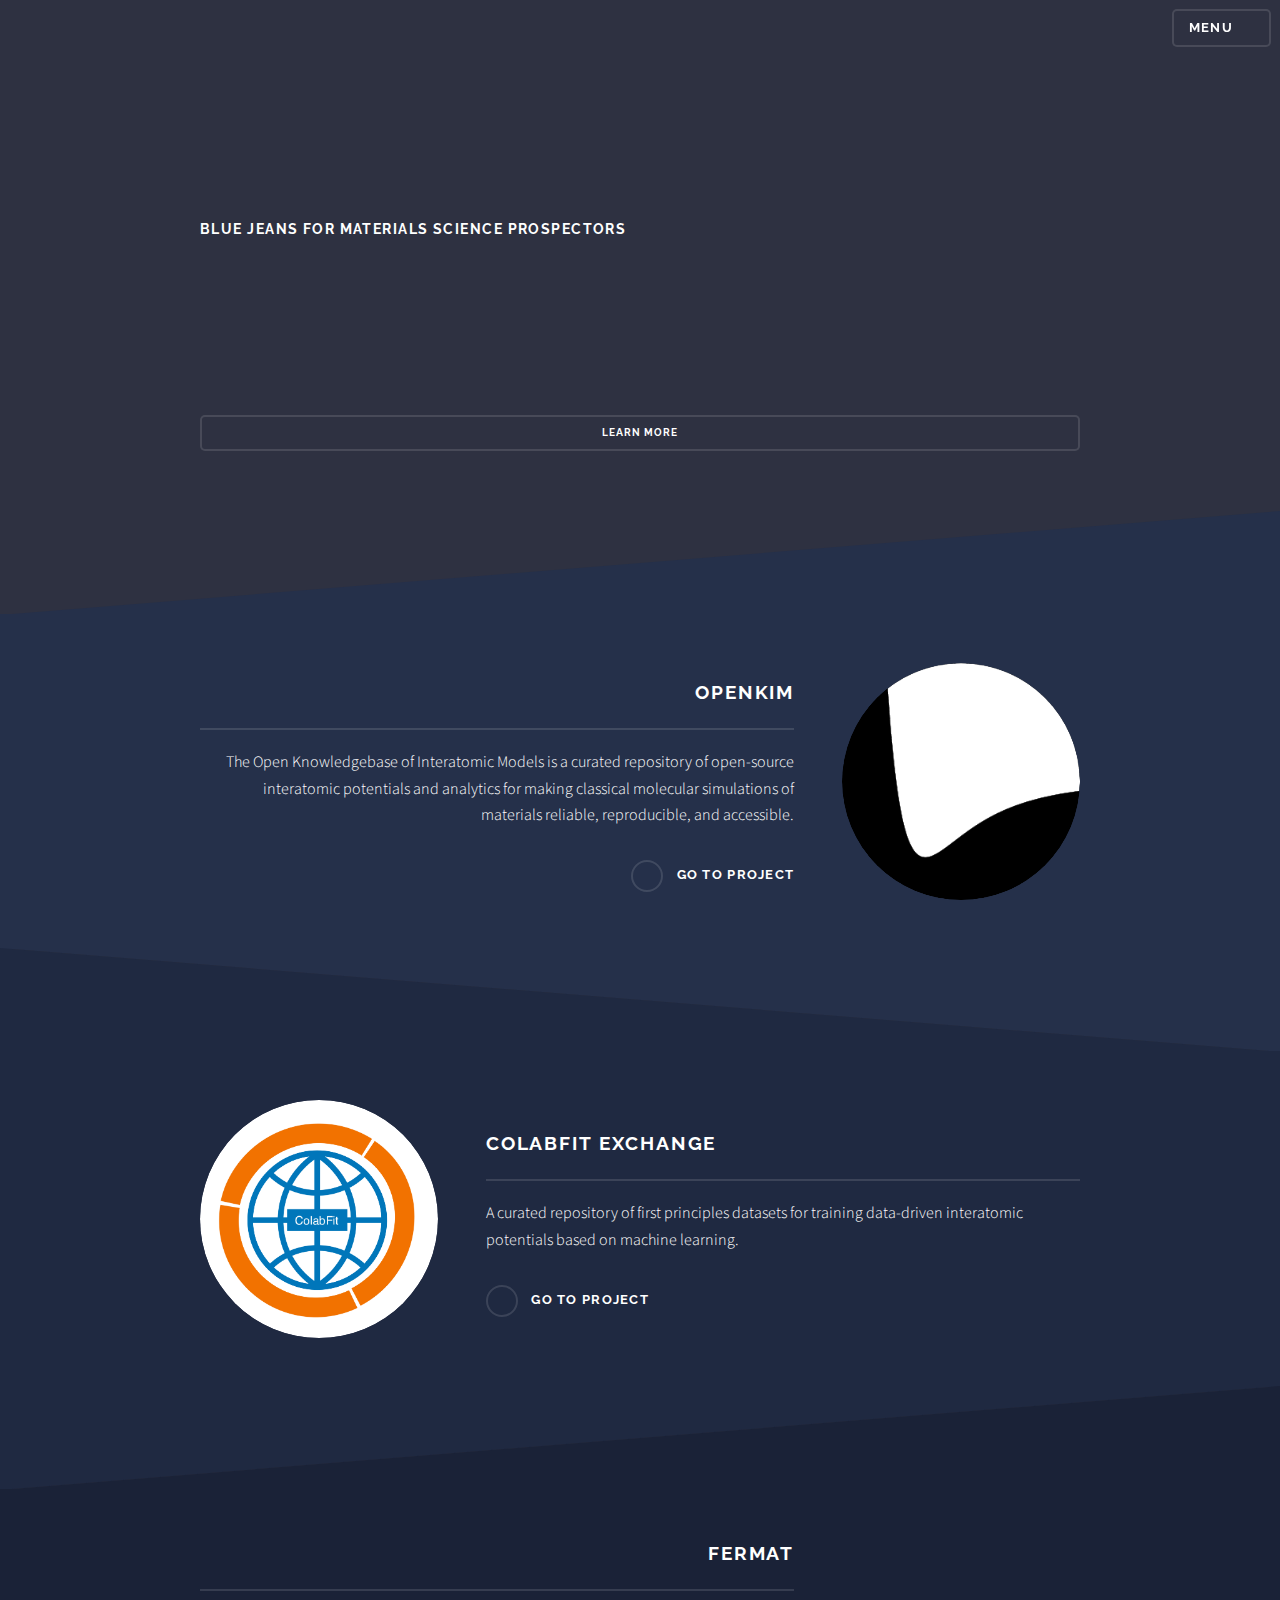
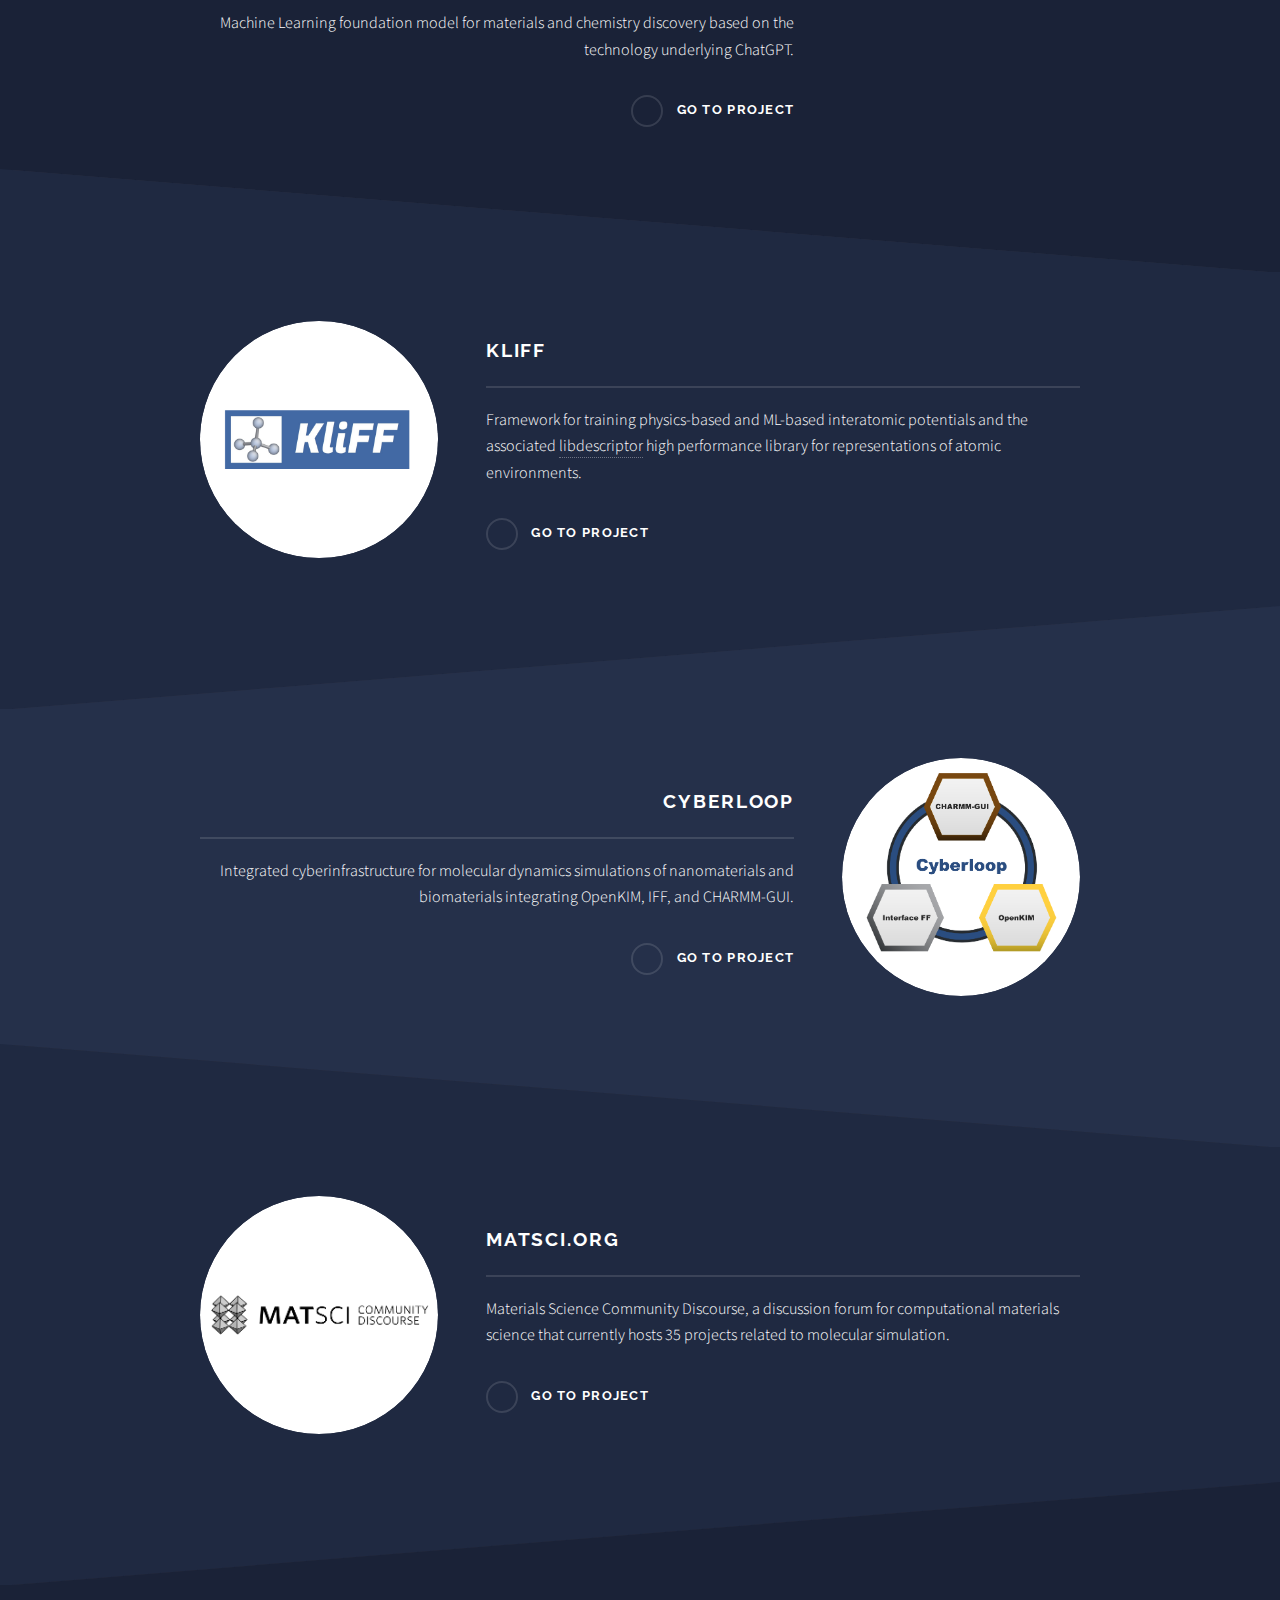
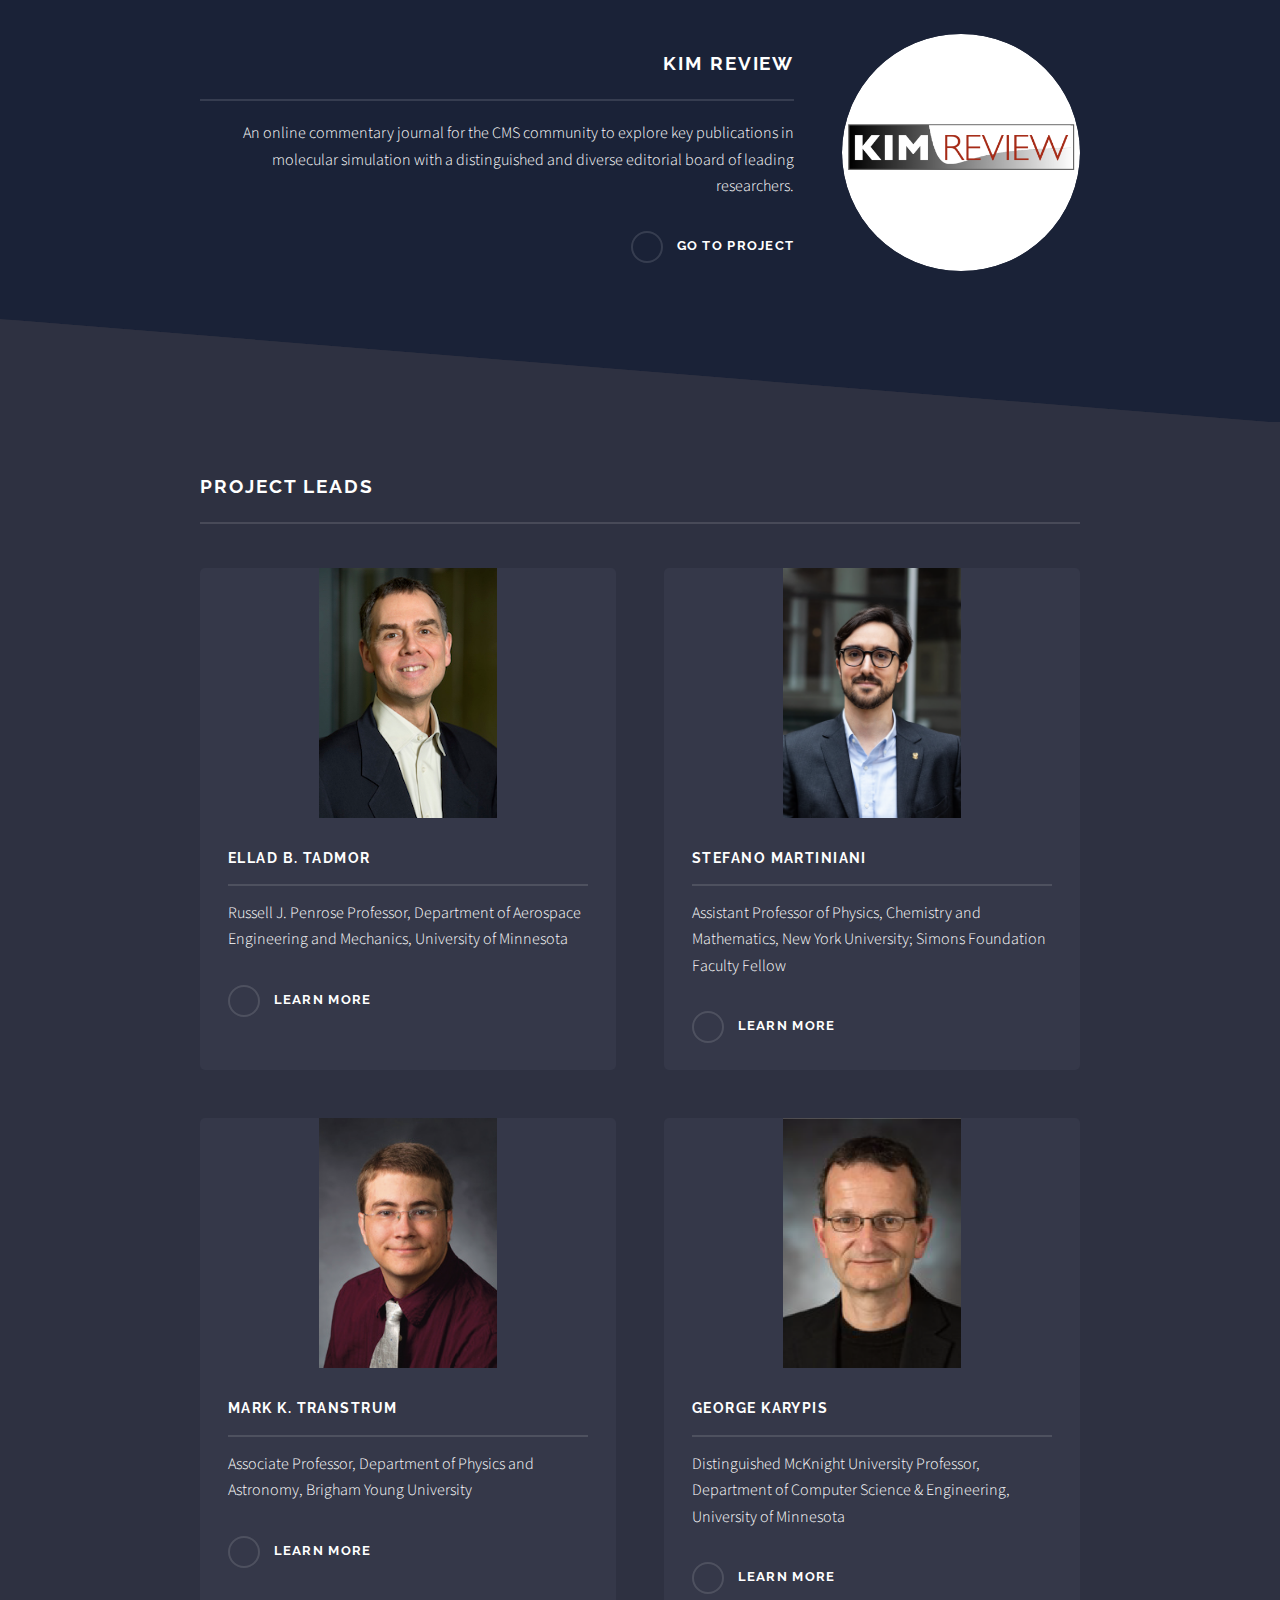
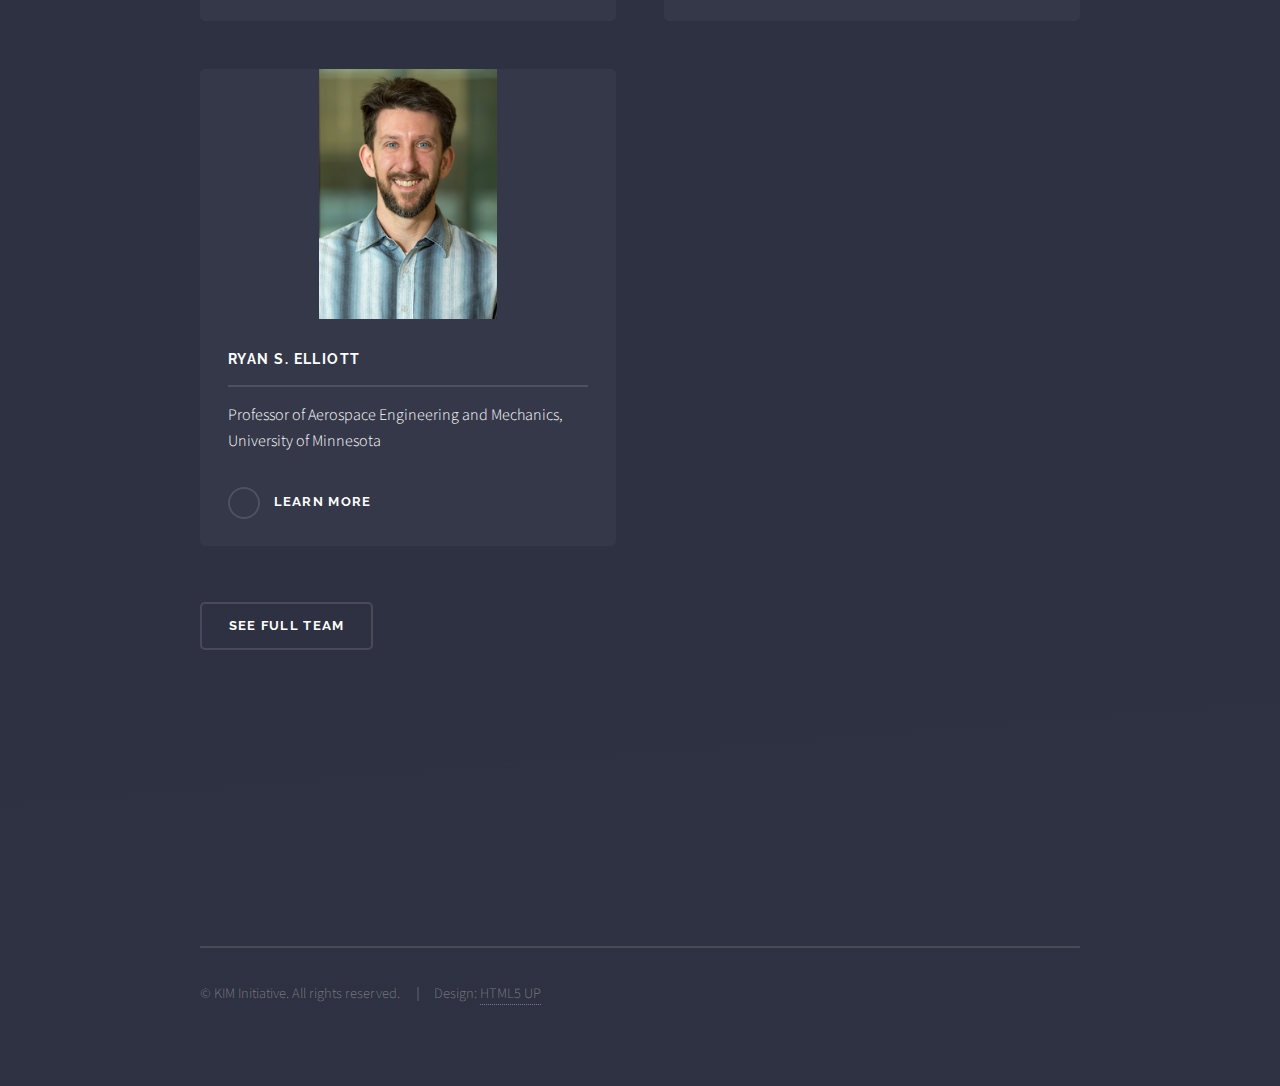
==== index.html @ 81f8c38a "Corrected faculty titles" ====
<!DOCTYPE HTML>
<!--
	Solid State by HTML5 UP
	html5up.net | @ajlkn
	Free for personal and commercial use under the CCA 3.0 license (html5up.net/license)
-->
<html>

<head>
	<title>KIM INITIATIVE</title>
	<meta charset="utf-8" />
	<meta name="viewport" content="width=device-width, initial-scale=1, user-scalable=no" />
	<link rel="stylesheet" href="assets/css/main.css" />
	<noscript>
		<link rel="stylesheet" href="assets/css/noscript.css" />
	</noscript>
</head>

<body class="is-preload">

	<!-- Page Wrapper -->
	<div id="page-wrapper">


		<!-- Header -->
		<header id="header" class="alt">
			<h1><a href="index.html">KIM Initiative</a></h1>
			<nav>
				<a href="#menu">Menu</a>
			</nav>
		</header>

		<!-- Menu -->
		<nav id="menu">
			<div class="inner">
				<h2>Menu</h2>
				<ul class="links">
					<li><a href="index.html">Home</a></li>
					<li><a href="team.html">Team</a></li>
					<li><a href="about.html">About</a></li>

				</ul>
				<a href="#" class="close">Close</a>
			</div>
		</nav>

		<!-- Banner -->
		<section id="banner">
			<div class="inner">
				<!-- <div class="logo"><span class="icon fa-gem"></span></div> -->
				<h2>KIM Initiative</h2>
				<h3>Blue Jeans for Materials Science Prospectors</h3>
				<p>Similar to the blue jeans that Levi Strauss provided to prospectors in
					the California Gold Rush to help them in their work, the collection of
					projects under the KIM Initiative provide tools and resources to
					researchers in materials science and chemistry who are using molecular
					simulations to revolutionize technologies across the sciences.</p>
				<ul class="actions stacked small">
					<li><a href="about.html" class="button small fit">Learn more</a></li>
				</ul>
			</div>
		</section>

		<!-- Wrapper -->
		<section id="wrapper">

			<!-- One -->
			<section id="one" class="wrapper  spotlight style1">
				<div class="inner">
					<span class="image"><img src="images/kim_logo_bw_round.png" alt="" /></span>
					<div class="content">
						<h2 class="major">OpenKIM</h2>
						<p>The Open Knowledgebase of Interatomic Models is a curated repository of open-source
							interatomic potentials and analytics for making classical molecular simulations of materials
							reliable, reproducible, and accessible.</p>
						<a href="https://openkim.org/" target=”_blank” class="special">Go to project</a>
					</div>
				</div>
			</section>

			<!-- Two -->
			<section id="two" class="wrapper alt spotlight style2">
				<div class="inner">
					<span class="image"><img src="images/colabfit-logo-white.png" alt="" /></span>
					<div class="content">
						<h2 class="major">ColabFit Exchange</h2>
						<p>A curated repository of first principles datasets for training data-driven interatomic
							potentials based on machine learning.</p>
						<a href="https://materials.colabfit.org/" target=”_blank” class="special">Go to project</a>
					</div>
				</div>
			</section>

			<!-- Three -->
			<section id="three" class="wrapper  spotlight style3">
				<div class="inner">
					<span class="image"><img src="images/fermat_temp_logo_white.png" alt="" /></span>
					<div class="content">
						<h2 class="major">FERMat</h2>
						<p>Machine Learning foundation model for materials and chemistry discovery based on the
							technology underlying ChatGPT.</p>
						<a href="https://www.nsf.gov/awardsearch/showAward?AWD_ID=2311632&HistoricalAwards=false"
							target=”_blank” class="special">Go to project</a>
					</div>
				</div>
			</section>

			<!-- Four -->
			<section id="four" class="wrapper alt spotlight style2">
				<div class="inner">
					<span class="image"><img src="images/kliff_logo_white_small.png" alt="" /></span>
					<div class="content">
						<h2 class="major">KLIFF</h2>
						<p>Framework for training physics-based and ML-based interatomic potentials and the associated
							<a href="https://github.com/ipcamit/libdescriptor" target=”_blank”
								class="link">libdescriptor</a>
							high performance library for representations of atomic
							environments.
						</p>
						<a href="https://kliff.readthedocs.io/en/latest/" target=”_blank” class="special">Go to
							project</a>
					</div>
				</div>
			</section>

			<!-- Five -->
			<section id="five" class="wrapper  spotlight style1">
				<div class="inner">
					<span class="image"><img src="images/cyberloop-thumbnail-small.png" alt="" /></span>
					<div class="content">
						<h2 class="major">Cyberloop</h2>
						<p>Integrated cyberinfrastructure for molecular dynamics simulations of nanomaterials and
							biomaterials integrating OpenKIM, IFF, and CHARMM-GUI.</p>
						<a href="https://zenodo.org/records/6842341" target=”_blank” class="special">Go to project</a>
					</div>
				</div>
			</section>

			<!-- Six -->
			<section id="six" class="wrapper alt spotlight style2">
				<div class="inner">
					<span class="image"><img src="images/matsci_logo.png" alt="" /></span>
					<div class="content">
						<h2 class="major">Matsci.org</h2>
						<p>Materials Science Community Discourse, a discussion forum for computational materials science
							that currently hosts 35 projects related to molecular simulation.</p>
						<a href="https://matsci.org/" target=”_blank” class="special">Go to project</a>
					</div>
				</div>
			</section>

			<!-- Seven -->
			<section id="seven" class="wrapper  spotlight style3">
				<div class="inner">
					<span class="image"><img src="images/kim_review_logo_square.png" alt="" /></span>
					<div class="content">
						<h2 class="major">KIM REVIEW</h2>
						<p>An online commentary journal for the CMS community to explore key publications in molecular
							simulation with a distinguished and diverse editorial board of leading researchers.</p>
						<a href="https://kimreview.org/" target=”_blank” class="special">Go to project</a>
					</div>
				</div>
			</section>

			<!-- Eight -->
			<section id="eight" class="wrapper alt style1">
				<div class="inner">
					<h2 class="major">Project Leads</h2>
					<!--<p>Current contributors to the KIM Initiative</p>-->
					<section class="features">
						<article>
							<span class="image portrait"><img src="images/ellad.jpg" alt="" /></span>
							<h3 class="major">Ellad B. Tadmor</h3>
							<p>Russell J. Penrose Professor, Department of Aerospace
								Engineering and Mechanics, University of Minnesota</p>
							<a href="https://dept.aem.umn.edu/~tadmor/" class="special">Learn more</a>
						</article>
						<article>
							<span class="image portrait"><img src="images/stefano.png" alt="" /></span>
							<h3 class="major">Stefano Martiniani</h3>
							<p>Assistant Professor of Physics, Chemistry and Mathematics, New York University;
								Simons
								Foundation Faculty Fellow</p>
							<a href="https://martinianilab.org/" class="special">Learn more</a>
						</article>
						<article>
							<span class="image portrait"><img src="images/transtrum.jpg" alt="" /></span>
							<h3 class="major">Mark K. Transtrum</h3>
							<p>Associate Professor, Department of Physics and Astronomy, Brigham Young University
							</p>
							<a href="https://mktranstrum.github.io/" class="special">Learn more</a>
						</article>
						<article>
							<span class="image portrait"><img src="images/george.png" alt="" /></span>
							<h3 class="major">George Karypis</h3>
							<p>Distinguished McKnight University Professor, Department of Computer Science &
								Engineering, University of Minnesota
							</p>
							<a href="https://cse.umn.edu/cs/george-karypis" class="special">Learn more</a>
						</article>
						<article>
							<span class="image portrait"><img src="images/ryan.jpg" alt="" /></span>
							<h3 class="major">Ryan S. Elliott</h3>
							<p>Professor of Aerospace Engineering and Mechanics,
								University of Minnesota
							</p>
							<a href="https://cse.umn.edu/aem/ryan-s-elliott" class="special">Learn more</a>
						</article>
					</section>
					<ul class="actions">
						<li><a href="team.html" class="button">See full team</a></li>
					</ul>
				</div>
			</section>

		</section>

		<!-- Footer -->
		<section id="footer">
			<div class="inner">


				<ul class="copyright">
					<li>&copy; KIM Initiative. All rights reserved.</li>
					<li>Design: <a href="http://html5up.net">HTML5 UP</a></li>
				</ul>
			</div>
		</section>

	</div>

	<!-- Scripts -->
	<script src="assets/js/jquery.min.js"></script>
	<script src="assets/js/jquery.scrollex.min.js"></script>
	<script src="assets/js/browser.min.js"></script>
	<script src="assets/js/breakpoints.min.js"></script>
	<script src="assets/js/util.js"></script>
	<script src="assets/js/main.js"></script>

</body>

</html>
---- assets/css/main.css ----
@import 'fontawesome-all.min.css';
@import url("https://fonts.googleapis.com/css?family=Raleway:200,700|Source+Sans+Pro:300,600,300italic,600italic");

/*
	Solid State by HTML5 UP
	html5up.net | @ajlkn
	Free for personal and commercial use under the CCA 3.0 license (html5up.net/license)
*/
html,
body,
div,
span,
applet,
object,
iframe,
h1,
h2,
h3,
h4,
h5,
h6,
p,
blockquote,
pre,
a,
abbr,
acronym,
address,
big,
cite,
code,
del,
dfn,
em,
img,
ins,
kbd,
q,
s,
samp,
small,
strike,
strong,
sub,
sup,
tt,
var,
b,
u,
i,
center,
dl,
dt,
dd,
ol,
ul,
li,
fieldset,
form,
label,
legend,
table,
caption,
tbody,
tfoot,
thead,
tr,
th,
td,
article,
aside,
canvas,
details,
embed,
figure,
figcaption,
footer,
header,
hgroup,
menu,
nav,
output,
ruby,
section,
summary,
time,
mark,
audio,
video {
  margin: 0;
  padding: 0;
  border: 0;
  font-size: 100%;
  font: inherit;
  vertical-align: baseline;
}

article,
aside,
details,
figcaption,
figure,
footer,
header,
hgroup,
menu,
nav,
section {
  display: block;
}

body {
  line-height: 1;
}

ol,
ul {
  list-style: none;
}

blockquote,
q {
  quotes: none;
}

blockquote:before,
blockquote:after,
q:before,
q:after {
  content: "";
  content: none;
}

table {
  border-collapse: collapse;
  border-spacing: 0;
}

body {
  -webkit-text-size-adjust: none;
}

mark {
  background-color: transparent;
  color: inherit;
}

input::-moz-focus-inner {
  border: 0;
  padding: 0;
}

input,
select,
textarea {
  -moz-appearance: none;
  -webkit-appearance: none;
  appearance: none;
}

/* Basic */
body {
  -ms-overflow-style: scrollbar;
}

@media screen and (max-width: 480px) {

  html,
  body {
    min-width: 320px;
  }
}

html {
  box-sizing: border-box;
}

*,
*:before,
*:after {
  box-sizing: inherit;
}

body {
  background-color: #2e3141;
  background-image: linear-gradient(to top, rgba(46, 49, 65, 0.8), rgba(46, 49, 65, 0.8)), url("../../images/bg.jpg");
  background-size: auto, cover;
  background-attachment: fixed, fixed;
  background-position: center, center;
}

body.is-preload *,
body.is-preload *:before,
body.is-preload *:after {
  animation: none !important;
  transition: none !important;
}

/* Type */
body,
input,
select,
textarea {
  color: #ffffff;
  font-family: "Source Sans Pro", Helvetica, sans-serif;
  font-size: 16.5pt;
  font-weight: 300;
  line-height: 1.65;
}

@media screen and (max-width: 1680px) {

  body,
  input,
  select,
  textarea {
    font-size: 13pt;
  }
}

@media screen and (max-width: 1280px) {

  body,
  input,
  select,
  textarea {
    font-size: 12pt;
  }
}

@media screen and (max-width: 980px) {

  body,
  input,
  select,
  textarea {
    font-size: 12pt;
  }
}

@media screen and (max-width: 736px) {

  body,
  input,
  select,
  textarea {
    font-size: 12pt;
  }
}

@media screen and (max-width: 480px) {

  body,
  input,
  select,
  textarea {
    font-size: 12pt;
  }
}

a {
  transition: color 0.2s ease-in-out, border-bottom-color 0.2s ease-in-out;
  border-bottom: dotted 1px rgba(255, 255, 255, 0.35);
  color: #ffffff;
  text-decoration: none;
}

a:hover {
  border-bottom-color: transparent;
  color: #ffffff !important;
}

a.special:not(.button) {
  text-decoration: none;
  border-bottom: 0;
  display: block;
  font-family: Raleway, Helvetica, sans-serif;
  font-size: 0.8em;
  font-weight: 700;
  letter-spacing: 0.1em;
  margin: 0 0 2em 0;
  text-transform: uppercase;
}

a.special:not(.button):before {
  -moz-osx-font-smoothing: grayscale;
  -webkit-font-smoothing: antialiased;
  display: inline-block;
  font-style: normal;
  font-variant: normal;
  text-rendering: auto;
  line-height: 1;
  text-transform: none !important;
  font-family: "Font Awesome 5 Free";
  font-weight: 900;
}

a.special:not(.button):before {
  transition: background-color 0.2s ease-in-out;
  border-radius: 100%;
  border: solid 2px rgba(255, 255, 255, 0.125);
  content: "\f105";
  display: inline-block;
  font-size: 1.25em;
  height: 2em;
  line-height: 1.75em;
  margin-right: 0.85em;
  text-align: center;
  text-indent: 0.15em;
  vertical-align: middle;
  width: 2em;
}

a.special:not(.button):hover:before {
  background-color: rgba(255, 255, 255, 0.025);
}

a.special:not(.button):active:before {
  background-color: rgba(255, 255, 255, 0.075);
}

strong,
b {
  color: #ffffff;
  font-weight: 600;
}

em,
i {
  font-style: italic;
}

p {
  margin: 0 0 2em 0;
}

h1,
h2,
h3,
h4,
h5,
h6 {
  color: #ffffff;
  font-family: Raleway, Helvetica, sans-serif;
  font-weight: 700;
  letter-spacing: 0.1em;
  margin: 0 0 1em 0;
  text-transform: uppercase;
}

h1 a,
h2 a,
h3 a,
h4 a,
h5 a,
h6 a {
  color: inherit;
  text-decoration: none;
  border-bottom: 0;
}

h1 span,
h2 span,
h3 span,
h4 span,
h5 span,
h6 span {
  font-weight: 200;
}

h1.major,
h2.major,
h3.major,
h4.major,
h5.major,
h6.major {
  padding-bottom: 1em;
  border-bottom: solid 2px rgba(255, 255, 255, 0.125);
}

h2 {
  font-size: 1.2em;
}

h3 {
  font-size: 0.9em;
}

h4 {
  font-size: 0.7em;
}

h5 {
  font-size: 0.7em;
}

h6 {
  font-size: 0.7em;
}

@media screen and (max-width: 736px) {
  h2 {
    font-size: 1em;
  }

  h3 {
    font-size: 0.8em;
  }
}

sub {
  font-size: 0.8em;
  position: relative;
  top: 0.5em;
}

sup {
  font-size: 0.8em;
  position: relative;
  top: -0.5em;
}

blockquote {
  border-left: solid 4px rgba(255, 255, 255, 0.125);
  font-style: italic;
  margin: 0 0 2em 0;
  padding: 0.5em 0 0.5em 2em;
}

code {
  background: rgba(255, 255, 255, 0.025);
  border-radius: 5px;
  border: solid 2px rgba(255, 255, 255, 0.125);
  font-family: "Courier New", monospace;
  font-size: 0.9em;
  margin: 0 0.25em;
  padding: 0.25em 0.65em;
}

pre {
  -webkit-overflow-scrolling: touch;
  font-family: "Courier New", monospace;
  font-size: 0.9em;
  margin: 0 0 2em 0;
}

pre code {
  display: block;
  line-height: 1.75em;
  padding: 1em 1.5em;
  overflow-x: auto;
}

hr {
  border: 0;
  border-bottom: solid 2px rgba(255, 255, 255, 0.125);
  margin: 2.5em 0;
}

hr.major {
  margin: 4em 0;
}

.align-left {
  text-align: left;
}

.align-center {
  text-align: center;
}

.align-right {
  text-align: right;
}

/* Row */
.row {
  display: flex;
  flex-wrap: wrap;
  box-sizing: border-box;
  align-items: stretch;
}

.row>* {
  box-sizing: border-box;
}

.row.gtr-uniform>*> :last-child {
  margin-bottom: 0;
}

.row.aln-left {
  justify-content: flex-start;
}

.row.aln-center {
  justify-content: center;
}

.row.aln-right {
  justify-content: flex-end;
}

.row.aln-top {
  align-items: flex-start;
}

.row.aln-middle {
  align-items: center;
}

.row.aln-bottom {
  align-items: flex-end;
}

.row>.imp {
  order: -1;
}

.row>.col-1 {
  width: 8.3333333333%;
}

.row>.off-1 {
  margin-left: 8.3333333333%;
}

.row>.col-2 {
  width: 16.6666666667%;
}

.row>.off-2 {
  margin-left: 16.6666666667%;
}

.row>.col-3 {
  width: 25%;
}

.row>.off-3 {
  margin-left: 25%;
}

.row>.col-4 {
  width: 33.3333333333%;
}

.row>.off-4 {
  margin-left: 33.3333333333%;
}

.row>.col-5 {
  width: 41.6666666667%;
}

.row>.off-5 {
  margin-left: 41.6666666667%;
}

.row>.col-6 {
  width: 50%;
}

.row>.off-6 {
  margin-left: 50%;
}

.row>.col-7 {
  width: 58.3333333333%;
}

.row>.off-7 {
  margin-left: 58.3333333333%;
}

.row>.col-8 {
  width: 66.6666666667%;
}

.row>.off-8 {
  margin-left: 66.6666666667%;
}

.row>.col-9 {
  width: 75%;
}

.row>.off-9 {
  margin-left: 75%;
}

.row>.col-10 {
  width: 83.3333333333%;
}

.row>.off-10 {
  margin-left: 83.3333333333%;
}

.row>.col-11 {
  width: 91.6666666667%;
}

.row>.off-11 {
  margin-left: 91.6666666667%;
}

.row>.col-12 {
  width: 100%;
}

.row>.off-12 {
  margin-left: 100%;
}

.row.gtr-0 {
  margin-top: 0;
  margin-left: 0em;
}

.row.gtr-0>* {
  padding: 0 0 0 0em;
}

.row.gtr-0.gtr-uniform {
  margin-top: 0em;
}

.row.gtr-0.gtr-uniform>* {
  padding-top: 0em;
}

.row.gtr-25 {
  margin-top: 0;
  margin-left: -0.4375em;
}

.row.gtr-25>* {
  padding: 0 0 0 0.4375em;
}

.row.gtr-25.gtr-uniform {
  margin-top: -0.4375em;
}

.row.gtr-25.gtr-uniform>* {
  padding-top: 0.4375em;
}

.row.gtr-50 {
  margin-top: 0;
  margin-left: -0.875em;
}

.row.gtr-50>* {
  padding: 0 0 0 0.875em;
}

.row.gtr-50.gtr-uniform {
  margin-top: -0.875em;
}

.row.gtr-50.gtr-uniform>* {
  padding-top: 0.875em;
}

.row {
  margin-top: 0;
  margin-left: -1.75em;
}

.row>* {
  padding: 0 0 0 1.75em;
}

.row.gtr-uniform {
  margin-top: -1.75em;
}

.row.gtr-uniform>* {
  padding-top: 1.75em;
}

.row.gtr-150 {
  margin-top: 0;
  margin-left: -2.625em;
}

.row.gtr-150>* {
  padding: 0 0 0 2.625em;
}

.row.gtr-150.gtr-uniform {
  margin-top: -2.625em;
}

.row.gtr-150.gtr-uniform>* {
  padding-top: 2.625em;
}

.row.gtr-200 {
  margin-top: 0;
  margin-left: -3.5em;
}

.row.gtr-200>* {
  padding: 0 0 0 3.5em;
}

.row.gtr-200.gtr-uniform {
  margin-top: -3.5em;
}

.row.gtr-200.gtr-uniform>* {
  padding-top: 3.5em;
}

@media screen and (max-width: 1680px) {
  .row {
    display: flex;
    flex-wrap: wrap;
    box-sizing: border-box;
    align-items: stretch;
  }

  .row>* {
    box-sizing: border-box;
  }

  .row.gtr-uniform>*> :last-child {
    margin-bottom: 0;
  }

  .row.aln-left {
    justify-content: flex-start;
  }

  .row.aln-center {
    justify-content: center;
  }

  .row.aln-right {
    justify-content: flex-end;
  }

  .row.aln-top {
    align-items: flex-start;
  }

  .row.aln-middle {
    align-items: center;
  }

  .row.aln-bottom {
    align-items: flex-end;
  }

  .row>.imp-xlarge {
    order: -1;
  }

  .row>.col-1-xlarge {
    width: 8.3333333333%;
  }

  .row>.off-1-xlarge {
    margin-left: 8.3333333333%;
  }

  .row>.col-2-xlarge {
    width: 16.6666666667%;
  }

  .row>.off-2-xlarge {
    margin-left: 16.6666666667%;
  }

  .row>.col-3-xlarge {
    width: 25%;
  }

  .row>.off-3-xlarge {
    margin-left: 25%;
  }

  .row>.col-4-xlarge {
    width: 33.3333333333%;
  }

  .row>.off-4-xlarge {
    margin-left: 33.3333333333%;
  }

  .row>.col-5-xlarge {
    width: 41.6666666667%;
  }

  .row>.off-5-xlarge {
    margin-left: 41.6666666667%;
  }

  .row>.col-6-xlarge {
    width: 50%;
  }

  .row>.off-6-xlarge {
    margin-left: 50%;
  }

  .row>.col-7-xlarge {
    width: 58.3333333333%;
  }

  .row>.off-7-xlarge {
    margin-left: 58.3333333333%;
  }

  .row>.col-8-xlarge {
    width: 66.6666666667%;
  }

  .row>.off-8-xlarge {
    margin-left: 66.6666666667%;
  }

  .row>.col-9-xlarge {
    width: 75%;
  }

  .row>.off-9-xlarge {
    margin-left: 75%;
  }

  .row>.col-10-xlarge {
    width: 83.3333333333%;
  }

  .row>.off-10-xlarge {
    margin-left: 83.3333333333%;
  }

  .row>.col-11-xlarge {
    width: 91.6666666667%;
  }

  .row>.off-11-xlarge {
    margin-left: 91.6666666667%;
  }

  .row>.col-12-xlarge {
    width: 100%;
  }

  .row>.off-12-xlarge {
    margin-left: 100%;
  }

  .row.gtr-0 {
    margin-top: 0;
    margin-left: 0em;
  }

  .row.gtr-0>* {
    padding: 0 0 0 0em;
  }

  .row.gtr-0.gtr-uniform {
    margin-top: 0em;
  }

  .row.gtr-0.gtr-uniform>* {
    padding-top: 0em;
  }

  .row.gtr-25 {
    margin-top: 0;
    margin-left: -0.4375em;
  }

  .row.gtr-25>* {
    padding: 0 0 0 0.4375em;
  }

  .row.gtr-25.gtr-uniform {
    margin-top: -0.4375em;
  }

  .row.gtr-25.gtr-uniform>* {
    padding-top: 0.4375em;
  }

  .row.gtr-50 {
    margin-top: 0;
    margin-left: -0.875em;
  }

  .row.gtr-50>* {
    padding: 0 0 0 0.875em;
  }

  .row.gtr-50.gtr-uniform {
    margin-top: -0.875em;
  }

  .row.gtr-50.gtr-uniform>* {
    padding-top: 0.875em;
  }

  .row {
    margin-top: 0;
    margin-left: -1.75em;
  }

  .row>* {
    padding: 0 0 0 1.75em;
  }

  .row.gtr-uniform {
    margin-top: -1.75em;
  }

  .row.gtr-uniform>* {
    padding-top: 1.75em;
  }

  .row.gtr-150 {
    margin-top: 0;
    margin-left: -2.625em;
  }

  .row.gtr-150>* {
    padding: 0 0 0 2.625em;
  }

  .row.gtr-150.gtr-uniform {
    margin-top: -2.625em;
  }

  .row.gtr-150.gtr-uniform>* {
    padding-top: 2.625em;
  }

  .row.gtr-200 {
    margin-top: 0;
    margin-left: -3.5em;
  }

  .row.gtr-200>* {
    padding: 0 0 0 3.5em;
  }

  .row.gtr-200.gtr-uniform {
    margin-top: -3.5em;
  }

  .row.gtr-200.gtr-uniform>* {
    padding-top: 3.5em;
  }
}

@media screen and (max-width: 1280px) {
  .row {
    display: flex;
    flex-wrap: wrap;
    box-sizing: border-box;
    align-items: stretch;
  }

  .row>* {
    box-sizing: border-box;
  }

  .row.gtr-uniform>*> :last-child {
    margin-bottom: 0;
  }

  .row.aln-left {
    justify-content: flex-start;
  }

  .row.aln-center {
    justify-content: center;
  }

  .row.aln-right {
    justify-content: flex-end;
  }

  .row.aln-top {
    align-items: flex-start;
  }

  .row.aln-middle {
    align-items: center;
  }

  .row.aln-bottom {
    align-items: flex-end;
  }

  .row>.imp-large {
    order: -1;
  }

  .row>.col-1-large {
    width: 8.3333333333%;
  }

  .row>.off-1-large {
    margin-left: 8.3333333333%;
  }

  .row>.col-2-large {
    width: 16.6666666667%;
  }

  .row>.off-2-large {
    margin-left: 16.6666666667%;
  }

  .row>.col-3-large {
    width: 25%;
  }

  .row>.off-3-large {
    margin-left: 25%;
  }

  .row>.col-4-large {
    width: 33.3333333333%;
  }

  .row>.off-4-large {
    margin-left: 33.3333333333%;
  }

  .row>.col-5-large {
    width: 41.6666666667%;
  }

  .row>.off-5-large {
    margin-left: 41.6666666667%;
  }

  .row>.col-6-large {
    width: 50%;
  }

  .row>.off-6-large {
    margin-left: 50%;
  }

  .row>.col-7-large {
    width: 58.3333333333%;
  }

  .row>.off-7-large {
    margin-left: 58.3333333333%;
  }

  .row>.col-8-large {
    width: 66.6666666667%;
  }

  .row>.off-8-large {
    margin-left: 66.6666666667%;
  }

  .row>.col-9-large {
    width: 75%;
  }

  .row>.off-9-large {
    margin-left: 75%;
  }

  .row>.col-10-large {
    width: 83.3333333333%;
  }

  .row>.off-10-large {
    margin-left: 83.3333333333%;
  }

  .row>.col-11-large {
    width: 91.6666666667%;
  }

  .row>.off-11-large {
    margin-left: 91.6666666667%;
  }

  .row>.col-12-large {
    width: 100%;
  }

  .row>.off-12-large {
    margin-left: 100%;
  }

  .row.gtr-0 {
    margin-top: 0;
    margin-left: 0em;
  }

  .row.gtr-0>* {
    padding: 0 0 0 0em;
  }

  .row.gtr-0.gtr-uniform {
    margin-top: 0em;
  }

  .row.gtr-0.gtr-uniform>* {
    padding-top: 0em;
  }

  .row.gtr-25 {
    margin-top: 0;
    margin-left: -0.4375em;
  }

  .row.gtr-25>* {
    padding: 0 0 0 0.4375em;
  }

  .row.gtr-25.gtr-uniform {
    margin-top: -0.4375em;
  }

  .row.gtr-25.gtr-uniform>* {
    padding-top: 0.4375em;
  }

  .row.gtr-50 {
    margin-top: 0;
    margin-left: -0.875em;
  }

  .row.gtr-50>* {
    padding: 0 0 0 0.875em;
  }

  .row.gtr-50.gtr-uniform {
    margin-top: -0.875em;
  }

  .row.gtr-50.gtr-uniform>* {
    padding-top: 0.875em;
  }

  .row {
    margin-top: 0;
    margin-left: -1.75em;
  }

  .row>* {
    padding: 0 0 0 1.75em;
  }

  .row.gtr-uniform {
    margin-top: -1.75em;
  }

  .row.gtr-uniform>* {
    padding-top: 1.75em;
  }

  .row.gtr-150 {
    margin-top: 0;
    margin-left: -2.625em;
  }

  .row.gtr-150>* {
    padding: 0 0 0 2.625em;
  }

  .row.gtr-150.gtr-uniform {
    margin-top: -2.625em;
  }

  .row.gtr-150.gtr-uniform>* {
    padding-top: 2.625em;
  }

  .row.gtr-200 {
    margin-top: 0;
    margin-left: -3.5em;
  }

  .row.gtr-200>* {
    padding: 0 0 0 3.5em;
  }

  .row.gtr-200.gtr-uniform {
    margin-top: -3.5em;
  }

  .row.gtr-200.gtr-uniform>* {
    padding-top: 3.5em;
  }
}

@media screen and (max-width: 980px) {
  .row {
    display: flex;
    flex-wrap: wrap;
    box-sizing: border-box;
    align-items: stretch;
  }

  .row>* {
    box-sizing: border-box;
  }

  .row.gtr-uniform>*> :last-child {
    margin-bottom: 0;
  }

  .row.aln-left {
    justify-content: flex-start;
  }

  .row.aln-center {
    justify-content: center;
  }

  .row.aln-right {
    justify-content: flex-end;
  }

  .row.aln-top {
    align-items: flex-start;
  }

  .row.aln-middle {
    align-items: center;
  }

  .row.aln-bottom {
    align-items: flex-end;
  }

  .row>.imp-medium {
    order: -1;
  }

  .row>.col-1-medium {
    width: 8.3333333333%;
  }

  .row>.off-1-medium {
    margin-left: 8.3333333333%;
  }

  .row>.col-2-medium {
    width: 16.6666666667%;
  }

  .row>.off-2-medium {
    margin-left: 16.6666666667%;
  }

  .row>.col-3-medium {
    width: 25%;
  }

  .row>.off-3-medium {
    margin-left: 25%;
  }

  .row>.col-4-medium {
    width: 33.3333333333%;
  }

  .row>.off-4-medium {
    margin-left: 33.3333333333%;
  }

  .row>.col-5-medium {
    width: 41.6666666667%;
  }

  .row>.off-5-medium {
    margin-left: 41.6666666667%;
  }

  .row>.col-6-medium {
    width: 50%;
  }

  .row>.off-6-medium {
    margin-left: 50%;
  }

  .row>.col-7-medium {
    width: 58.3333333333%;
  }

  .row>.off-7-medium {
    margin-left: 58.3333333333%;
  }

  .row>.col-8-medium {
    width: 66.6666666667%;
  }

  .row>.off-8-medium {
    margin-left: 66.6666666667%;
  }

  .row>.col-9-medium {
    width: 75%;
  }

  .row>.off-9-medium {
    margin-left: 75%;
  }

  .row>.col-10-medium {
    width: 83.3333333333%;
  }

  .row>.off-10-medium {
    margin-left: 83.3333333333%;
  }

  .row>.col-11-medium {
    width: 91.6666666667%;
  }

  .row>.off-11-medium {
    margin-left: 91.6666666667%;
  }

  .row>.col-12-medium {
    width: 100%;
  }

  .row>.off-12-medium {
    margin-left: 100%;
  }

  .row.gtr-0 {
    margin-top: 0;
    margin-left: 0em;
  }

  .row.gtr-0>* {
    padding: 0 0 0 0em;
  }

  .row.gtr-0.gtr-uniform {
    margin-top: 0em;
  }

  .row.gtr-0.gtr-uniform>* {
    padding-top: 0em;
  }

  .row.gtr-25 {
    margin-top: 0;
    margin-left: -0.4375em;
  }

  .row.gtr-25>* {
    padding: 0 0 0 0.4375em;
  }

  .row.gtr-25.gtr-uniform {
    margin-top: -0.4375em;
  }

  .row.gtr-25.gtr-uniform>* {
    padding-top: 0.4375em;
  }

  .row.gtr-50 {
    margin-top: 0;
    margin-left: -0.875em;
  }

  .row.gtr-50>* {
    padding: 0 0 0 0.875em;
  }

  .row.gtr-50.gtr-uniform {
    margin-top: -0.875em;
  }

  .row.gtr-50.gtr-uniform>* {
    padding-top: 0.875em;
  }

  .row {
    margin-top: 0;
    margin-left: -1.75em;
  }

  .row>* {
    padding: 0 0 0 1.75em;
  }

  .row.gtr-uniform {
    margin-top: -1.75em;
  }

  .row.gtr-uniform>* {
    padding-top: 1.75em;
  }

  .row.gtr-150 {
    margin-top: 0;
    margin-left: -2.625em;
  }

  .row.gtr-150>* {
    padding: 0 0 0 2.625em;
  }

  .row.gtr-150.gtr-uniform {
    margin-top: -2.625em;
  }

  .row.gtr-150.gtr-uniform>* {
    padding-top: 2.625em;
  }

  .row.gtr-200 {
    margin-top: 0;
    margin-left: -3.5em;
  }

  .row.gtr-200>* {
    padding: 0 0 0 3.5em;
  }

  .row.gtr-200.gtr-uniform {
    margin-top: -3.5em;
  }

  .row.gtr-200.gtr-uniform>* {
    padding-top: 3.5em;
  }
}

@media screen and (max-width: 736px) {
  .row {
    display: flex;
    flex-wrap: wrap;
    box-sizing: border-box;
    align-items: stretch;
  }

  .row>* {
    box-sizing: border-box;
  }

  .row.gtr-uniform>*> :last-child {
    margin-bottom: 0;
  }

  .row.aln-left {
    justify-content: flex-start;
  }

  .row.aln-center {
    justify-content: center;
  }

  .row.aln-right {
    justify-content: flex-end;
  }

  .row.aln-top {
    align-items: flex-start;
  }

  .row.aln-middle {
    align-items: center;
  }

  .row.aln-bottom {
    align-items: flex-end;
  }

  .row>.imp-small {
    order: -1;
  }

  .row>.col-1-small {
    width: 8.3333333333%;
  }

  .row>.off-1-small {
    margin-left: 8.3333333333%;
  }

  .row>.col-2-small {
    width: 16.6666666667%;
  }

  .row>.off-2-small {
    margin-left: 16.6666666667%;
  }

  .row>.col-3-small {
    width: 25%;
  }

  .row>.off-3-small {
    margin-left: 25%;
  }

  .row>.col-4-small {
    width: 33.3333333333%;
  }

  .row>.off-4-small {
    margin-left: 33.3333333333%;
  }

  .row>.col-5-small {
    width: 41.6666666667%;
  }

  .row>.off-5-small {
    margin-left: 41.6666666667%;
  }

  .row>.col-6-small {
    width: 50%;
  }

  .row>.off-6-small {
    margin-left: 50%;
  }

  .row>.col-7-small {
    width: 58.3333333333%;
  }

  .row>.off-7-small {
    margin-left: 58.3333333333%;
  }

  .row>.col-8-small {
    width: 66.6666666667%;
  }

  .row>.off-8-small {
    margin-left: 66.6666666667%;
  }

  .row>.col-9-small {
    width: 75%;
  }

  .row>.off-9-small {
    margin-left: 75%;
  }

  .row>.col-10-small {
    width: 83.3333333333%;
  }

  .row>.off-10-small {
    margin-left: 83.3333333333%;
  }

  .row>.col-11-small {
    width: 91.6666666667%;
  }

  .row>.off-11-small {
    margin-left: 91.6666666667%;
  }

  .row>.col-12-small {
    width: 100%;
  }

  .row>.off-12-small {
    margin-left: 100%;
  }

  .row.gtr-0 {
    margin-top: 0;
    margin-left: 0em;
  }

  .row.gtr-0>* {
    padding: 0 0 0 0em;
  }

  .row.gtr-0.gtr-uniform {
    margin-top: 0em;
  }

  .row.gtr-0.gtr-uniform>* {
    padding-top: 0em;
  }

  .row.gtr-25 {
    margin-top: 0;
    margin-left: -0.3125em;
  }

  .row.gtr-25>* {
    padding: 0 0 0 0.3125em;
  }

  .row.gtr-25.gtr-uniform {
    margin-top: -0.3125em;
  }

  .row.gtr-25.gtr-uniform>* {
    padding-top: 0.3125em;
  }

  .row.gtr-50 {
    margin-top: 0;
    margin-left: -0.625em;
  }

  .row.gtr-50>* {
    padding: 0 0 0 0.625em;
  }

  .row.gtr-50.gtr-uniform {
    margin-top: -0.625em;
  }

  .row.gtr-50.gtr-uniform>* {
    padding-top: 0.625em;
  }

  .row {
    margin-top: 0;
    margin-left: -1.25em;
  }

  .row>* {
    padding: 0 0 0 1.25em;
  }

  .row.gtr-uniform {
    margin-top: -1.25em;
  }

  .row.gtr-uniform>* {
    padding-top: 1.25em;
  }

  .row.gtr-150 {
    margin-top: 0;
    margin-left: -1.875em;
  }

  .row.gtr-150>* {
    padding: 0 0 0 1.875em;
  }

  .row.gtr-150.gtr-uniform {
    margin-top: -1.875em;
  }

  .row.gtr-150.gtr-uniform>* {
    padding-top: 1.875em;
  }

  .row.gtr-200 {
    margin-top: 0;
    margin-left: -2.5em;
  }

  .row.gtr-200>* {
    padding: 0 0 0 2.5em;
  }

  .row.gtr-200.gtr-uniform {
    margin-top: -2.5em;
  }

  .row.gtr-200.gtr-uniform>* {
    padding-top: 2.5em;
  }
}

@media screen and (max-width: 480px) {
  .row {
    display: flex;
    flex-wrap: wrap;
    box-sizing: border-box;
    align-items: stretch;
  }

  .row>* {
    box-sizing: border-box;
  }

  .row.gtr-uniform>*> :last-child {
    margin-bottom: 0;
  }

  .row.aln-left {
    justify-content: flex-start;
  }

  .row.aln-center {
    justify-content: center;
  }

  .row.aln-right {
    justify-content: flex-end;
  }

  .row.aln-top {
    align-items: flex-start;
  }

  .row.aln-middle {
    align-items: center;
  }

  .row.aln-bottom {
    align-items: flex-end;
  }

  .row>.imp-xsmall {
    order: -1;
  }

  .row>.col-1-xsmall {
    width: 8.3333333333%;
  }

  .row>.off-1-xsmall {
    margin-left: 8.3333333333%;
  }

  .row>.col-2-xsmall {
    width: 16.6666666667%;
  }

  .row>.off-2-xsmall {
    margin-left: 16.6666666667%;
  }

  .row>.col-3-xsmall {
    width: 25%;
  }

  .row>.off-3-xsmall {
    margin-left: 25%;
  }

  .row>.col-4-xsmall {
    width: 33.3333333333%;
  }

  .row>.off-4-xsmall {
    margin-left: 33.3333333333%;
  }

  .row>.col-5-xsmall {
    width: 41.6666666667%;
  }

  .row>.off-5-xsmall {
    margin-left: 41.6666666667%;
  }

  .row>.col-6-xsmall {
    width: 50%;
  }

  .row>.off-6-xsmall {
    margin-left: 50%;
  }

  .row>.col-7-xsmall {
    width: 58.3333333333%;
  }

  .row>.off-7-xsmall {
    margin-left: 58.3333333333%;
  }

  .row>.col-8-xsmall {
    width: 66.6666666667%;
  }

  .row>.off-8-xsmall {
    margin-left: 66.6666666667%;
  }

  .row>.col-9-xsmall {
    width: 75%;
  }

  .row>.off-9-xsmall {
    margin-left: 75%;
  }

  .row>.col-10-xsmall {
    width: 83.3333333333%;
  }

  .row>.off-10-xsmall {
    margin-left: 83.3333333333%;
  }

  .row>.col-11-xsmall {
    width: 91.6666666667%;
  }

  .row>.off-11-xsmall {
    margin-left: 91.6666666667%;
  }

  .row>.col-12-xsmall {
    width: 100%;
  }

  .row>.off-12-xsmall {
    margin-left: 100%;
  }

  .row.gtr-0 {
    margin-top: 0;
    margin-left: 0em;
  }

  .row.gtr-0>* {
    padding: 0 0 0 0em;
  }

  .row.gtr-0.gtr-uniform {
    margin-top: 0em;
  }

  .row.gtr-0.gtr-uniform>* {
    padding-top: 0em;
  }

  .row.gtr-25 {
    margin-top: 0;
    margin-left: -0.3125em;
  }

  .row.gtr-25>* {
    padding: 0 0 0 0.3125em;
  }

  .row.gtr-25.gtr-uniform {
    margin-top: -0.3125em;
  }

  .row.gtr-25.gtr-uniform>* {
    padding-top: 0.3125em;
  }

  .row.gtr-50 {
    margin-top: 0;
    margin-left: -0.625em;
  }

  .row.gtr-50>* {
    padding: 0 0 0 0.625em;
  }

  .row.gtr-50.gtr-uniform {
    margin-top: -0.625em;
  }

  .row.gtr-50.gtr-uniform>* {
    padding-top: 0.625em;
  }

  .row {
    margin-top: 0;
    margin-left: -1.25em;
  }

  .row>* {
    padding: 0 0 0 1.25em;
  }

  .row.gtr-uniform {
    margin-top: -1.25em;
  }

  .row.gtr-uniform>* {
    padding-top: 1.25em;
  }

  .row.gtr-150 {
    margin-top: 0;
    margin-left: -1.875em;
  }

  .row.gtr-150>* {
    padding: 0 0 0 1.875em;
  }

  .row.gtr-150.gtr-uniform {
    margin-top: -1.875em;
  }

  .row.gtr-150.gtr-uniform>* {
    padding-top: 1.875em;
  }

  .row.gtr-200 {
    margin-top: 0;
    margin-left: -2.5em;
  }

  .row.gtr-200>* {
    padding: 0 0 0 2.5em;
  }

  .row.gtr-200.gtr-uniform {
    margin-top: -2.5em;
  }

  .row.gtr-200.gtr-uniform>* {
    padding-top: 2.5em;
  }
}

@media screen and (max-width: 360px) {
  .row {
    display: flex;
    flex-wrap: wrap;
    box-sizing: border-box;
    align-items: stretch;
  }

  .row>* {
    box-sizing: border-box;
  }

  .row.gtr-uniform>*> :last-child {
    margin-bottom: 0;
  }

  .row.aln-left {
    justify-content: flex-start;
  }

  .row.aln-center {
    justify-content: center;
  }

  .row.aln-right {
    justify-content: flex-end;
  }

  .row.aln-top {
    align-items: flex-start;
  }

  .row.aln-middle {
    align-items: center;
  }

  .row.aln-bottom {
    align-items: flex-end;
  }

  .row>.imp-xxsmall {
    order: -1;
  }

  .row>.col-1-xxsmall {
    width: 8.3333333333%;
  }

  .row>.off-1-xxsmall {
    margin-left: 8.3333333333%;
  }

  .row>.col-2-xxsmall {
    width: 16.6666666667%;
  }

  .row>.off-2-xxsmall {
    margin-left: 16.6666666667%;
  }

  .row>.col-3-xxsmall {
    width: 25%;
  }

  .row>.off-3-xxsmall {
    margin-left: 25%;
  }

  .row>.col-4-xxsmall {
    width: 33.3333333333%;
  }

  .row>.off-4-xxsmall {
    margin-left: 33.3333333333%;
  }

  .row>.col-5-xxsmall {
    width: 41.6666666667%;
  }

  .row>.off-5-xxsmall {
    margin-left: 41.6666666667%;
  }

  .row>.col-6-xxsmall {
    width: 50%;
  }

  .row>.off-6-xxsmall {
    margin-left: 50%;
  }

  .row>.col-7-xxsmall {
    width: 58.3333333333%;
  }

  .row>.off-7-xxsmall {
    margin-left: 58.3333333333%;
  }

  .row>.col-8-xxsmall {
    width: 66.6666666667%;
  }

  .row>.off-8-xxsmall {
    margin-left: 66.6666666667%;
  }

  .row>.col-9-xxsmall {
    width: 75%;
  }

  .row>.off-9-xxsmall {
    margin-left: 75%;
  }

  .row>.col-10-xxsmall {
    width: 83.3333333333%;
  }

  .row>.off-10-xxsmall {
    margin-left: 83.3333333333%;
  }

  .row>.col-11-xxsmall {
    width: 91.6666666667%;
  }

  .row>.off-11-xxsmall {
    margin-left: 91.6666666667%;
  }

  .row>.col-12-xxsmall {
    width: 100%;
  }

  .row>.off-12-xxsmall {
    margin-left: 100%;
  }

  .row.gtr-0 {
    margin-top: 0;
    margin-left: 0em;
  }

  .row.gtr-0>* {
    padding: 0 0 0 0em;
  }

  .row.gtr-0.gtr-uniform {
    margin-top: 0em;
  }

  .row.gtr-0.gtr-uniform>* {
    padding-top: 0em;
  }

  .row.gtr-25 {
    margin-top: 0;
    margin-left: -0.3125em;
  }

  .row.gtr-25>* {
    padding: 0 0 0 0.3125em;
  }

  .row.gtr-25.gtr-uniform {
    margin-top: -0.3125em;
  }

  .row.gtr-25.gtr-uniform>* {
    padding-top: 0.3125em;
  }

  .row.gtr-50 {
    margin-top: 0;
    margin-left: -0.625em;
  }

  .row.gtr-50>* {
    padding: 0 0 0 0.625em;
  }

  .row.gtr-50.gtr-uniform {
    margin-top: -0.625em;
  }

  .row.gtr-50.gtr-uniform>* {
    padding-top: 0.625em;
  }

  .row {
    margin-top: 0;
    margin-left: -1.25em;
  }

  .row>* {
    padding: 0 0 0 1.25em;
  }

  .row.gtr-uniform {
    margin-top: -1.25em;
  }

  .row.gtr-uniform>* {
    padding-top: 1.25em;
  }

  .row.gtr-150 {
    margin-top: 0;
    margin-left: -1.875em;
  }

  .row.gtr-150>* {
    padding: 0 0 0 1.875em;
  }

  .row.gtr-150.gtr-uniform {
    margin-top: -1.875em;
  }

  .row.gtr-150.gtr-uniform>* {
    padding-top: 1.875em;
  }

  .row.gtr-200 {
    margin-top: 0;
    margin-left: -2.5em;
  }

  .row.gtr-200>* {
    padding: 0 0 0 2.5em;
  }

  .row.gtr-200.gtr-uniform {
    margin-top: -2.5em;
  }

  .row.gtr-200.gtr-uniform>* {
    padding-top: 2.5em;
  }
}

/* Section/Article */
section.special,
article.special {
  text-align: center;
}

/* Form */
form {
  margin: 0 0 2em 0;
}

form> :last-child {
  margin-bottom: 0;
}

form>.fields {
  display: -moz-flex;
  display: -ms-flex;
  display: flex;
  flex-wrap: wrap;
  width: calc(100% + 3em);
  margin: -1.5em 0 2em -1.5em;
}

form>.fields>.field {
  -moz-flex-grow: 0;
  -ms-flex-grow: 0;
  flex-grow: 0;
  -ms-flex-shrink: 0;
  flex-shrink: 0;
  padding: 1.5em 0 0 1.5em;
  width: calc(100% - 1.5em);
}

form>.fields>.field.half {
  width: calc(50% - 0.75em);
}

form>.fields>.field.third {
  width: calc(100%/3 - 0.5em);
}

form>.fields>.field.quarter {
  width: calc(25% - 0.375em);
}

@media screen and (max-width: 480px) {
  form>.fields {
    width: calc(100% + 3em);
    margin: -1.5em 0 2em -1.5em;
  }

  form>.fields>.field {
    padding: 1.5em 0 0 1.5em;
    width: calc(100% - 1.5em);
  }

  form>.fields>.field.half {
    width: calc(100% - 1.5em);
  }

  form>.fields>.field.third {
    width: calc(100% - 1.5em);
  }

  form>.fields>.field.quarter {
    width: calc(100% - 1.5em);
  }
}

label {
  color: #ffffff;
  display: block;
  font-family: Raleway, Helvetica, sans-serif;
  font-size: 0.8em;
  font-weight: 700;
  letter-spacing: 0.1em;
  margin: 0 0 0.7em 0;
  text-transform: uppercase;
}

input[type=text],
input[type=password],
input[type=email],
input[type=tel],
select,
textarea {
  -moz-appearance: none;
  -webkit-appearance: none;
  appearance: none;
  background: rgba(255, 255, 255, 0.025);
  border-radius: 5px;
  border: none;
  border: solid 2px rgba(255, 255, 255, 0.125);
  color: inherit;
  display: block;
  outline: 0;
  padding: 0 1em;
  text-decoration: none;
  width: 100%;
}

input[type=text]:invalid,
input[type=password]:invalid,
input[type=email]:invalid,
input[type=tel]:invalid,
select:invalid,
textarea:invalid {
  box-shadow: none;
}

input[type=text]:focus,
input[type=password]:focus,
input[type=email]:focus,
input[type=tel]:focus,
select:focus,
textarea:focus {
  border-color: #313e5c;
}

select {
  background-image: url("data:image/svg+xml;charset=utf8,%3Csvg xmlns='http://www.w3.org/2000/svg' width='40' height='40' preserveAspectRatio='none' viewBox='0 0 40 40'%3E%3Cpath d='M9.4,12.3l10.4,10.4l10.4-10.4c0.2-0.2,0.5-0.4,0.9-0.4c0.3,0,0.6,0.1,0.9,0.4l3.3,3.3c0.2,0.2,0.4,0.5,0.4,0.9 c0,0.4-0.1,0.6-0.4,0.9L20.7,31.9c-0.2,0.2-0.5,0.4-0.9,0.4c-0.3,0-0.6-0.1-0.9-0.4L4.3,17.3c-0.2-0.2-0.4-0.5-0.4-0.9 c0-0.4,0.1-0.6,0.4-0.9l3.3-3.3c0.2-0.2,0.5-0.4,0.9-0.4S9.1,12.1,9.4,12.3z' fill='rgba(255, 255, 255, 0.125)' /%3E%3C/svg%3E");
  background-size: 1.25rem;
  background-repeat: no-repeat;
  background-position: calc(100% - 1rem) center;
  height: 2.75em;
  padding-right: 2.75em;
  text-overflow: ellipsis;
}

select option {
  color: #ffffff;
  background: #2e3141;
}

select:focus::-ms-value {
  background-color: transparent;
}

select::-ms-expand {
  display: none;
}

input[type=text],
input[type=password],
input[type=email],
select {
  height: 2.75em;
}

textarea {
  padding: 0.75em 1em;
}

input[type=checkbox],
input[type=radio] {
  -moz-appearance: none;
  -webkit-appearance: none;
  appearance: none;
  display: block;
  float: left;
  margin-right: -2em;
  opacity: 0;
  width: 1em;
  z-index: -1;
}

input[type=checkbox]+label,
input[type=radio]+label {
  text-decoration: none;
  color: #ffffff;
  cursor: pointer;
  display: inline-block;
  font-size: 1em;
  font-family: "Source Sans Pro", Helvetica, sans-serif;
  text-transform: none;
  letter-spacing: 0;
  font-weight: 300;
  padding-left: 2.4em;
  padding-right: 0.75em;
  position: relative;
}

input[type=checkbox]+label:before,
input[type=radio]+label:before {
  -moz-osx-font-smoothing: grayscale;
  -webkit-font-smoothing: antialiased;
  display: inline-block;
  font-style: normal;
  font-variant: normal;
  text-rendering: auto;
  line-height: 1;
  text-transform: none !important;
  font-family: "Font Awesome 5 Free";
  font-weight: 900;
}

input[type=checkbox]+label:before,
input[type=radio]+label:before {
  background: rgba(255, 255, 255, 0.025);
  border-radius: 5px;
  border: solid 2px rgba(255, 255, 255, 0.125);
  content: "";
  display: inline-block;
  font-size: 0.8em;
  height: 2.0625em;
  left: 0;
  line-height: 2.0625em;
  position: absolute;
  text-align: center;
  top: 0;
  width: 2.0625em;
}

input[type=checkbox]:checked+label:before,
input[type=radio]:checked+label:before {
  background: #ffffff;
  border-color: #ffffff;
  content: "\f00c";
  color: #2e3141;
}

input[type=checkbox]:focus+label:before,
input[type=radio]:focus+label:before {
  border-color: #25304a;
}

input[type=checkbox]+label:before {
  border-radius: 5px;
}

input[type=radio]+label:before {
  border-radius: 100%;
}

::-webkit-input-placeholder {
  color: rgba(255, 255, 255, 0.35) !important;
  opacity: 1;
}

:-moz-placeholder {
  color: rgba(255, 255, 255, 0.35) !important;
  opacity: 1;
}

::-moz-placeholder {
  color: rgba(255, 255, 255, 0.35) !important;
  opacity: 1;
}

:-ms-input-placeholder {
  color: rgba(255, 255, 255, 0.35) !important;
  opacity: 1;
}

/* Box */
.box {
  border-radius: 5px;
  border: solid 2px rgba(255, 255, 255, 0.125);
  margin-bottom: 2em;
  padding: 1.5em;
}

.box> :last-child,
.box> :last-child> :last-child,
.box> :last-child> :last-child> :last-child {
  margin-bottom: 0;
}

.box.alt {
  border: 0;
  border-radius: 0;
  padding: 0;
}

/* Icon */
.icon {
  text-decoration: none;
  border-bottom: none;
  position: relative;
}

.icon:before {
  -moz-osx-font-smoothing: grayscale;
  -webkit-font-smoothing: antialiased;
  display: inline-block;
  font-style: normal;
  font-variant: normal;
  text-rendering: auto;
  line-height: 1;
  text-transform: none !important;
  font-family: "Font Awesome 5 Free";
  font-weight: 400;
}

.icon>.label {
  display: none;
}

.icon:before {
  line-height: inherit;
}

.icon.solid:before {
  font-weight: 900;
}

.icon.brands:before {
  font-family: "Font Awesome 5 Brands";
}

/* Image */
.image {
  border-radius: 5px;
  border: 0;
  display: inline-block;
  position: relative;
}

.image img {
  border-radius: 5px;
  display: block;
}

.image.left,
.image.right {
  max-width: 40%;
}

.image.left img,
.image.right img {
  width: 100%;
}

@media only screen and (max-width: 600px) {

  .image.left,
  .image.right {
    max-width: 100%;
  }

  .image.left img,
  .image.right img {
    max-height: none;
    -o-object-fit: cover;
    object-fit: cover;
  }
}

.image.left {
  float: left;
  padding: 0 1.5em 1em 0;
  top: 0.25em;
}

.image.right {
  float: right;
  padding: 0 0 1em 1.5em;
  top: 0.25em;
}

@media only screen and (max-width: 600px) {
  .image.right {
    max-width: 100%;
  }

  .image.right img {
    max-height: none;
    -o-object-fit: cover;
    object-fit: cover;
  }
}

.image.fit {
  display: block;
  margin: 0 0 2em 0;
  width: 100%;
}

.image.fit img {
  width: 100%;
}

.image.portrait {
  display: block;
  margin: 0.25 0 2em 0;
  width: 100%;
}

.image.portrait img {
  max-height: 250px;
  -o-object-fit: contain;
  object-fit: contain;
}

.image.main {
  display: block;
  margin: 0 0 3em 0;
  width: 100%;
}

.image.main img {
  width: 100%;
}

/* List */
ol {
  list-style: decimal;
  margin: 0 0 2em 0;
  padding-left: 1.25em;
}

ol li {
  padding-left: 0.25em;
}

ul {
  list-style: disc;
  margin: 0 0 2em 0;
  padding-left: 1em;
}

ul li {
  padding-left: 0.5em;
}

ul.alt {
  list-style: none;
  padding-left: 0;
}

ul.alt li {
  border-top: solid 1px rgba(255, 255, 255, 0.125);
  padding: 0.5em 0;
}

ul.alt li:first-child {
  border-top: 0;
  padding-top: 0;
}

dl {
  margin: 0 0 2em 0;
}

dl dt {
  display: block;
  font-weight: 600;
  margin: 0 0 1em 0;
}

dl dd {
  margin-left: 2em;
}

/* Actions */
ul.actions {
  display: -moz-flex;
  display: -ms-flex;
  display: flex;
  cursor: default;
  list-style: none;
  margin-left: -1em;
  padding-left: 0;
}

ul.actions li {
  padding: 0 0 0 1em;
  vertical-align: middle;
}

ul.actions.special {
  -moz-justify-content: center;
  -ms-justify-content: center;
  justify-content: center;
  width: 100%;
  margin-left: 0;
}

ul.actions.special li:first-child {
  padding-left: 0;
}

ul.actions.stacked {
  -moz-flex-direction: column;
  flex-direction: column;
  margin-left: 0;
}

ul.actions.stacked li {
  padding: 1.3em 0 0 0;
}

ul.actions.stacked li:first-child {
  padding-top: 0;
}

ul.actions.fit {
  width: calc(100% + 1em);
}

ul.actions.fit li {
  -moz-flex-grow: 1;
  -ms-flex-grow: 1;
  flex-grow: 1;
  -ms-flex-shrink: 1;
  flex-shrink: 1;
  width: 100%;
}

ul.actions.fit li>* {
  width: 100%;
}

ul.actions.fit.stacked {
  width: 100%;
}

@media screen and (max-width: 480px) {
  ul.actions:not(.fixed) {
    -moz-flex-direction: column;
    flex-direction: column;
    margin-left: 0;
    width: 100% !important;
  }

  ul.actions:not(.fixed) li {
    -moz-flex-grow: 1;
    -ms-flex-grow: 1;
    flex-grow: 1;
    -ms-flex-shrink: 1;
    flex-shrink: 1;
    padding: 1em 0 0 0;
    text-align: center;
    width: 100%;
  }

  ul.actions:not(.fixed) li>* {
    width: 100%;
  }

  ul.actions:not(.fixed) li:first-child {
    padding-top: 0;
  }

  ul.actions:not(.fixed) li input[type=submit],
  ul.actions:not(.fixed) li input[type=reset],
  ul.actions:not(.fixed) li input[type=button],
  ul.actions:not(.fixed) li button,
  ul.actions:not(.fixed) li .button {
    width: 100%;
  }

  ul.actions:not(.fixed) li input[type=submit].icon:before,
  ul.actions:not(.fixed) li input[type=reset].icon:before,
  ul.actions:not(.fixed) li input[type=button].icon:before,
  ul.actions:not(.fixed) li button.icon:before,
  ul.actions:not(.fixed) li .button.icon:before {
    margin-left: -0.5rem;
  }
}

/* Icons */
ul.icons {
  cursor: default;
  list-style: none;
  padding-left: 0;
}

ul.icons li {
  display: inline-block;
  padding: 0 1em 0 0;
}

ul.icons li:last-child {
  padding-right: 0;
}

ul.icons li .icon:before {
  font-size: 1.25em;
}

/* Contact */
ul.contact {
  list-style: none;
  padding: 0;
}

ul.contact li {
  text-decoration: none;
  margin: 2.5em 0 0 0;
  padding: 0 0 0 3.25em;
  position: relative;
}

ul.contact li:before {
  -moz-osx-font-smoothing: grayscale;
  -webkit-font-smoothing: antialiased;
  display: inline-block;
  font-style: normal;
  font-variant: normal;
  text-rendering: auto;
  line-height: 1;
  text-transform: none !important;
  font-family: "Font Awesome 5 Free";
  font-weight: 400;
}

ul.contact li:before {
  border-radius: 100%;
  border: solid 2px rgba(255, 255, 255, 0.125);
  display: inline-block;
  font-size: 0.8em;
  height: 2.5em;
  left: 0;
  line-height: 2.35em;
  position: absolute;
  text-align: center;
  top: 0;
  width: 2.5em;
}

ul.contact li:first-child {
  margin-top: 0;
}

@media screen and (max-width: 736px) {
  ul.contact li {
    margin: 1.5em 0 0 0;
  }
}

/* Pagination */
ul.pagination {
  cursor: default;
  list-style: none;
  padding-left: 0;
}

ul.pagination li {
  display: inline-block;
  padding-left: 0;
  vertical-align: middle;
}

ul.pagination li>.page {
  transition: background-color 0.2s ease-in-out, color 0.2s ease-in-out;
  border-bottom: 0;
  border-radius: 5px;
  display: inline-block;
  height: 1.5em;
  line-height: 1.5em;
  margin: 0 0.125em;
  min-width: 1.5em;
  padding: 0 0.5em;
  text-align: center;
}

ul.pagination li>.page:hover {
  background-color: rgba(255, 255, 255, 0.025);
}

ul.pagination li>.page.active {
  background-color: #25304a;
}

ul.pagination li:first-child {
  padding-right: 0.75em;
}

ul.pagination li:last-child {
  padding-left: 0.75em;
}

@media screen and (max-width: 480px) {
  ul.pagination li:nth-child(n+2):nth-last-child(n+2) {
    display: none;
  }

  ul.pagination li .button {
    width: 100%;
  }

  ul.pagination li:first-child {
    width: calc(50% - 2px);
    text-align: left;
    padding-right: 0.325em;
  }

  ul.pagination li:last-child {
    width: calc(50% - 2px);
    text-align: right;
    padding-left: 0.325em;
  }
}

/* Table */
.table-wrapper {
  -webkit-overflow-scrolling: touch;
  overflow-x: auto;
}

table {
  margin: 0 0 2em 0;
  width: 100%;
}

table tbody tr {
  border: solid 1px rgba(255, 255, 255, 0.125);
  border-left: 0;
  border-right: 0;
}

table tbody tr:nth-child(2n+1) {
  background-color: rgba(255, 255, 255, 0.025);
}

table td {
  padding: 0.75em 0.75em;
}

table th {
  color: #ffffff;
  font-size: 0.9em;
  font-weight: 600;
  padding: 0 0.75em 0.75em 0.75em;
  text-align: left;
}

table thead {
  border-bottom: solid 2px rgba(255, 255, 255, 0.125);
}

table tfoot {
  border-top: solid 2px rgba(255, 255, 255, 0.125);
}

table.alt {
  border-collapse: separate;
}

table.alt tbody tr td {
  border: solid 1px rgba(255, 255, 255, 0.125);
  border-left-width: 0;
  border-top-width: 0;
}

table.alt tbody tr td:first-child {
  border-left-width: 1px;
}

table.alt tbody tr:first-child td {
  border-top-width: 1px;
}

table.alt thead {
  border-bottom: 0;
}

table.alt tfoot {
  border-top: 0;
}

/* Button */
input[type=submit],
input[type=reset],
input[type=button],
button,
.button {
  -moz-appearance: none;
  -webkit-appearance: none;
  appearance: none;
  transition: background-color 0.2s ease-in-out;
  background-color: transparent;
  border-radius: 5px;
  border: 0;
  box-shadow: inset 0 0 0 2px rgba(255, 255, 255, 0.125);
  color: #ffffff !important;
  cursor: pointer;
  display: inline-block;
  font-family: Raleway, Helvetica, sans-serif;
  font-size: 0.8em;
  font-weight: 700;
  height: 3.75em;
  letter-spacing: 0.1em;
  line-height: 3.75em;
  padding: 0 2.25em;
  text-align: center;
  text-decoration: none;
  text-transform: uppercase;
  white-space: nowrap;
}

input[type=submit]:hover,
input[type=reset]:hover,
input[type=button]:hover,
button:hover,
.button:hover {
  background-color: rgba(255, 255, 255, 0.025);
}

input[type=submit]:active,
input[type=reset]:active,
input[type=button]:active,
button:active,
.button:active {
  background-color: rgba(255, 255, 255, 0.075);
}

input[type=submit].icon:before,
input[type=reset].icon:before,
input[type=button].icon:before,
button.icon:before,
.button.icon:before {
  margin-right: 0.5em;
  color: rgba(255, 255, 255, 0.35);
}

input[type=submit].primary,
input[type=reset].primary,
input[type=button].primary,
button.primary,
.button.primary {
  background-color: #25304a;
  box-shadow: none;
}

input[type=submit].primary:hover,
input[type=reset].primary:hover,
input[type=button].primary:hover,
button.primary:hover,
.button.primary:hover {
  background-color: #2b3753;
}

input[type=submit].primary:active,
input[type=reset].primary:active,
input[type=button].primary:active,
button.primary:active,
.button.primary:active {
  background-color: #1f2941;
}

input[type=submit].primary.icon:before,
input[type=reset].primary.icon:before,
input[type=button].primary.icon:before,
button.primary.icon:before,
.button.primary.icon:before {
  color: #5c6477;
}

input[type=submit].fit,
input[type=reset].fit,
input[type=button].fit,
button.fit,
.button.fit {
  width: 100%;
}

input[type=submit].small,
input[type=reset].small,
input[type=button].small,
button.small,
.button.small {
  font-size: 0.6em;
}

input[type=submit].large,
input[type=reset].large,
input[type=button].large,
button.large,
.button.large {
  font-size: 1em;
}

input[type=submit].disabled,
input[type=submit]:disabled,
input[type=reset].disabled,
input[type=reset]:disabled,
input[type=button].disabled,
input[type=button]:disabled,
button.disabled,
button:disabled,
.button.disabled,
.button:disabled {
  opacity: 0.25;
}

@media screen and (max-width: 480px) {

  input[type=submit],
  input[type=reset],
  input[type=button],
  button,
  .button {
    padding: 0;
  }
}

/* Features */
.features {
  display: -moz-flex;
  display: -ms-flex;
  display: flex;
  flex-wrap: wrap;
  margin: 0 0 2em 0;
}

.features article {
  padding: 1.75em 1.75em 0.1em 1.75em;
  background-color: #353849;
  border-radius: 5px;
  margin: 1.5em 3em 1.5em 0;
  width: calc(50% - 1.5em);
}

.features article:nth-child(2n) {
  margin-right: 0;
}

.features article .image {
  border-radius: 5px 5px 0 0;
  display: block;
  margin-bottom: 1.75em;
  margin-left: -1.75em;
  margin-top: -1.75em;
  position: relative;
  width: calc(100% + 3.5em);
}

.features article .image img {
  border-radius: 5px 5px 0 0;
  width: 100%;
}

@media screen and (max-width: 980px) {
  .features article {
    margin: 1em 2em 1em 0;
    width: calc(50% - 1em);
  }
}

@media screen and (max-width: 736px) {
  .features article {
    padding: 1.5em 1.5em 0.1em 1.5em;
    margin: 0.875em 1.75em 0.875em 0;
    width: calc(50% - 0.875em - 1px);
  }

  .features article .image {
    margin-bottom: 1.5em;
    margin-left: -1.5em;
    margin-top: -1.5em;
    width: calc(100% + 3em);
  }
}

@media screen and (max-width: 480px) {
  .features {
    display: block;
  }

  .features article {
    width: 100%;
    margin: 0 0 2em 0 !important;
  }
}

/* Header */
#header {
  transition: background-color 0.2s ease-in-out;
  background-color: rgba(53, 56, 73, 0.95);
  height: 3.5em;
  left: 0;
  line-height: 3.5em;
  padding: 0 1.25em;
  position: fixed;
  top: 0;
  width: 100%;
  z-index: 10000;
}

#header h1 {
  transition: opacity 0.2s ease-in-out, visibility 0.2s;
  border-bottom: 0;
  font-size: 0.8em;
  margin-bottom: 0;
  opacity: 1;
  visibility: visible;
}

#header h1 a {
  border: 0;
}

#header nav {
  font-family: Raleway, Helvetica, sans-serif;
  font-size: 0.8em;
  font-weight: 700;
  height: 3em;
  letter-spacing: 0.1em;
  line-height: 3em;
  position: absolute;
  right: 0.7em;
  text-transform: uppercase;
  top: 0.7em;
}

#header nav a {
  border: 0;
  display: inline-block;
  padding: 0 1em;
}

#header nav a:before {
  float: right;
  margin-left: 0.75em;
}

#header nav a[href="#menu"] {
  text-decoration: none;
  transition: background-color 0.2s ease-in-out;
  border-radius: 5px;
  box-shadow: inset 0 0 0 2px rgba(255, 255, 255, 0.125);
  padding: 0 1.35em;
}

#header nav a[href="#menu"]:before {
  -moz-osx-font-smoothing: grayscale;
  -webkit-font-smoothing: antialiased;
  display: inline-block;
  font-style: normal;
  font-variant: normal;
  text-rendering: auto;
  line-height: 1;
  text-transform: none !important;
  font-family: "Font Awesome 5 Free";
  font-weight: 900;
}

#header nav a[href="#menu"]:before {
  content: "\f0c9";
  line-height: inherit;
}

#header nav a[href="#menu"]:hover {
  background-color: rgba(255, 255, 255, 0.025);
}

#header nav a[href="#menu"]:active {
  background-color: rgba(255, 255, 255, 0.075);
}

#header.alt {
  background-color: transparent;
}

#header.alt h1 {
  opacity: 0;
  visibility: hidden;
}

@media screen and (max-width: 736px) {
  #header {
    height: 2.75em;
    line-height: 2.75em;
  }

  #header nav {
    top: 0;
    right: 0;
    height: inherit;
    line-height: inherit;
  }

  #header nav a {
    height: inherit;
    line-height: inherit;
  }

  #header nav a[href="#menu"] {
    box-shadow: none;
    padding: 0 1em;
    border-radius: 0;
  }

  #header nav a[href="#menu"]:hover,
  #header nav a[href="#menu"]:active {
    background-color: inherit;
  }
}

@media screen and (max-width: 480px) {
  #header nav a[href="#menu"] {
    width: 4em;
    white-space: nowrap;
    text-indent: 4em;
    position: relative;
  }

  #header nav a[href="#menu"]:before {
    width: inherit;
    position: absolute;
    top: 0;
    left: 0;
    text-indent: 0;
    text-align: right;
    margin-left: 0;
    padding-right: 1.25em;
  }
}

/* Menu */
#page-wrapper {
  transition: filter 0.25s ease;
}

#menu {
  -moz-align-items: center;
  -ms-align-items: center;
  align-items: center;
  display: -moz-flex;
  display: -ms-flex;
  display: flex;
  -moz-justify-content: center;
  -ms-justify-content: center;
  justify-content: center;
  pointer-events: none;
  transition: opacity 0.35s ease, visibility 0.35s;
  -moz-user-select: none;
  -webkit-user-select: none;
  user-select: none;
  -webkit-tap-highlight-color: rgba(0, 0, 0, 0);
  background: rgba(46, 49, 65, 0.8);
  cursor: default;
  height: 100%;
  left: 0;
  opacity: 0;
  position: fixed;
  text-align: center;
  top: 0;
  visibility: hidden;
  width: 100%;
}

#menu .inner {
  padding: 2.5em 1.5em 0.5em 1.5em;
  transform: translateY(0.5em);
  transition: opacity 0.35s ease, transform 0.35s ease;
  -webkit-overflow-scrolling: touch;
  background: #25304a;
  border-radius: 5px;
  display: block;
  max-width: 100%;
  opacity: 0;
  position: relative;
  width: 18em;
}

#menu h2 {
  border-bottom: solid 2px rgba(255, 255, 255, 0.125);
  padding-bottom: 1em;
}

#menu .close {
  background-image: url("images/close.svg");
  background-position: 75% 25%;
  background-repeat: no-repeat;
  background-size: 2em 2em;
  border: 0;
  content: "";
  display: block;
  height: 4em;
  overflow: hidden;
  position: absolute;
  right: 0;
  text-align: center;
  text-indent: 4em;
  top: 0;
  width: 4em;
}

#menu .links {
  list-style: none;
  margin-bottom: 1.5em;
  padding: 0;
}

#menu .links li {
  padding: 0;
}

#menu .links li a {
  border-radius: 5px;
  border: 0;
  display: block;
  font-family: Raleway, Helvetica, sans-serif;
  font-size: 0.8em;
  font-weight: 200;
  letter-spacing: 0.1em;
  line-height: 1.85em;
  padding: 0.75em 0;
  text-transform: uppercase;
}

#menu .links li a:hover {
  background: #1f2941;
}

@media screen and (max-width: 736px) {
  #menu .inner {
    max-height: 100%;
    overflow-y: auto;
    overflow-x: hidden;
  }

  #menu .inner .close {
    background-size: 1.5em 1.5em;
  }
}

body.is-menu-visible #page-wrapper {
  -moz-filter: blur(1.5px);
  -ms-filter: blur(1.5px);
  filter: blur(1.5px);
}

body.is-menu-visible #menu {
  pointer-events: auto;
  opacity: 1;
  visibility: visible;
}

body.is-menu-visible #menu .inner {
  transform: translateY(0);
  opacity: 1;
}

/* Banner */
#banner {
  padding: 10em 0 4.75em 0;
}

#banner .inner {
  margin: 0 auto;
  width: 55em;
}

#banner .logo {
  transition: opacity 2s ease, transform 1s ease;
  transform: translateY(0);
  opacity: 1;
  margin: 0 0 1.3em 0;
}

#banner .logo .icon {
  border-radius: 100%;
  border: solid 2px rgba(255, 255, 255, 0.125);
  cursor: default;
  display: inline-block;
  font-size: 2em;
  height: 2.25em;
  line-height: 2.25em;
  text-align: center;
  width: 2.25em;
}

#banner h2 {
  transition: opacity 0.5s ease, transform 0.5s ease, filter 0.25s ease;
  transform: translateX(0);
  transition-delay: 0.65s;
  -moz-filter: blur(0);
  -ms-filter: blur(0);
  filter: blur(0);
  opacity: 1;
  border-bottom: solid 2px rgba(255, 255, 255, 0.125);
  font-size: 2.25em;
  margin-bottom: 0.8em;
  padding-bottom: 0.4em;
}

#banner p {
  transition: opacity 0.5s ease, transform 0.5s ease, filter 0.25s ease;
  transform: translateX(0);
  transition-delay: 0.8s;
  -moz-filter: blur(0);
  -ms-filter: blur(0);
  filter: blur(0);
  opacity: 1;
  font-family: Raleway, Helvetica, sans-serif;
  font-size: 1em;
  font-weight: 200;
  letter-spacing: 0.1em;
  line-height: 2;
}

@media screen and (min-width: 1281px) {
  #banner {
    padding: 7em 0 8.25em 0;
    background-color: #2e3141;
    background-image: linear-gradient(to top, rgba(46, 49, 65, 0.8), rgba(46, 49, 65, 0.8)), url("../../images/kim_initiative_wide_banner_large.png");
    background-size: auto, cover;
    background-position: center, center;
    margin-bottom: -6.5em;
  }
}

@media screen and (max-width: 1280px) {
  #banner {
    padding: 7em 0 8.25em 0;
    background-color: #2e3141;
    background-image: linear-gradient(to top, rgba(46, 49, 65, 0.8), rgba(46, 49, 65, 0.8)), url("../../images/kim_initiative_wide_banner_medium.png");
    background-size: auto, cover;
    background-position: center, center;
    margin-bottom: -6.5em;
  }
}

@media screen and (max-width: 980px) {
  #banner {
    padding: 7em 3em 7.375em 3em;
    margin-bottom: -4.75em;
  }

  #banner .inner {
    width: 100%;
  }
}

@media screen and (max-width: 736px) {
  #banner {
    padding: 5em 2em 4.25em 2em;
    background-image: linear-gradient(to top, rgba(46, 49, 65, 0.8), rgba(46, 49, 65, 0.8)), url("../../images/kim_initiative_wide_banner_small.png");
    margin-bottom: -2.5em;
  }

  #banner .logo {
    margin: 0 0 1em 0;
  }

  #banner .logo .icon {
    font-size: 1.5em;
  }

  #banner h2 {
    font-size: 1.5em;
  }

  #banner p {
    font-size: 0.8em;
  }
}

body.is-preload #banner .logo {
  transform: translateY(0.5em);
  opacity: 0;
}

body.is-preload #banner h2 {
  opacity: 0;
  transform: translateX(0.25em);
  -moz-filter: blur(2px);
  -ms-filter: blur(2px);
  filter: blur(2px);
}

body.is-preload #banner p {
  opacity: 0;
  transform: translateX(0.5em);
  -moz-filter: blur(2px);
  -ms-filter: blur(2px);
  filter: blur(2px);
}

/* Wrapper */
#wrapper>header {
  padding: 11em 0 2.25em 0;
}

#wrapper>header .inner {
  margin: 0 auto;
  width: 55em;
}

#wrapper>header h2 {
  border-bottom: solid 2px rgba(255, 255, 255, 0.125);
  font-size: 2em;
  margin-bottom: 0.8em;
  padding-bottom: 0.4em;
}

#wrapper>header p {
  font-family: Raleway, Helvetica, sans-serif;
  font-size: 1em;
  font-weight: 200;
  letter-spacing: 0.1em;
  line-height: 2;
  text-transform: uppercase;
}

@media screen and (min-width: 1281px) {
  #wrapper>header {
    padding: 9em 0 6.25em 0;
    background-color: #2e3141;
    background-image: linear-gradient(to top, rgba(46, 49, 65, 0.8), rgba(46, 49, 65, 0.8)), url("../../images/kim_initiative_wide_banner_large.png");
    background-size: auto, cover;
    background-position: center, 0% 30%;
    margin-bottom: -6.5em;
  }
}

@media screen and (max-width: 1280px) {
  #wrapper>header {
    padding: 9em 0 6.25em 0;
    background-color: #2e3141;
    background-image: linear-gradient(to top, rgba(46, 49, 65, 0.8), rgba(46, 49, 65, 0.8)), url("../../images/kim_initiative_wide_banner_medium.png");
    background-size: auto, cover;
    background-position: center, 0% 30%;
    margin-bottom: -6.5em;
  }
}

@media screen and (max-width: 980px) {
  #wrapper>header {
    padding: 11em 3em 7.375em 3em;
    background-image: linear-gradient(to top, rgba(46, 49, 65, 0.8), rgba(46, 49, 65, 0.8)), url("../../images/kim_initiative_wide_banner_small.png");
    background-size: auto, cover;
    background-position: center, 0% 0%;
    margin-bottom: -4.75em;
  }

  #wrapper>header .inner {
    width: 100%;
  }
}

@media screen and (max-width: 736px) {
  #wrapper>header {
    padding: 6.5em 2em 3em 2em;
    background-size: auto, 125%;
    margin-bottom: -2.5em;
  }

  #wrapper>header h2 {
    font-size: 1.25em;
  }

  #wrapper>header p {
    font-size: 0.8em;
  }
}

.wrapper {
  background-color: #2e3141;
  margin: 6.5em 0;
  position: relative;
}

.wrapper:before,
.wrapper:after {
  background-image: url("data:image/svg+xml;charset=utf8,%3Csvg xmlns='http://www.w3.org/2000/svg' width='100' height='100' viewBox='0 0 100 100' preserveAspectRatio='none'%3E%3Cpolygon points='0,100 100,0 100,100' style='fill:%232e3141%3B' /%3E%3C/svg%3E");
}

.wrapper:before {
  box-shadow: inset 0 -1px 0 0 #2e3141, 0 1px 0 0 #2e3141;
}

.wrapper:after {
  box-shadow: inset 0 -1px 0 0 #2e3141, 0 1px 0 0 #2e3141;
}

.wrapper:before,
.wrapper:after {
  background-repeat: no-repeat;
  background-size: 100% 100%;
  content: "";
  display: block;
  height: 6.5em;
  position: absolute;
  width: 100%;
}

.wrapper:before {
  left: 0;
  top: -6.5em;
}

.wrapper:after {
  transform: scaleY(-1);
  bottom: -6.5em;
  left: 0;
}

.wrapper.alt:before {
  transform: scaleX(-1);
}

.wrapper.alt:after {
  transform: scaleY(-1) scaleX(-1);
}

.wrapper .inner {
  padding: 3em 0 1em 0;
  margin: 0 auto;
  width: 55em;
}

.wrapper.style2 {
  background-color: #353849;
}

.wrapper.style2:before,
.wrapper.style2:after {
  background-image: url("data:image/svg+xml;charset=utf8,%3Csvg xmlns='http://www.w3.org/2000/svg' width='100' height='100' viewBox='0 0 100 100' preserveAspectRatio='none'%3E%3Cpolygon points='0,100 100,0 100,100' style='fill:%23353849%3B' /%3E%3C/svg%3E");
}

.wrapper.style2:before {
  box-shadow: inset 0 -1px 0 0 #353849, 0 1px 0 0 #353849;
}

.wrapper.style2:after {
  box-shadow: inset 0 -1px 0 0 #353849, 0 1px 0 0 #353849;
}

.wrapper.style3 {
  background-color: #3d4051;
}

.wrapper.style3:before,
.wrapper.style3:after {
  background-image: url("data:image/svg+xml;charset=utf8,%3Csvg xmlns='http://www.w3.org/2000/svg' width='100' height='100' viewBox='0 0 100 100' preserveAspectRatio='none'%3E%3Cpolygon points='0,100 100,0 100,100' style='fill:%233d4051%3B' /%3E%3C/svg%3E");
}

.wrapper.style3:before {
  box-shadow: inset 0 -1px 0 0 #3d4051, 0 1px 0 0 #3d4051;
}

.wrapper.style3:after {
  box-shadow: inset 0 -1px 0 0 #3d4051, 0 1px 0 0 #3d4051;
}

.wrapper.style4 {
  background-color: #454858;
}

.wrapper.style4:before,
.wrapper.style4:after {
  background-image: url("data:image/svg+xml;charset=utf8,%3Csvg xmlns='http://www.w3.org/2000/svg' width='100' height='100' viewBox='0 0 100 100' preserveAspectRatio='none'%3E%3Cpolygon points='0,100 100,0 100,100' style='fill:%23454858%3B' /%3E%3C/svg%3E");
}

.wrapper.style4:before {
  box-shadow: inset 0 -1px 0 0 #454858, 0 1px 0 0 #454858;
}

.wrapper.style4:after {
  box-shadow: inset 0 -1px 0 0 #454858, 0 1px 0 0 #454858;
}

.wrapper.style5 {
  background-color: #4d5060;
}

.wrapper.style5:before,
.wrapper.style5:after {
  background-image: url("data:image/svg+xml;charset=utf8,%3Csvg xmlns='http://www.w3.org/2000/svg' width='100' height='100' viewBox='0 0 100 100' preserveAspectRatio='none'%3E%3Cpolygon points='0,100 100,0 100,100' style='fill:%234d5060%3B' /%3E%3C/svg%3E");
}

.wrapper.style5:before {
  box-shadow: inset 0 -1px 0 0 #4d5060, 0 1px 0 0 #4d5060;
}

.wrapper.style5:after {
  box-shadow: inset 0 -1px 0 0 #4d5060, 0 1px 0 0 #4d5060;
}

.wrapper.style6 {
  background-color: #555867;
}

.wrapper.style6:before,
.wrapper.style6:after {
  background-image: url("data:image/svg+xml;charset=utf8,%3Csvg xmlns='http://www.w3.org/2000/svg' width='100' height='100' viewBox='0 0 100 100' preserveAspectRatio='none'%3E%3Cpolygon points='0,100 100,0 100,100' style='fill:%23555867%3B' /%3E%3C/svg%3E");
}

.wrapper.style6:before {
  box-shadow: inset 0 -1px 0 0 #555867, 0 1px 0 0 #555867;
}

.wrapper.style6:after {
  box-shadow: inset 0 -1px 0 0 #555867, 0 1px 0 0 #555867;
}

.wrapper.spotlight {
  background-color: #25304a;
}

.wrapper.spotlight:before,
.wrapper.spotlight:after {
  background-image: url("data:image/svg+xml;charset=utf8,%3Csvg xmlns='http://www.w3.org/2000/svg' width='100' height='100' viewBox='0 0 100 100' preserveAspectRatio='none'%3E%3Cpolygon points='0,100 100,0 100,100' style='fill:%2325304a%3B' /%3E%3C/svg%3E");
}

.wrapper.spotlight:before {
  box-shadow: inset 0 -1px 0 0 #25304a, 0 1px 0 0 #25304a;
}

.wrapper.spotlight:after {
  box-shadow: inset 0 -1px 0 0 #25304a, 0 1px 0 0 #25304a;
}

.wrapper.spotlight .inner {
  display: -moz-flex;
  display: -ms-flex;
  display: flex;
  -moz-align-items: center;
  -ms-align-items: center;
  align-items: center;
  -moz-flex-direction: row;
  flex-direction: row;
}

.wrapper.spotlight .image {
  border-radius: 100%;
  margin: 0 3em 2em 0;
  width: 22em;
  overflow: hidden;
  -ms-flex: 1;
}

.wrapper.spotlight .image img {
  border-radius: 100%;
  width: 100%;
}

.wrapper.spotlight .content {
  width: 100%;
  -ms-flex: 2;
}

.wrapper.spotlight:nth-child(2n-1) .inner {
  -moz-flex-direction: row-reverse;
  flex-direction: row-reverse;
  text-align: right;
}

.wrapper.spotlight:nth-child(2n-1) .image {
  margin: 0 0 2em 3em;
}

.wrapper.spotlight.style2 {
  background-color: #1f2941;
}

.wrapper.spotlight.style2:before,
.wrapper.spotlight.style2:after {
  background-image: url("data:image/svg+xml;charset=utf8,%3Csvg xmlns='http://www.w3.org/2000/svg' width='100' height='100' viewBox='0 0 100 100' preserveAspectRatio='none'%3E%3Cpolygon points='0,100 100,0 100,100' style='fill:%231f2941%3B' /%3E%3C/svg%3E");
}

.wrapper.spotlight.style2:before {
  box-shadow: inset 0 -1px 0 0 #1f2941, 0 1px 0 0 #1f2941;
}

.wrapper.spotlight.style2:after {
  box-shadow: inset 0 -1px 0 0 #1f2941, 0 1px 0 0 #1f2941;
}

.wrapper.spotlight.style3 {
  background-color: #1a2237;
}

.wrapper.spotlight.style3:before,
.wrapper.spotlight.style3:after {
  background-image: url("data:image/svg+xml;charset=utf8,%3Csvg xmlns='http://www.w3.org/2000/svg' width='100' height='100' viewBox='0 0 100 100' preserveAspectRatio='none'%3E%3Cpolygon points='0,100 100,0 100,100' style='fill:%231a2237%3B' /%3E%3C/svg%3E");
}

.wrapper.spotlight.style3:before {
  box-shadow: inset 0 -1px 0 0 #1a2237, 0 1px 0 0 #1a2237;
}

.wrapper.spotlight.style3:after {
  box-shadow: inset 0 -1px 0 0 #1a2237, 0 1px 0 0 #1a2237;
}

.wrapper.spotlight.style4 {
  background-color: #141c2d;
}

.wrapper.spotlight.style4:before,
.wrapper.spotlight.style4:after {
  background-image: url("data:image/svg+xml;charset=utf8,%3Csvg xmlns='http://www.w3.org/2000/svg' width='100' height='100' viewBox='0 0 100 100' preserveAspectRatio='none'%3E%3Cpolygon points='0,100 100,0 100,100' style='fill:%23141c2d%3B' /%3E%3C/svg%3E");
}

.wrapper.spotlight.style4:before {
  box-shadow: inset 0 -1px 0 0 #141c2d, 0 1px 0 0 #141c2d;
}

.wrapper.spotlight.style4:after {
  box-shadow: inset 0 -1px 0 0 #141c2d, 0 1px 0 0 #141c2d;
}

.wrapper.spotlight.style5 {
  background-color: #0f1523;
}

.wrapper.spotlight.style5:before,
.wrapper.spotlight.style5:after {
  background-image: url("data:image/svg+xml;charset=utf8,%3Csvg xmlns='http://www.w3.org/2000/svg' width='100' height='100' viewBox='0 0 100 100' preserveAspectRatio='none'%3E%3Cpolygon points='0,100 100,0 100,100' style='fill:%230f1523%3B' /%3E%3C/svg%3E");
}

.wrapper.spotlight.style5:before {
  box-shadow: inset 0 -1px 0 0 #0f1523, 0 1px 0 0 #0f1523;
}

.wrapper.spotlight.style5:after {
  box-shadow: inset 0 -1px 0 0 #0f1523, 0 1px 0 0 #0f1523;
}

.wrapper.spotlight.style6 {
  background-color: #0a0e18;
}

.wrapper.spotlight.style6:before,
.wrapper.spotlight.style6:after {
  background-image: url("data:image/svg+xml;charset=utf8,%3Csvg xmlns='http://www.w3.org/2000/svg' width='100' height='100' viewBox='0 0 100 100' preserveAspectRatio='none'%3E%3Cpolygon points='0,100 100,0 100,100' style='fill:%230a0e18%3B' /%3E%3C/svg%3E");
}

.wrapper.spotlight.style6:before {
  box-shadow: inset 0 -1px 0 0 #0a0e18, 0 1px 0 0 #0a0e18;
}

.wrapper.spotlight.style6:after {
  box-shadow: inset 0 -1px 0 0 #0a0e18, 0 1px 0 0 #0a0e18;
}

@media screen and (max-width: 980px) {
  .wrapper {
    margin: 4.75em 0;
  }

  .wrapper:before,
  .wrapper:after {
    height: 4.75em;
  }

  .wrapper:before {
    top: -4.75em;
  }

  .wrapper:after {
    bottom: -4.75em;
    left: 0;
  }

  .wrapper .inner {
    padding: 3em 3em 1em 3em;
    width: 100%;
  }

  .wrapper.spotlight .image {
    margin: 0 2em 2em 0;
    width: 32em;
  }

  .wrapper.spotlight:nth-child(2n-1) .image {
    margin: 0 0 2em 2em;
  }
}

@media screen and (max-width: 736px) {
  .wrapper {
    margin: 2.5em 0;
  }

  .wrapper:before,
  .wrapper:after {
    height: 2.5em;
  }

  .wrapper:before {
    top: -2.5em;
  }

  .wrapper:after {
    bottom: -2.5em;
    left: 0;
  }

  .wrapper .inner {
    padding: 2em 2em 0.1em 2em;
  }

  .wrapper.spotlight .inner {
    -moz-align-items: -moz-flex-start;
    -ms-align-items: -ms-flex-start;
    align-items: flex-start;
  }

  .wrapper.spotlight .image {
    width: 19em;
    margin: 0 1.75em 2em 0;
  }

  .wrapper.spotlight:nth-child(2n-1) .image {
    margin: 0 0 2em 1.75em;
  }
}

@media screen and (max-width: 480px) {
  .wrapper.spotlight .inner {
    display: block;
  }

  .wrapper.spotlight .image {
    margin: 0 0 1em 0 !important;
    max-width: 85%;
    width: 12em;
  }
}

@media screen and (max-width: 360px) {
  .wrapper .inner {
    padding: 2em 1.5em 0.1em 1.5em;
  }
}

/* Footer */
#footer .inner {
  padding: 5em 0 3em 0;
  display: -moz-flex;
  display: -ms-flex;
  display: flex;
  -moz-flex-direction: row;
  flex-direction: row;
  flex-wrap: wrap;
  margin: 0 auto;
  width: 55em;
}

#footer .inner>* {
  width: 100%;
}

#footer .inner form {
  margin: 0 3em 0 0;
  width: calc(50% - 1.5em);
}

#footer .inner .contact {
  width: calc(50% - 1.5em);
}

#footer .inner .copyright {
  border-top: solid 2px rgba(255, 255, 255, 0.125);
  list-style: none;
  margin: 4em 0 2em 0;
  padding: 2em 0 0 0;
  width: 100%;
}

#footer .inner .copyright li {
  border-left: solid 2px rgba(255, 255, 255, 0.125);
  color: rgba(255, 255, 255, 0.35);
  display: inline-block;
  font-size: 0.9em;
  line-height: 1;
  margin-left: 1em;
  padding: 0;
  padding-left: 1em;
}

#footer .inner .copyright li:first-child {
  border-left: 0;
  margin-left: 0;
  padding-left: 0;
}

#footer .inner .copyright li a {
  color: inherit;
}

@media screen and (max-width: 1280px) {
  #footer {
    background-color: #2e3141;
    background-image: linear-gradient(to top, rgba(46, 49, 65, 0.8), rgba(46, 49, 65, 0.8)), url("../../images/bg.jpg");
    background-size: auto, cover;
    background-position: center, center;
    margin-top: -6.5em;
    padding-top: 6.5em;
  }
}

@media screen and (max-width: 980px) {
  #footer {
    margin-top: -4.75em;
    padding-top: 4.75em;
  }

  #footer .inner {
    padding: 3em 3em 1em 3em;
    display: block;
    width: 100%;
  }

  #footer .inner form {
    width: 100%;
    margin: 0 0 4em 0;
  }

  #footer .inner .contact {
    width: 100%;
    margin: 0 0 4em 0;
  }

  #footer .inner .copyright {
    margin: 4em 0 2em 0;
  }
}

@media screen and (max-width: 736px) {
  #footer {
    margin-top: -2.5em;
    padding-top: 2.5em;
  }

  #footer .inner {
    padding: 2em 2em 0.1em 2em;
  }

  #footer .inner form {
    margin: 0 0 3em 0;
  }

  #footer .inner .contact {
    margin: 0 0 3em 0;
  }
}

@media screen and (max-width: 480px) {
  #footer .inner .copyright li {
    border-left: 0;
    display: block;
    margin: 1em 0 0 0;
    padding-left: 0;
  }

  #footer .inner .copyright li:first-child {
    margin-top: 0;
  }
}

@media screen and (max-width: 360px) {
  #footer .inner {
    padding: 2em 1.5em 0.1em 1.5em;
  }
}

/*# sourceMappingURL=main.css.map */
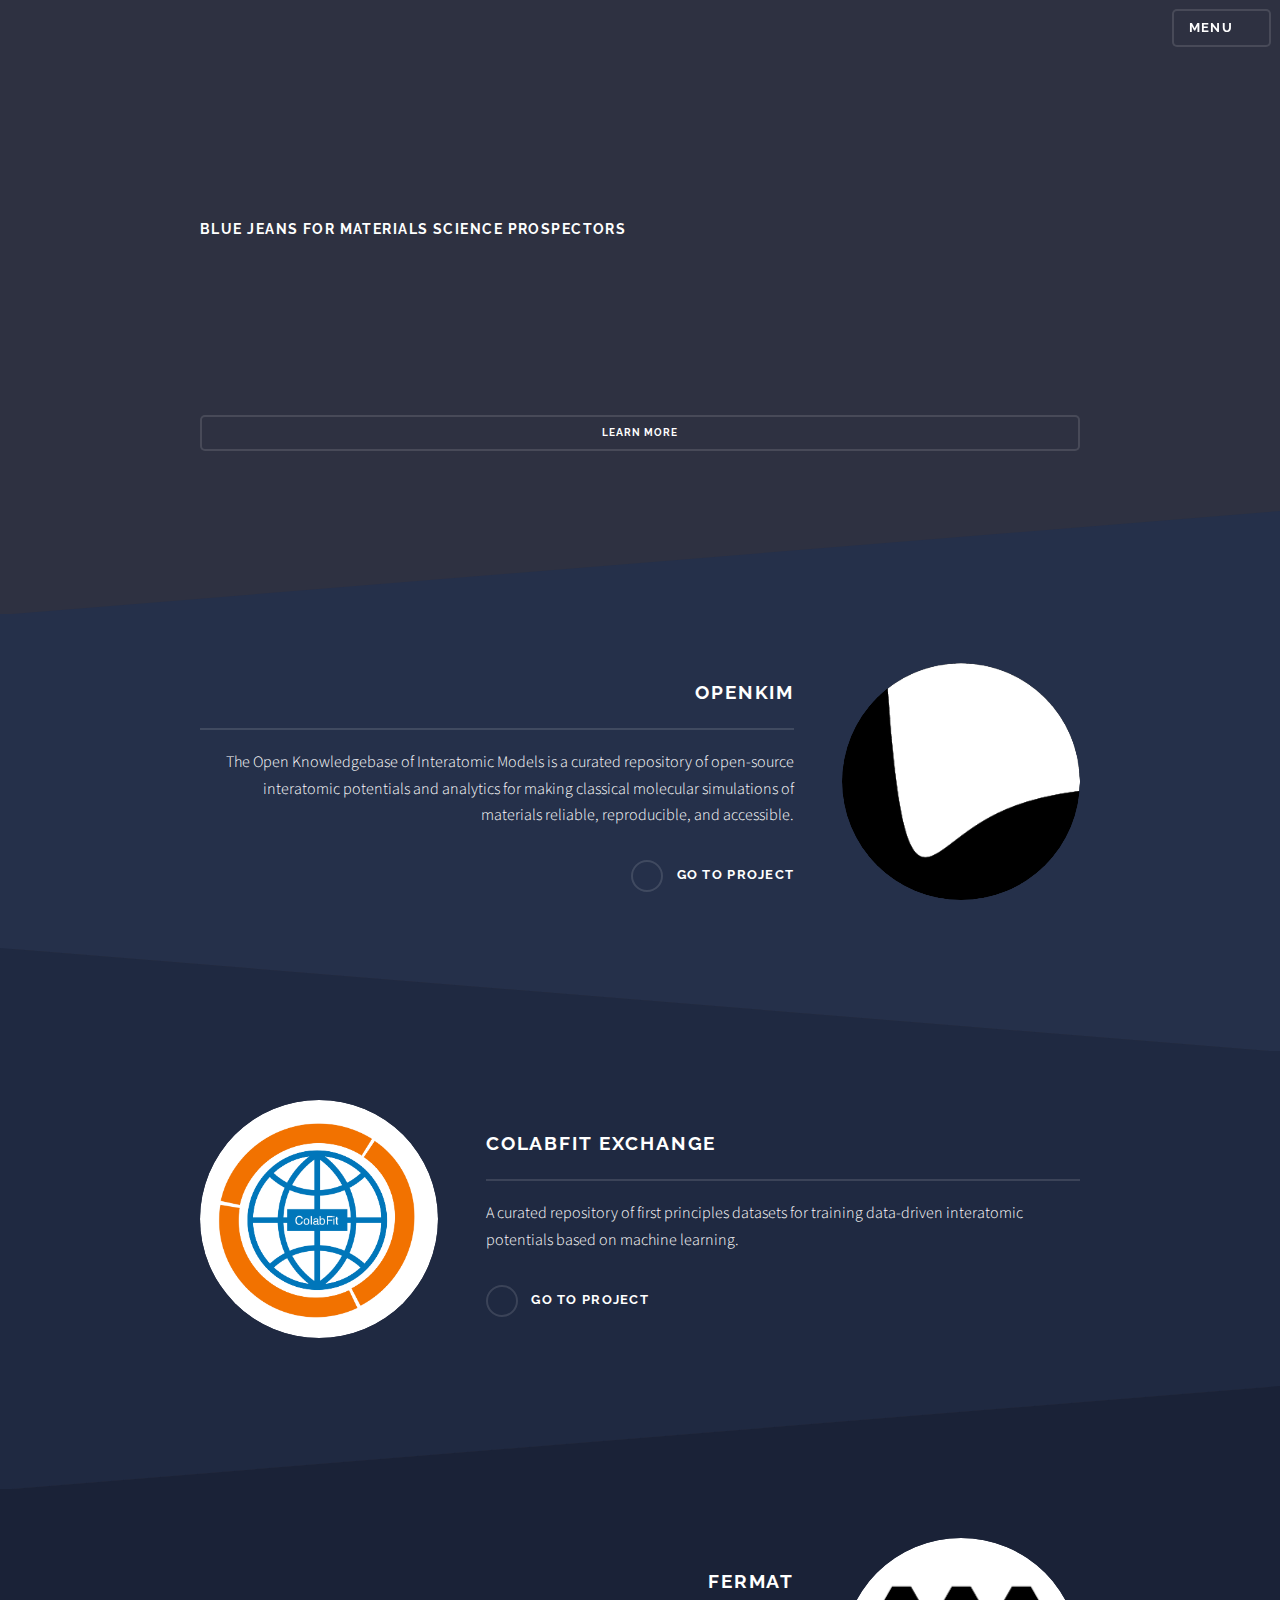
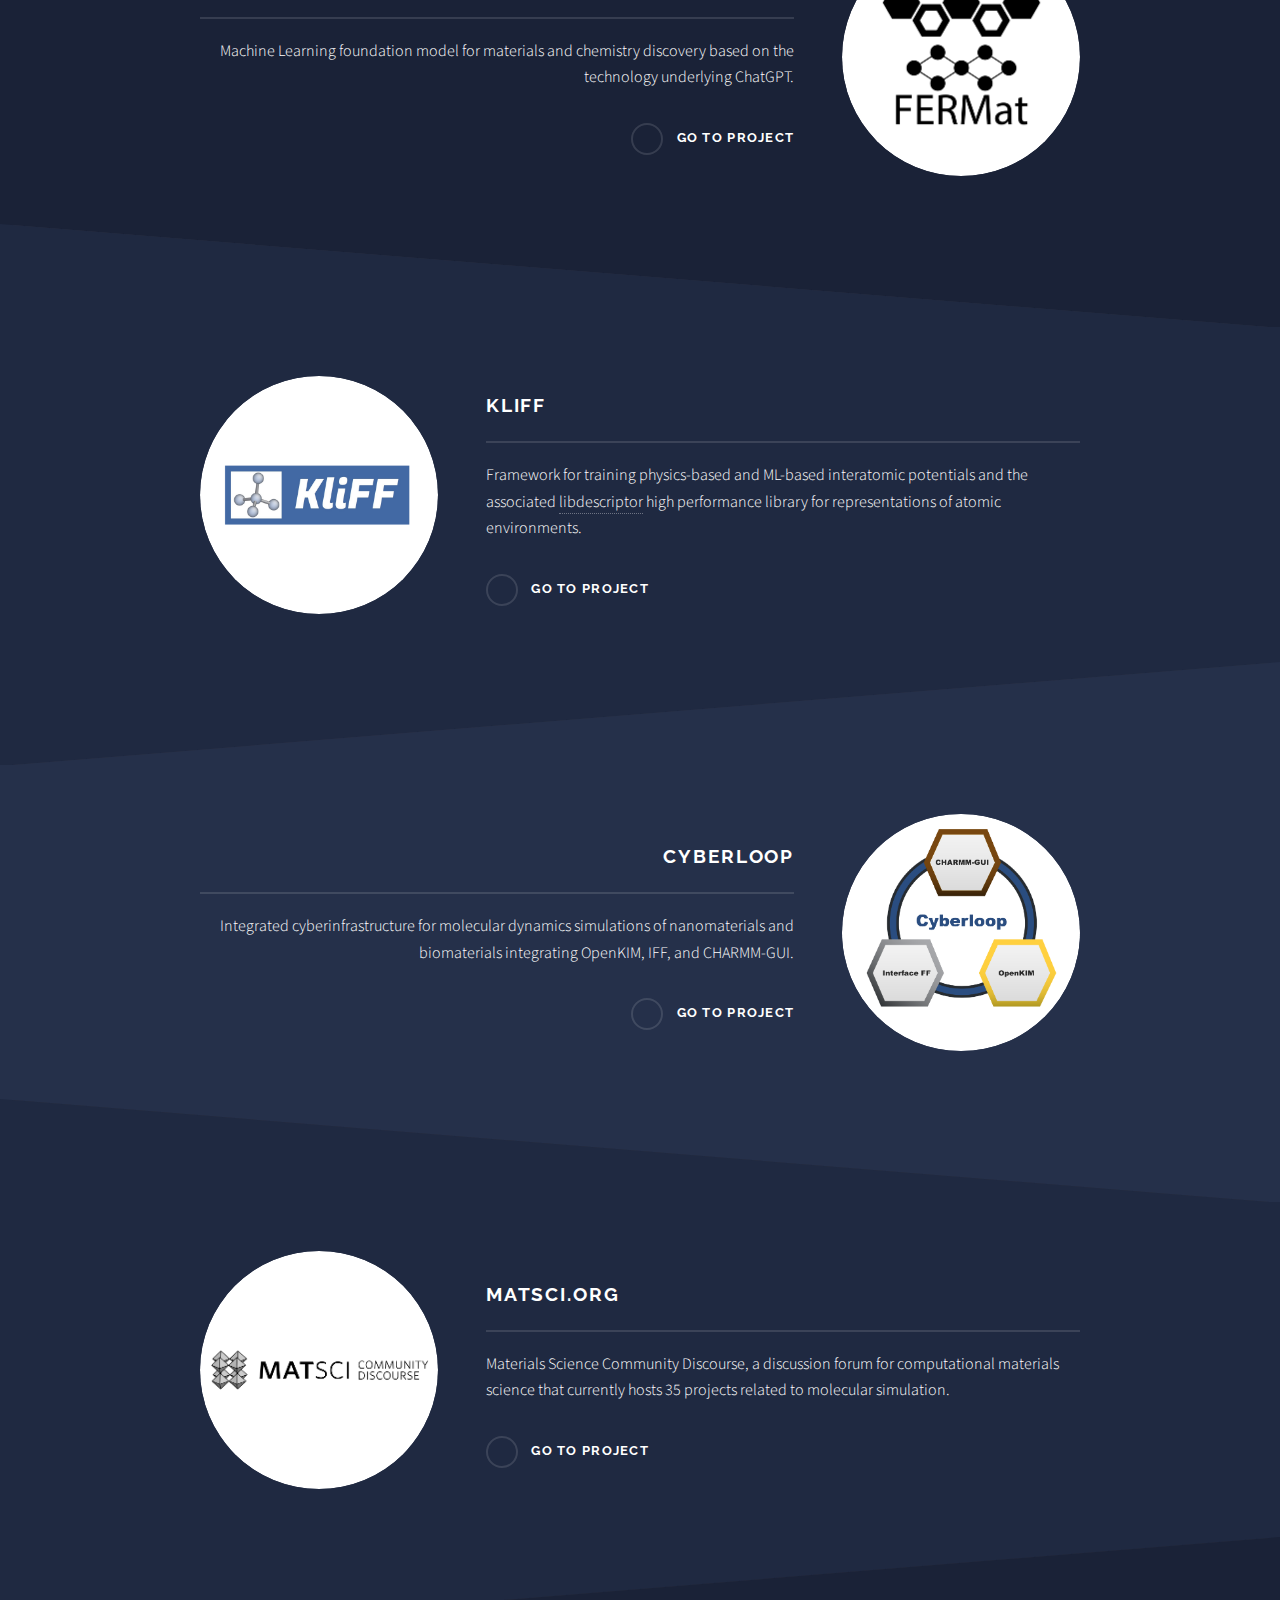
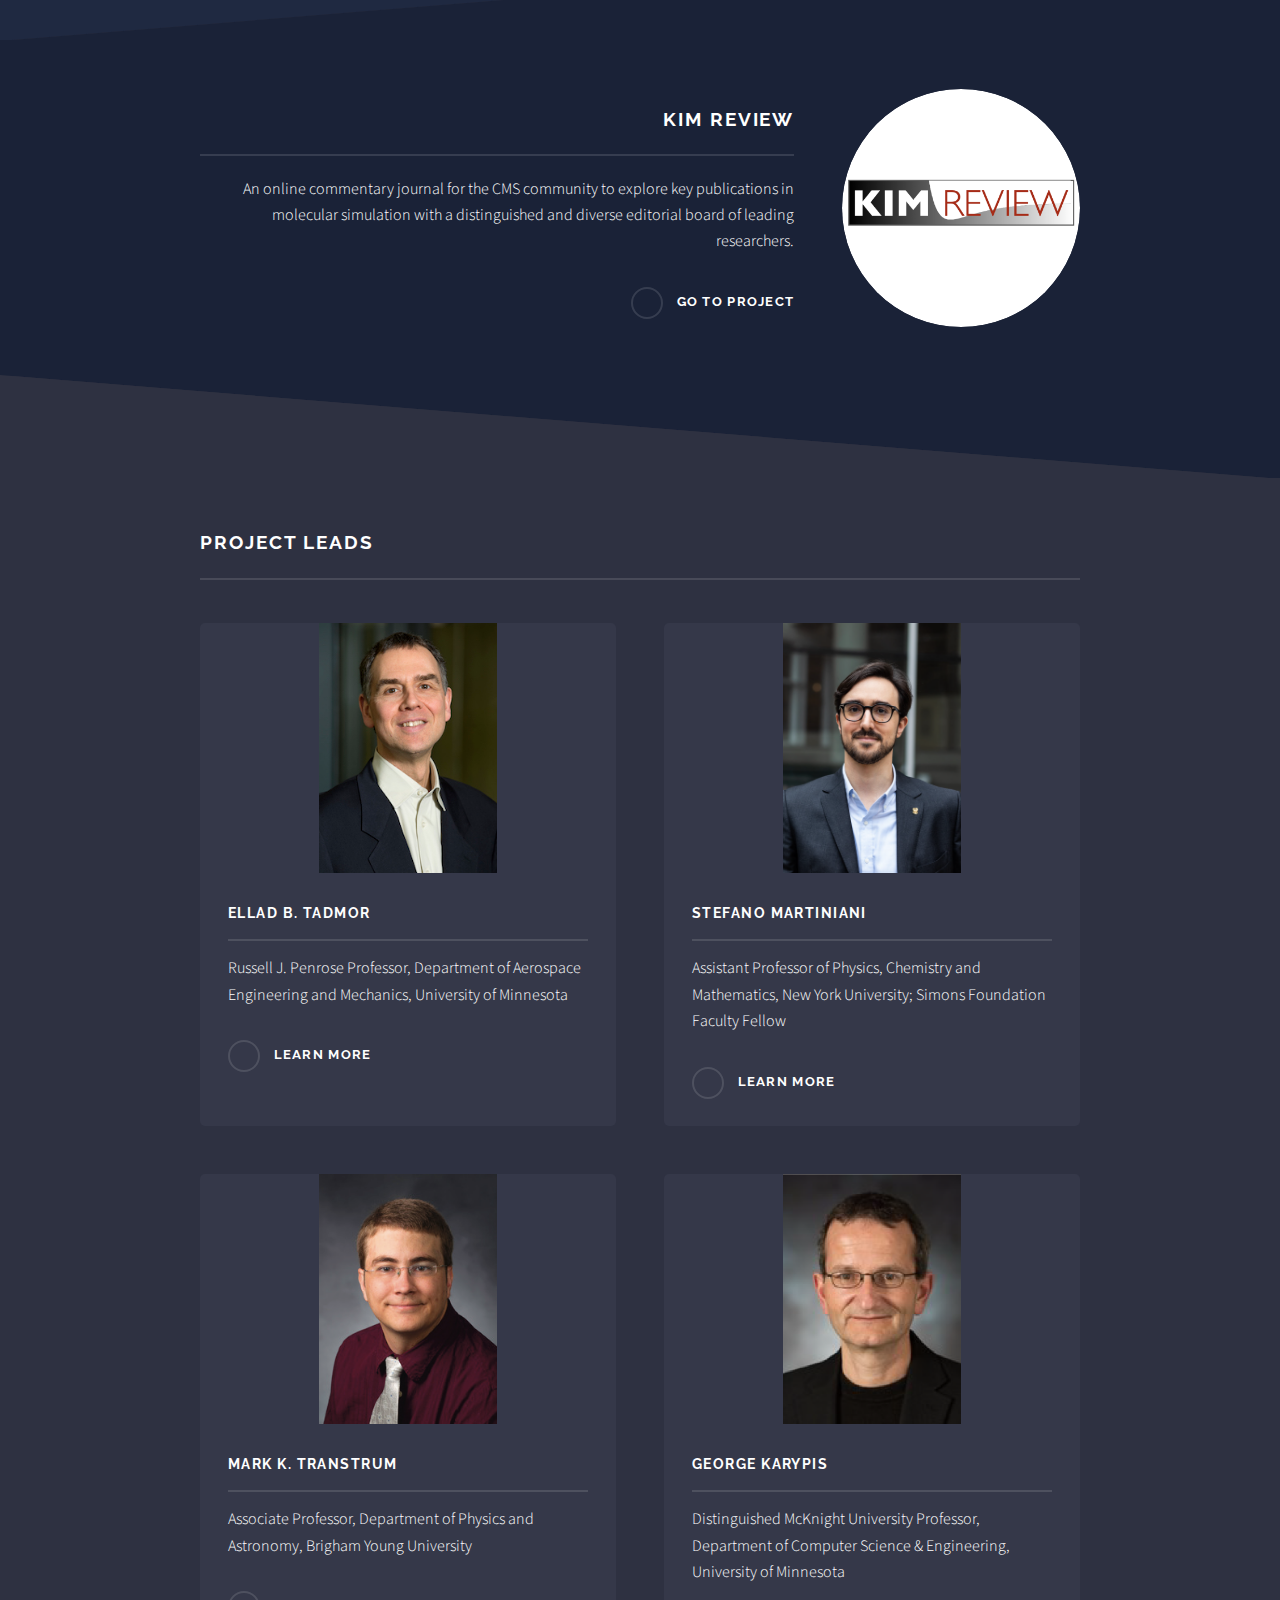
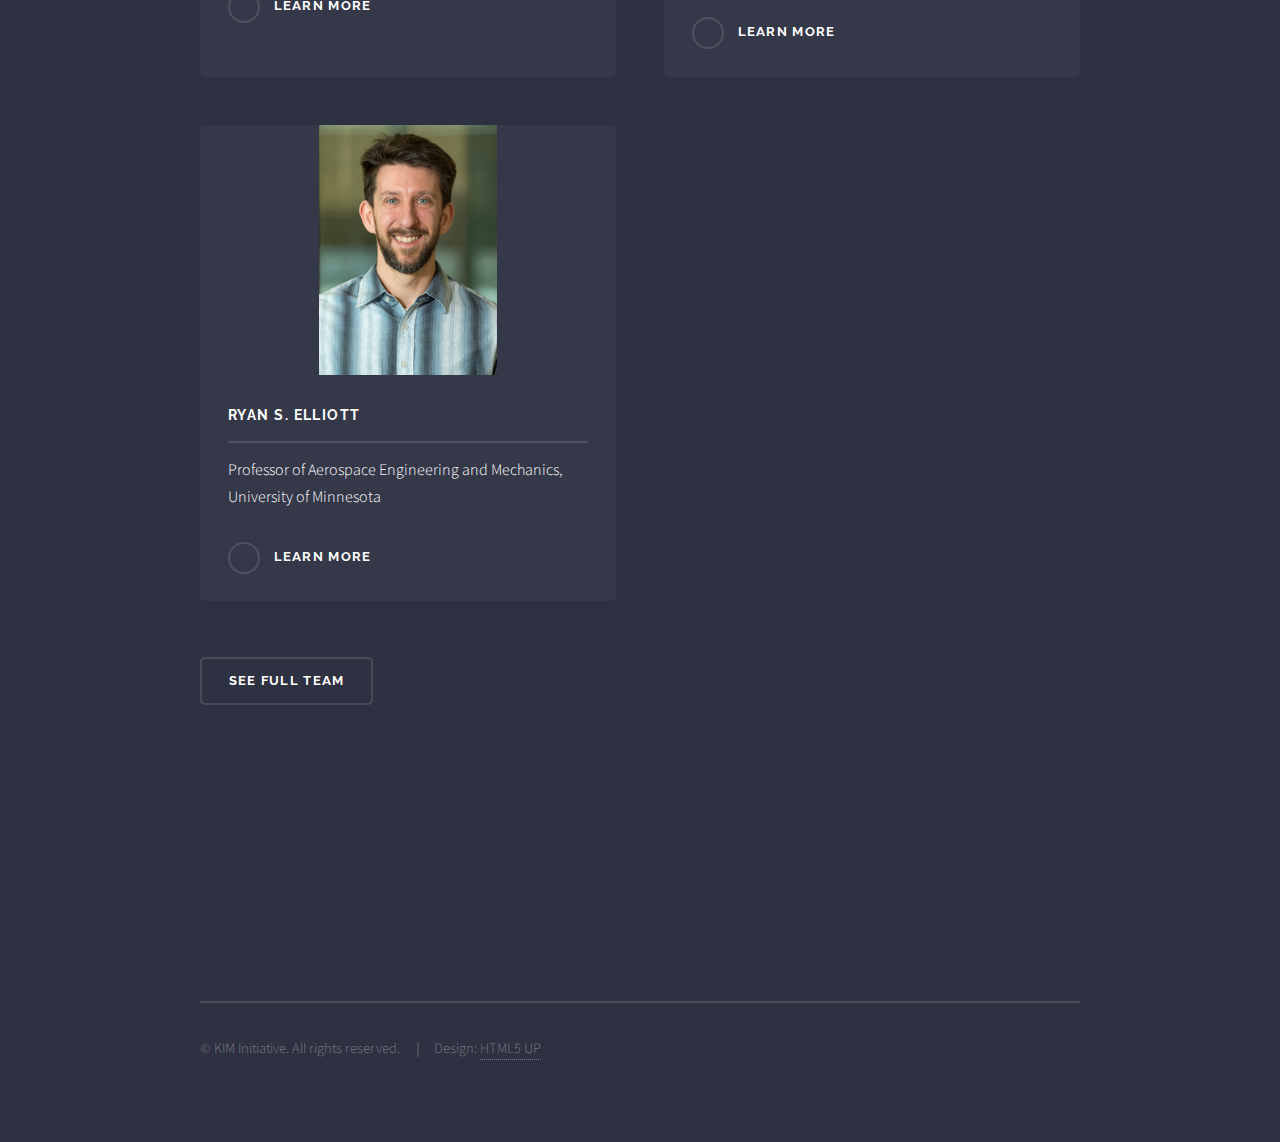
==== commit 88a192c6: "Fix missing fermat logo" ====
--- a/index.html
+++ b/index.html
@@ -94,7 +94,7 @@
 			<!-- Three -->
 			<section id="three" class="wrapper  spotlight style3">
 				<div class="inner">
-					<span class="image"><img src="images/fermat_temp_logo_white.png" alt="" /></span>
+					<span class="image"><img src="images/fermat_temp_logo.png" alt="" /></span>
 					<div class="content">
 						<h2 class="major">FERMat</h2>
 						<p>Machine Learning foundation model for materials and chemistry discovery based on the
@@ -239,4 +239,4 @@
 
 </body>
 
-</html>
+</html>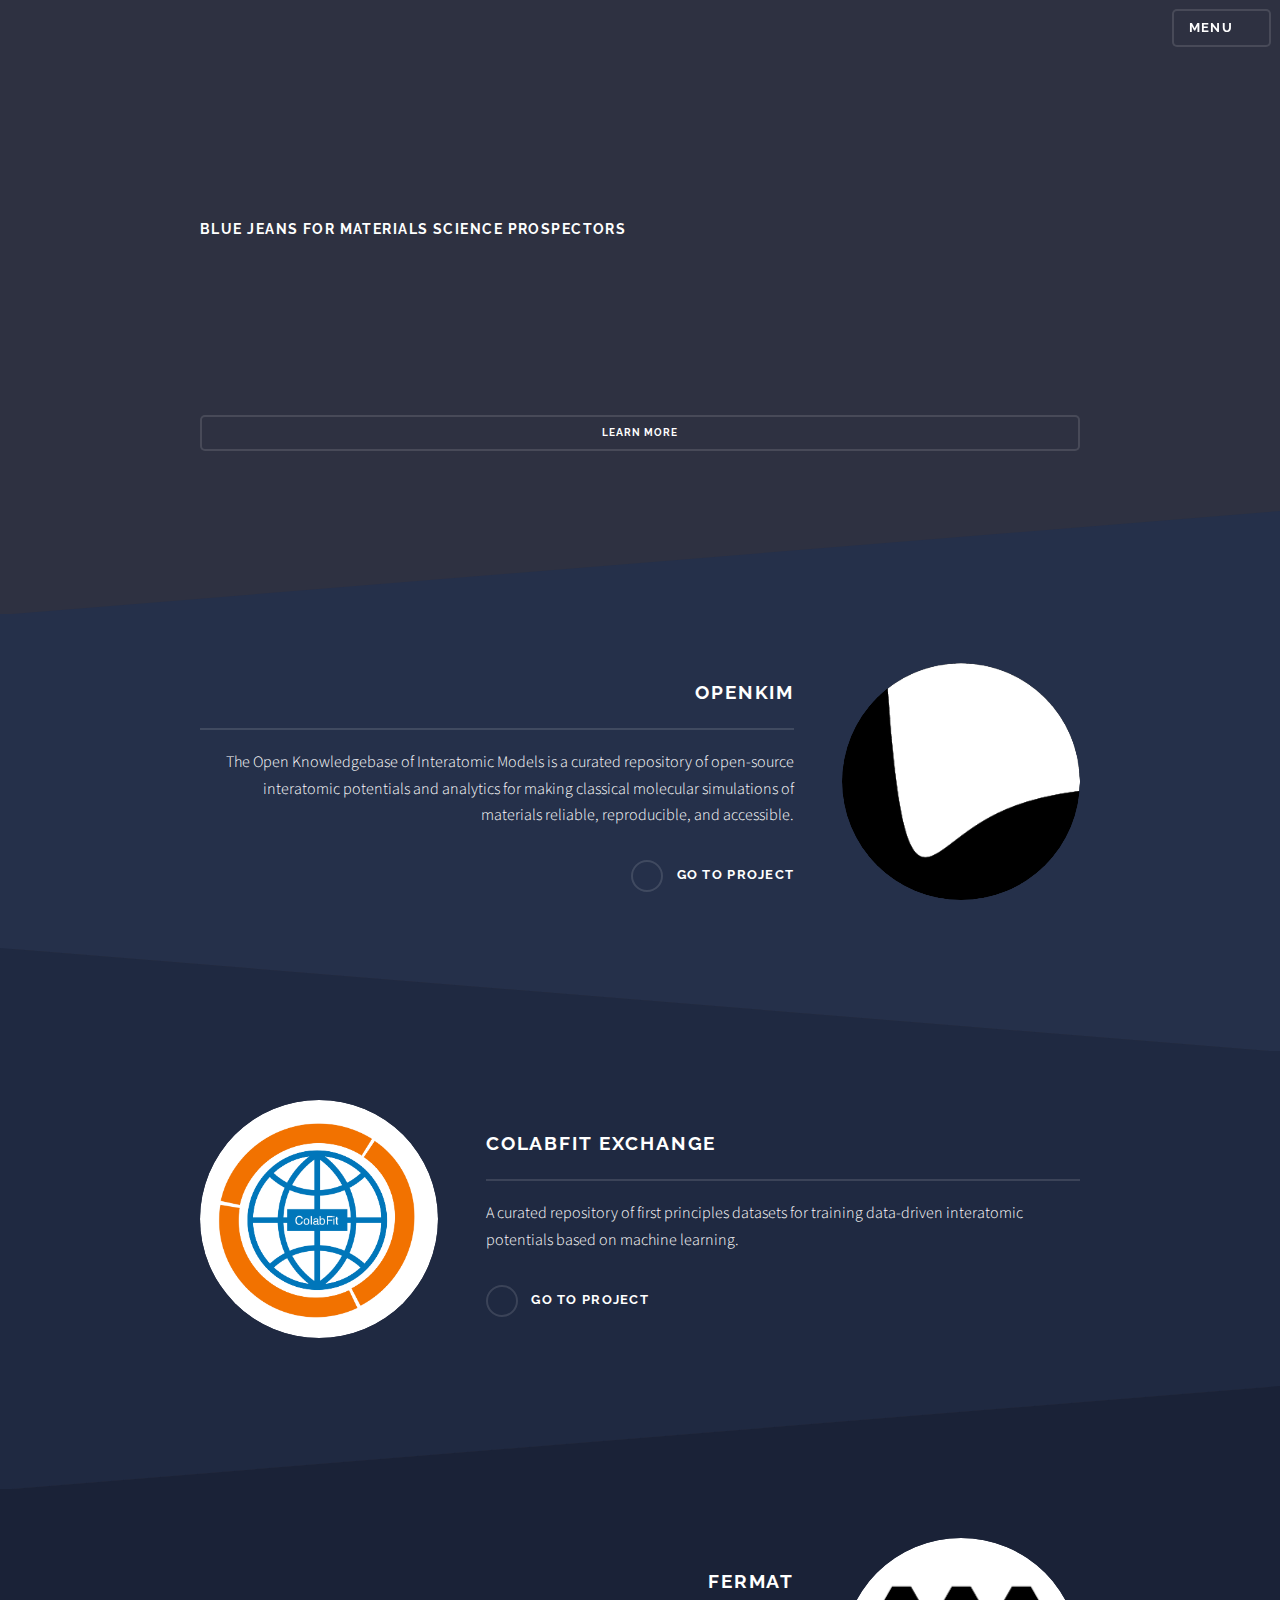
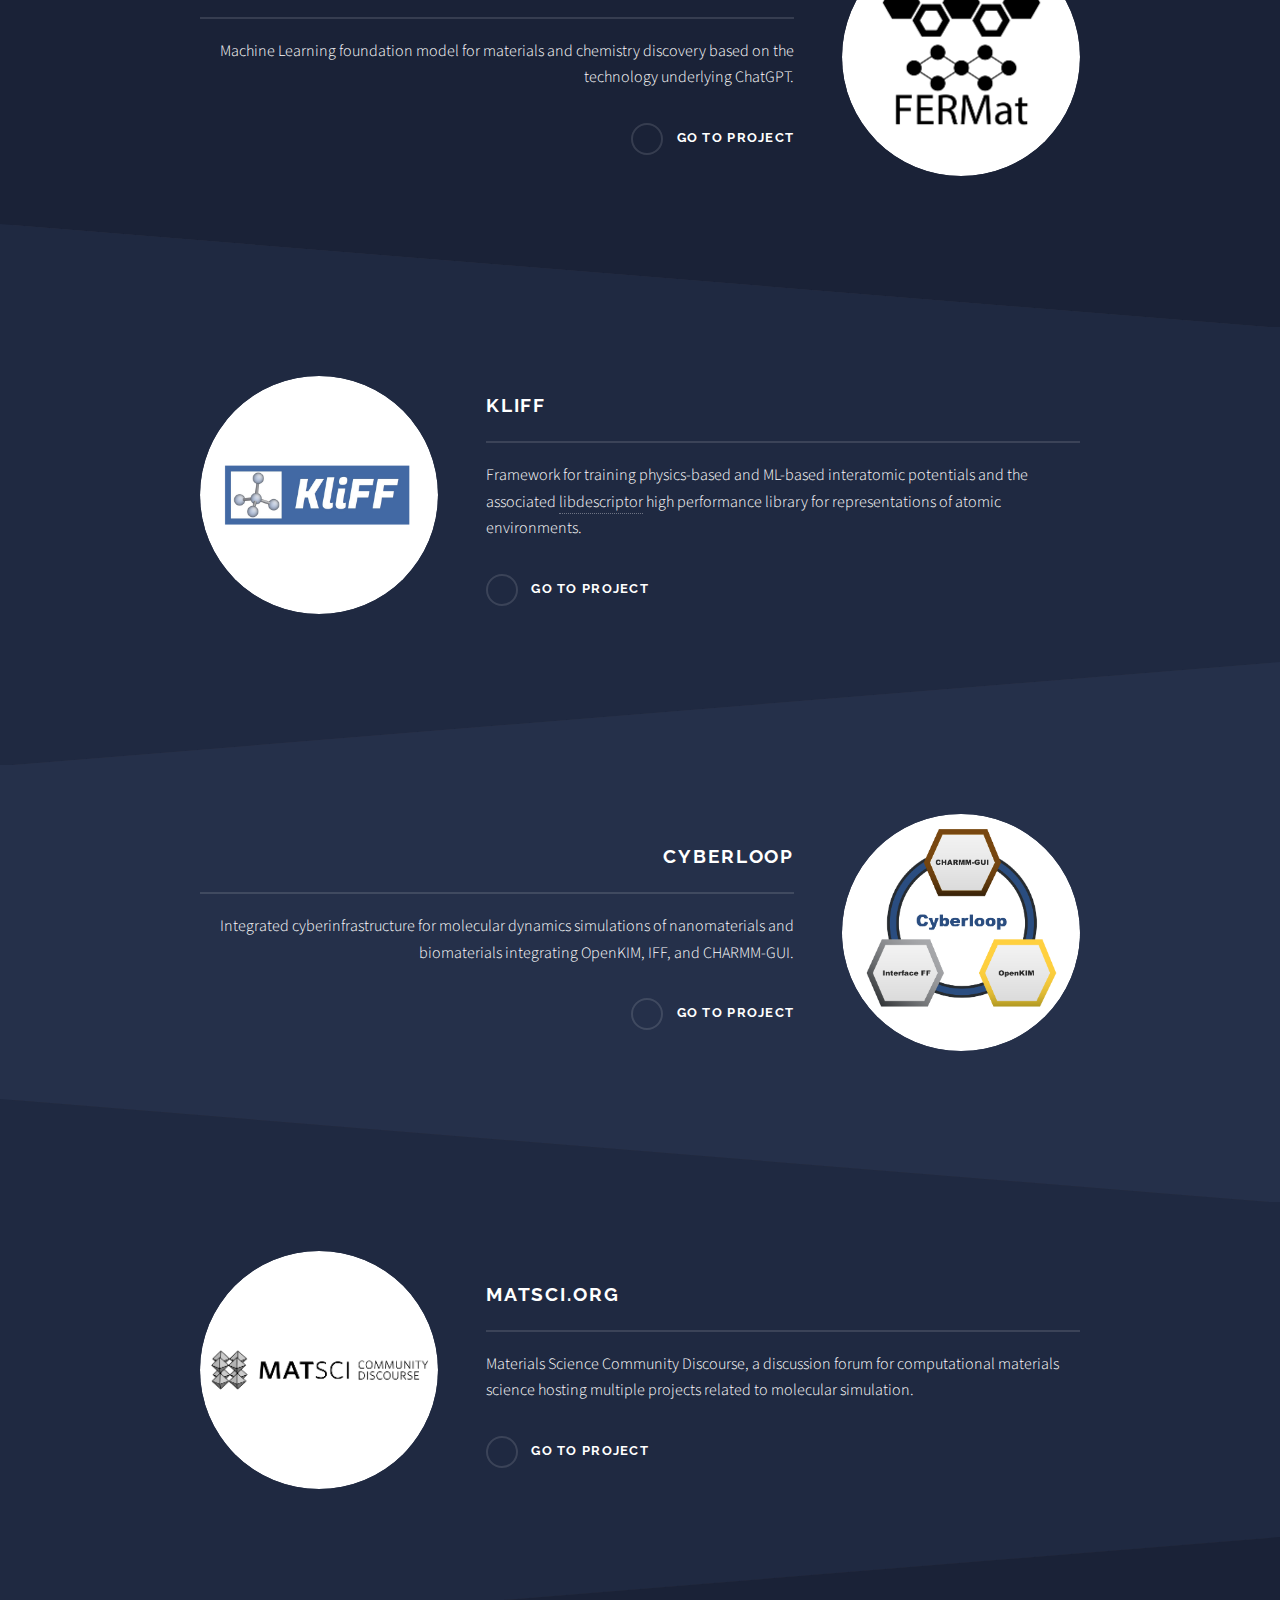
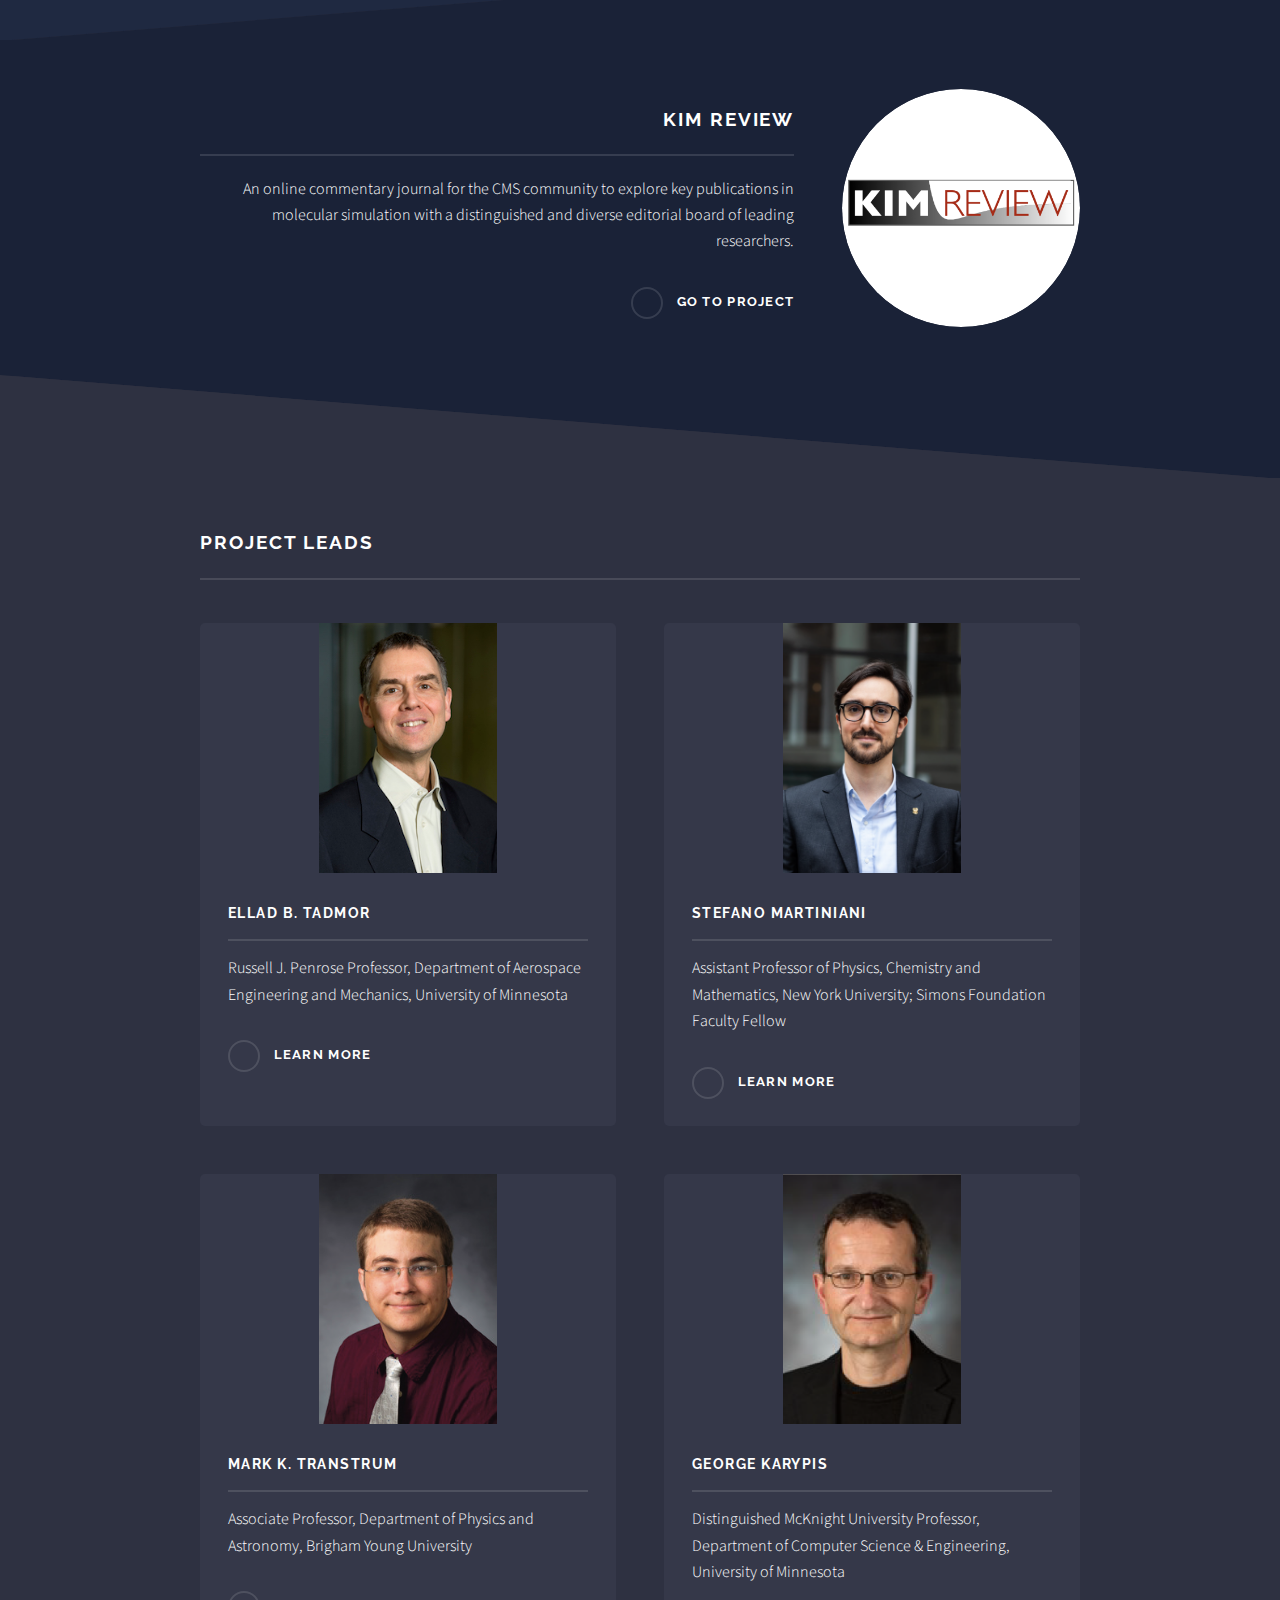
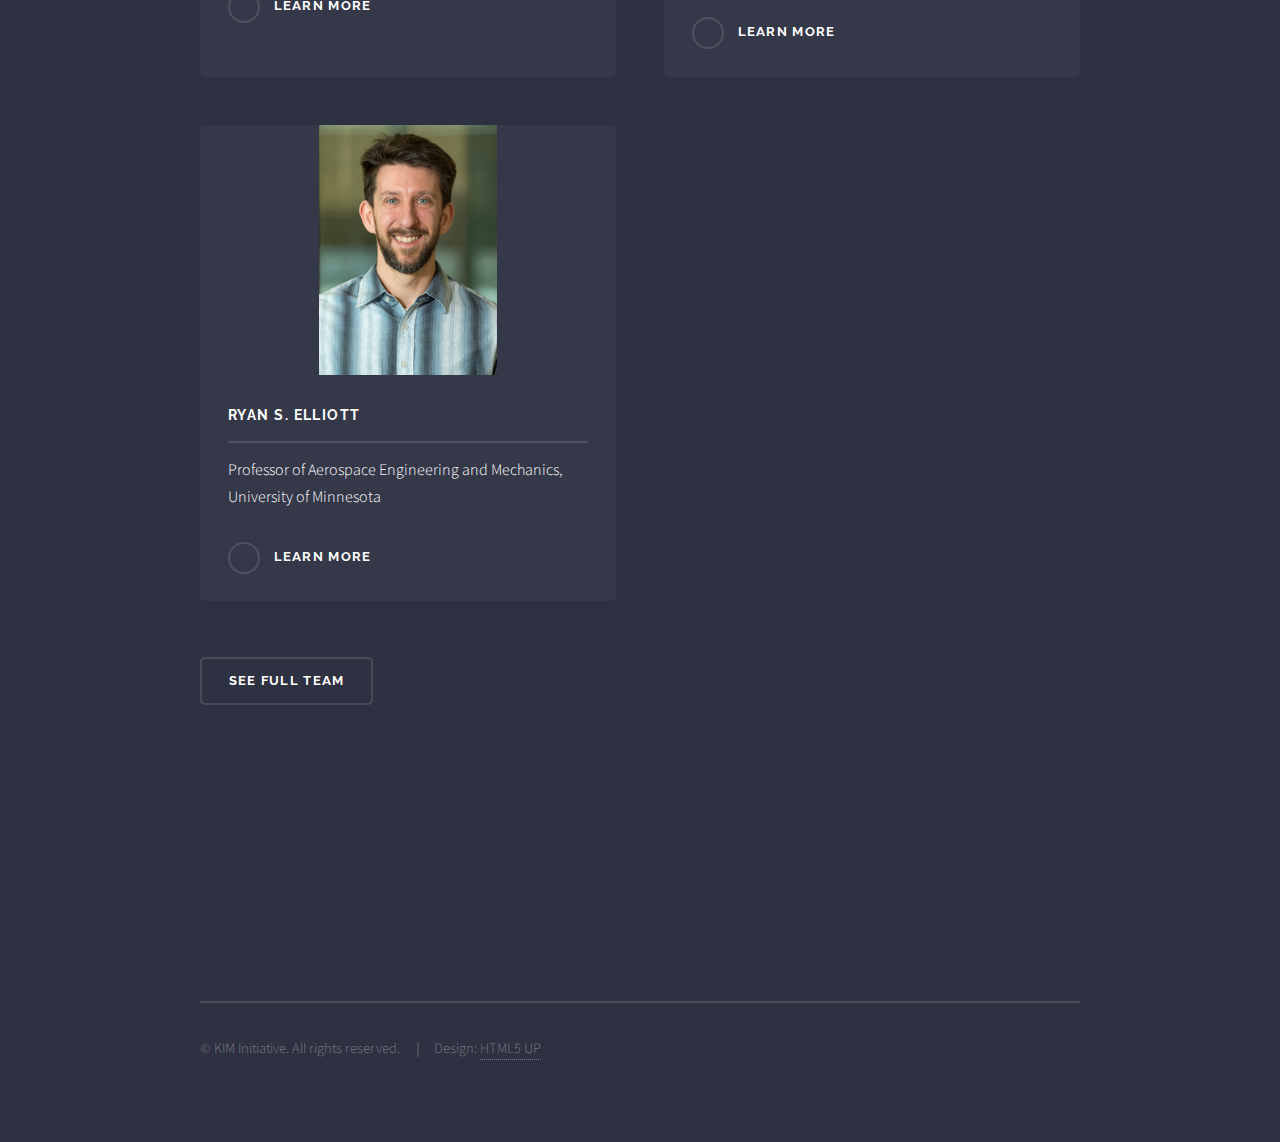
==== commit c2b1ae5a: "Removed specific number of projects in matsci.org" ====
--- a/index.html
+++ b/index.html
@@ -36,9 +36,9 @@
 				<h2>Menu</h2>
 				<ul class="links">
 					<li><a href="index.html">Home</a></li>
+					<li><a href="about.html">About</a></li>
 					<li><a href="team.html">Team</a></li>
-					<li><a href="about.html">About</a></li>
-
+					<li><a href="about.html#funding">Funding</a></li>
 				</ul>
 				<a href="#" class="close">Close</a>
 			</div>
@@ -143,7 +143,7 @@
 					<div class="content">
 						<h2 class="major">Matsci.org</h2>
 						<p>Materials Science Community Discourse, a discussion forum for computational materials science
-							that currently hosts 35 projects related to molecular simulation.</p>
+							hosting multiple projects related to molecular simulation.</p>
 						<a href="https://matsci.org/" target=”_blank” class="special">Go to project</a>
 					</div>
 				</div>
@@ -239,4 +239,4 @@
 
 </body>
 
-</html>+</html>
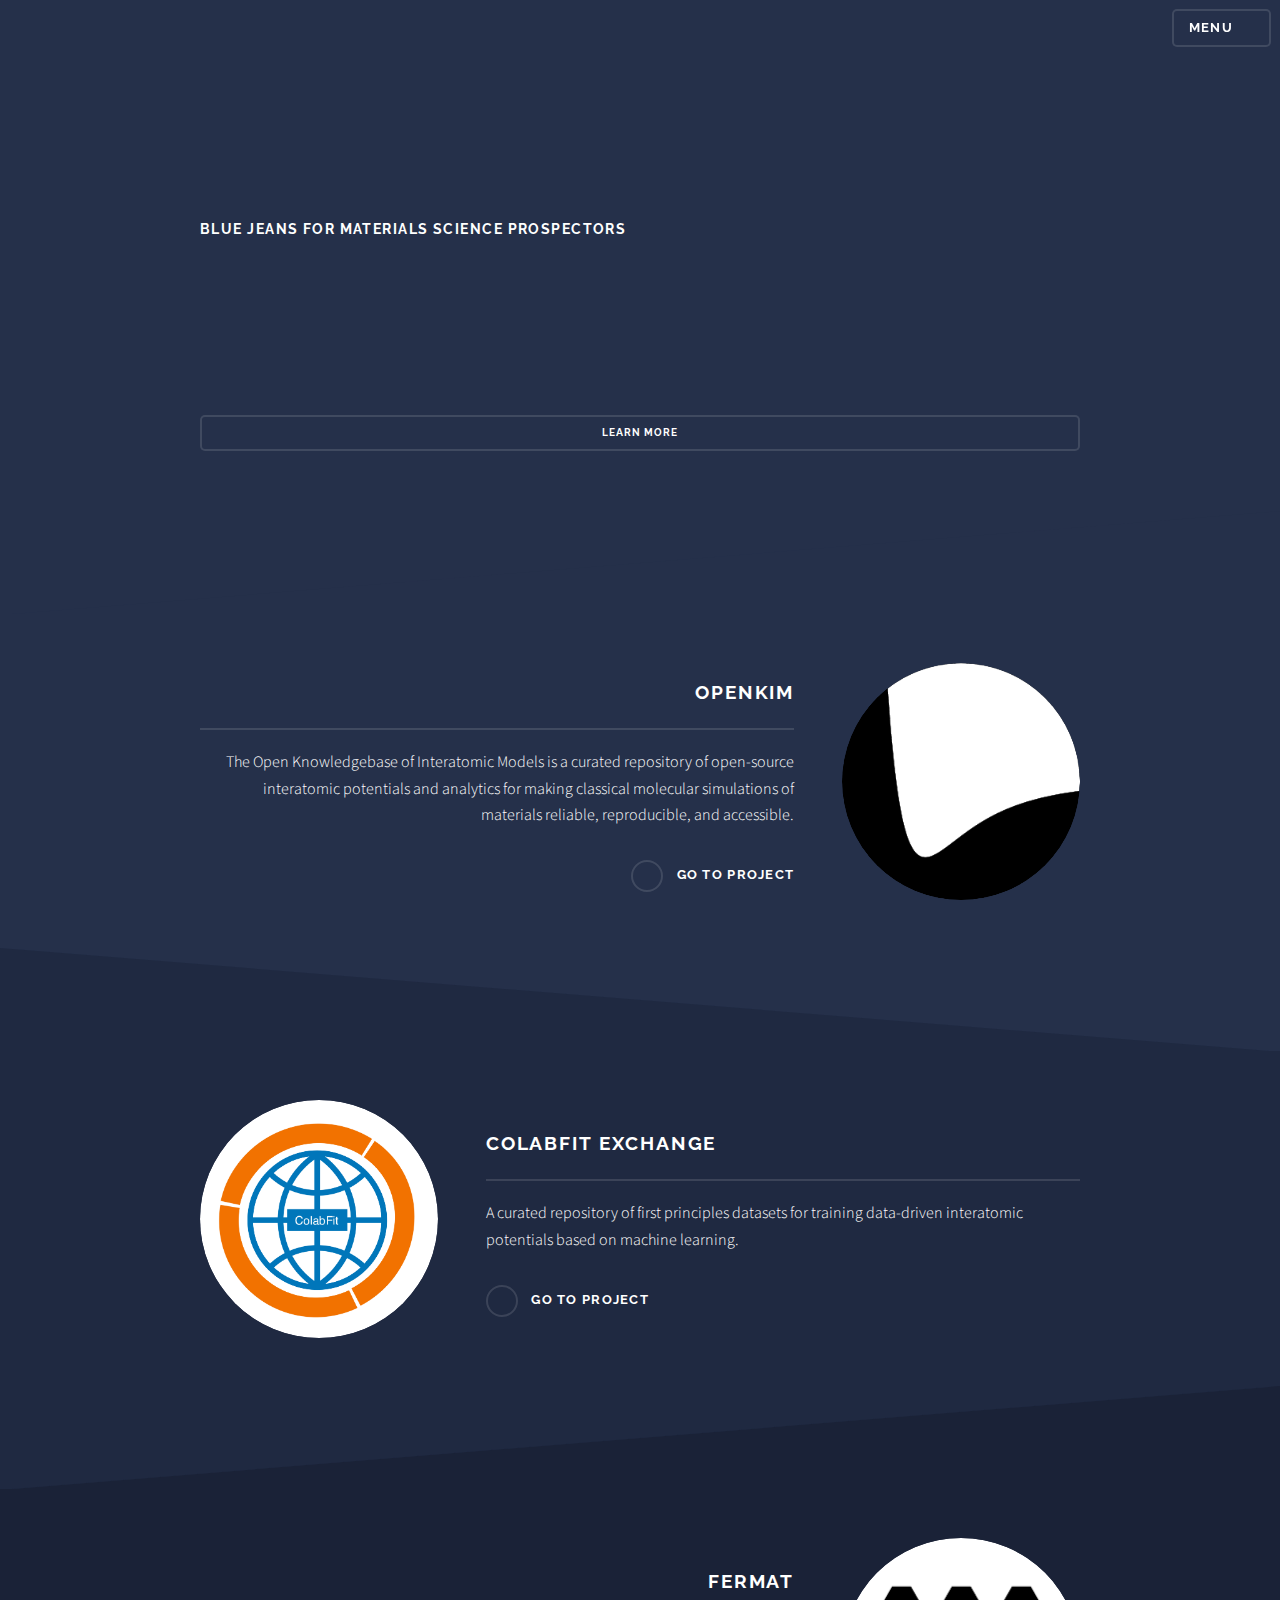
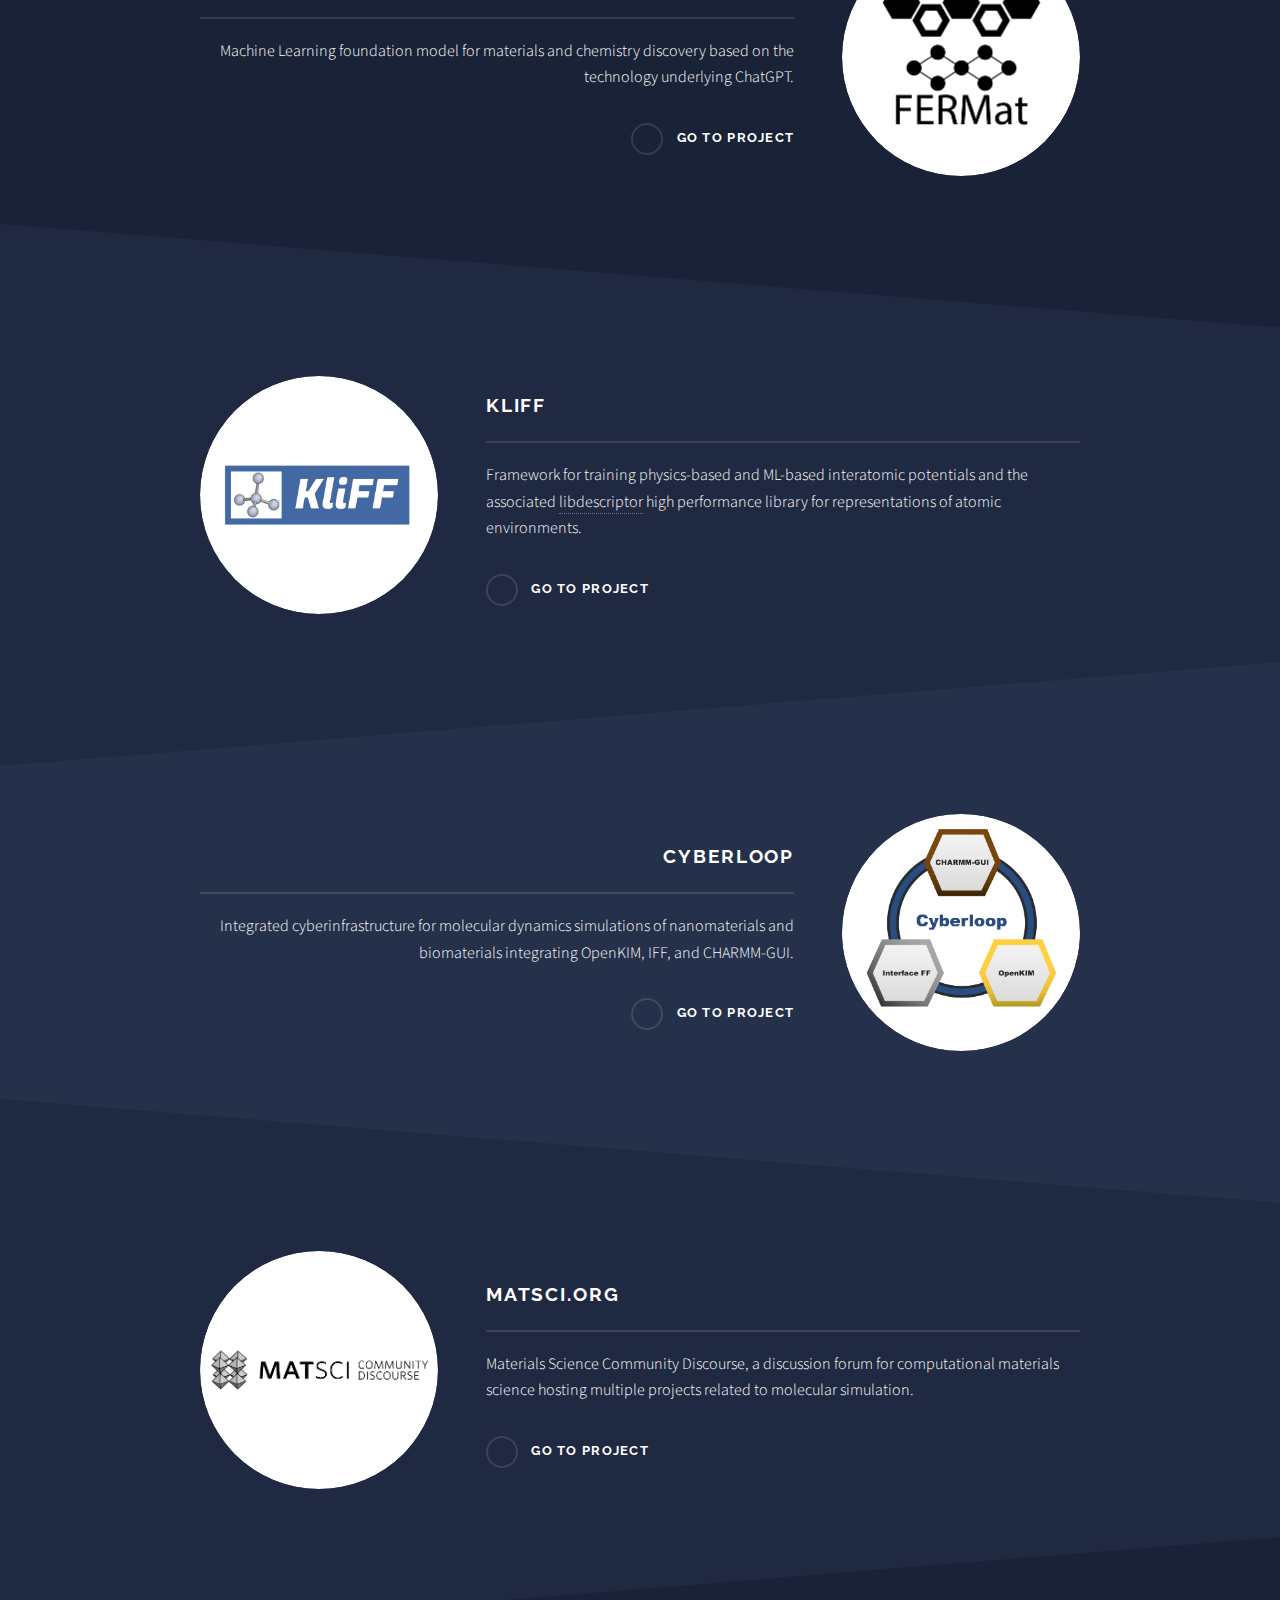
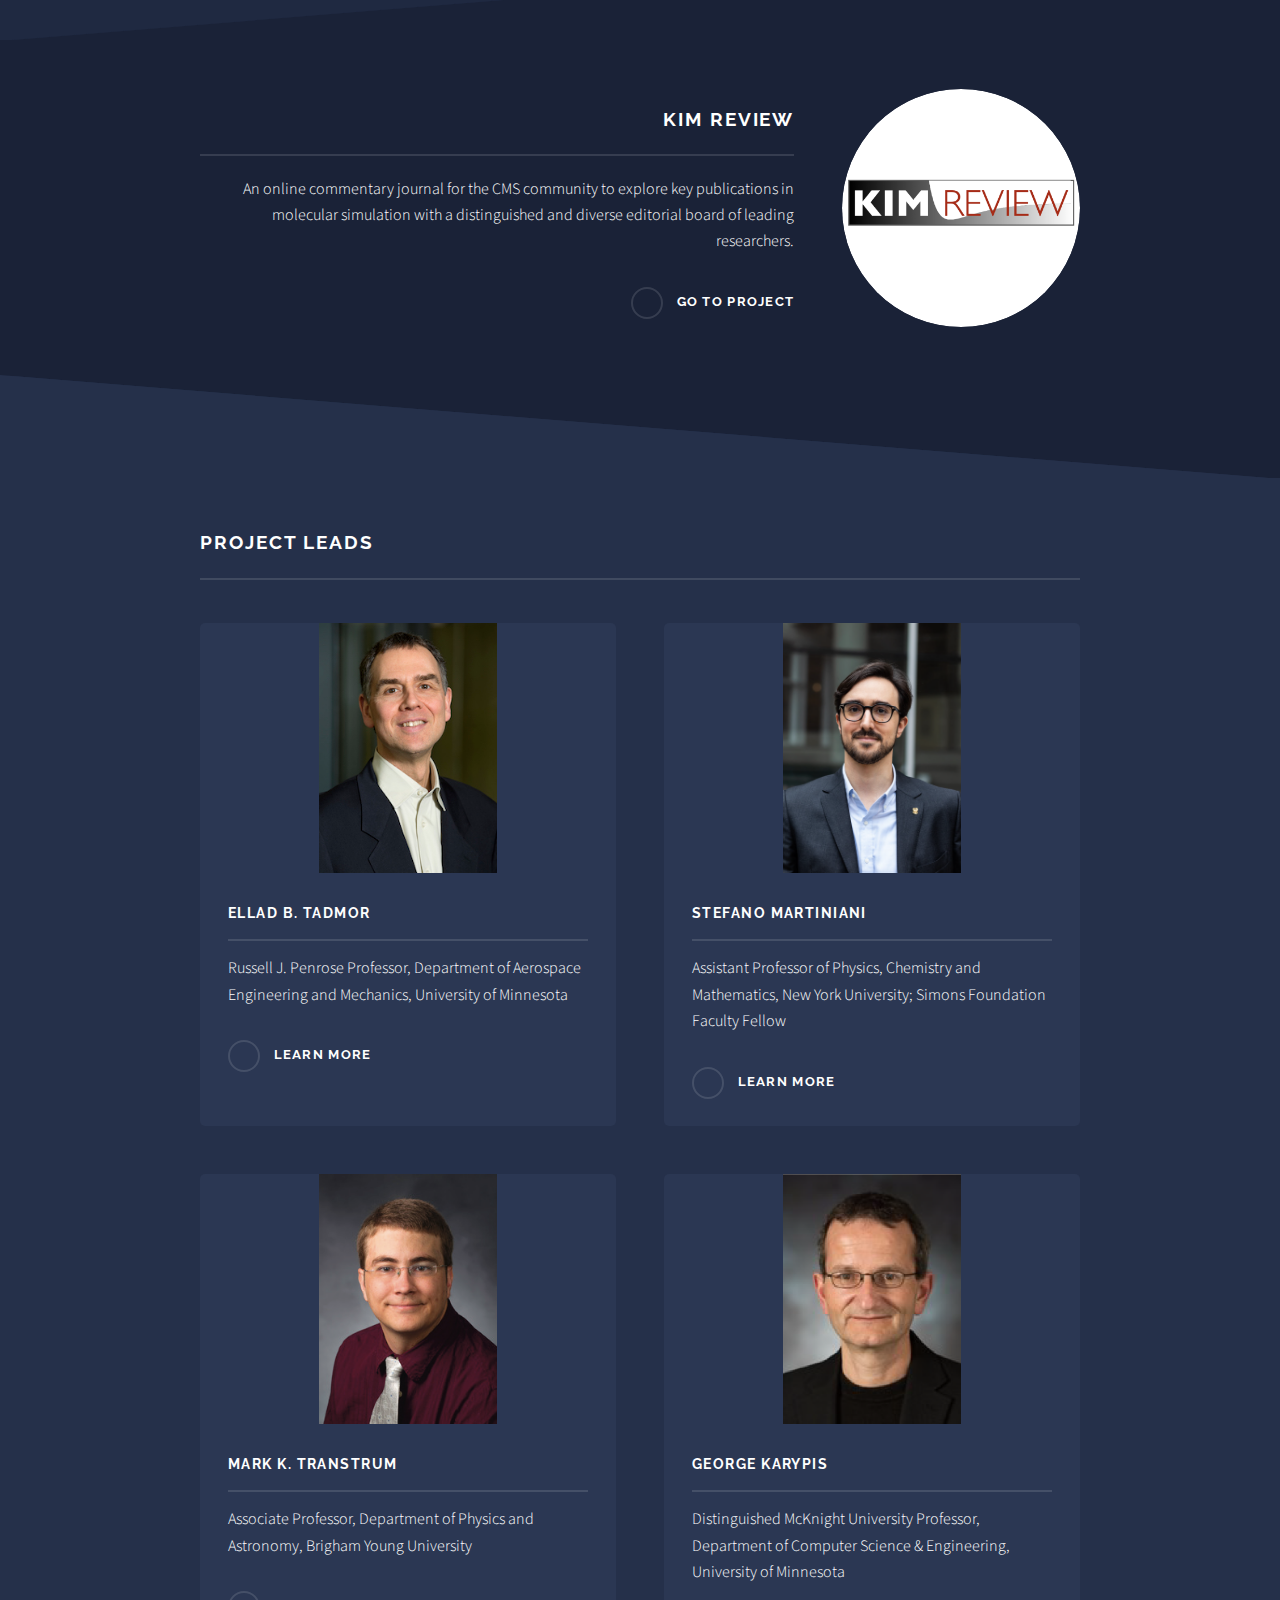
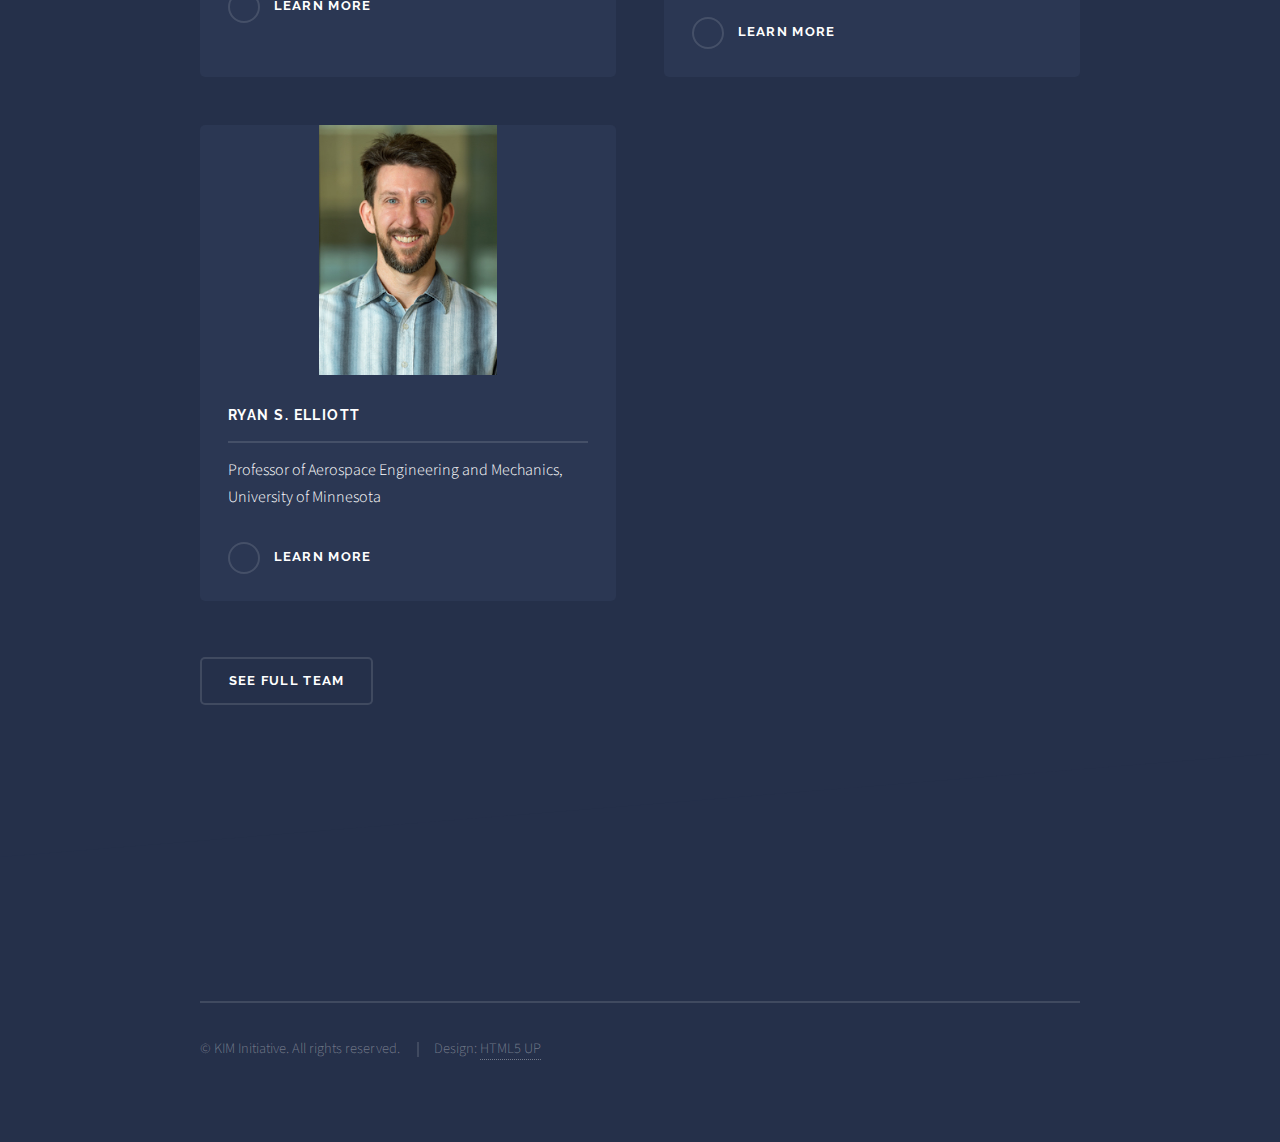
==== commit f4213927: "Change blurb to heavier font for improved readability" ====
--- a/index.html
+++ b/index.html
@@ -50,7 +50,7 @@
 				<!-- <div class="logo"><span class="icon fa-gem"></span></div> -->
 				<h2>KIM Initiative</h2>
 				<h3>Blue Jeans for Materials Science Prospectors</h3>
-				<p>Similar to the blue jeans that Levi Strauss provided to prospectors in
+				<p class="heavy">Similar to the blue jeans that Levi Strauss provided to prospectors in
 					the California Gold Rush to help them in their work, the collection of
 					projects under the KIM Initiative provide tools and resources to
 					researchers in materials science and chemistry who are using molecular
--- a/assets/css/main.css
+++ b/assets/css/main.css
@@ -1,92 +1,21 @@
 @import 'fontawesome-all.min.css';
 @import url("https://fonts.googleapis.com/css?family=Raleway:200,700|Source+Sans+Pro:300,600,300italic,600italic");
-
 /*
 	Solid State by HTML5 UP
 	html5up.net | @ajlkn
 	Free for personal and commercial use under the CCA 3.0 license (html5up.net/license)
 */
-html,
-body,
-div,
-span,
-applet,
-object,
-iframe,
-h1,
-h2,
-h3,
-h4,
-h5,
-h6,
-p,
-blockquote,
-pre,
-a,
-abbr,
-acronym,
-address,
-big,
-cite,
-code,
-del,
-dfn,
-em,
-img,
-ins,
-kbd,
-q,
-s,
-samp,
-small,
-strike,
-strong,
-sub,
-sup,
-tt,
-var,
-b,
-u,
-i,
-center,
-dl,
-dt,
-dd,
-ol,
-ul,
-li,
-fieldset,
-form,
-label,
-legend,
-table,
-caption,
-tbody,
-tfoot,
-thead,
-tr,
-th,
-td,
-article,
-aside,
-canvas,
-details,
-embed,
-figure,
-figcaption,
-footer,
-header,
-hgroup,
-menu,
-nav,
-output,
-ruby,
-section,
-summary,
-time,
-mark,
-audio,
-video {
+html, body, div, span, applet, object,
+iframe, h1, h2, h3, h4, h5, h6, p, blockquote,
+pre, a, abbr, acronym, address, big, cite,
+code, del, dfn, em, img, ins, kbd, q, s, samp,
+small, strike, strong, sub, sup, tt, var, b,
+u, i, center, dl, dt, dd, ol, ul, li, fieldset,
+form, label, legend, table, caption, tbody,
+tfoot, thead, tr, th, td, article, aside,
+canvas, details, embed, figure, figcaption,
+footer, header, hgroup, menu, nav, output, ruby,
+section, summary, time, mark, audio, video {
   margin: 0;
   padding: 0;
   border: 0;
@@ -95,17 +24,8 @@
   vertical-align: baseline;
 }
 
-article,
-aside,
-details,
-figcaption,
-figure,
-footer,
-header,
-hgroup,
-menu,
-nav,
-section {
+article, aside, details, figcaption, figure,
+footer, header, hgroup, menu, nav, section {
   display: block;
 }
 
@@ -113,20 +33,14 @@
   line-height: 1;
 }
 
-ol,
-ul {
+ol, ul {
   list-style: none;
 }
 
-blockquote,
-q {
+blockquote, q {
   quotes: none;
 }
-
-blockquote:before,
-blockquote:after,
-q:before,
-q:after {
+blockquote:before, blockquote:after, q:before, q:after {
   content: "";
   content: none;
 }
@@ -150,9 +64,7 @@
   padding: 0;
 }
 
-input,
-select,
-textarea {
+input, select, textarea {
   -moz-appearance: none;
   -webkit-appearance: none;
   appearance: none;
@@ -164,96 +76,60 @@
 }
 
 @media screen and (max-width: 480px) {
-
-  html,
-  body {
+  html, body {
     min-width: 320px;
   }
 }
-
 html {
   box-sizing: border-box;
 }
 
-*,
-*:before,
-*:after {
+*, *:before, *:after {
   box-sizing: inherit;
 }
 
 body {
-  background-color: #2e3141;
-  background-image: linear-gradient(to top, rgba(46, 49, 65, 0.8), rgba(46, 49, 65, 0.8)), url("../../images/bg.jpg");
+  background-color: #25304a;
+  background-image: linear-gradient(to top, rgba(37, 48, 74, 0.8), rgba(37, 48, 74, 0.8)), url("../../images/bg.jpg");
   background-size: auto, cover;
   background-attachment: fixed, fixed;
   background-position: center, center;
 }
-
-body.is-preload *,
-body.is-preload *:before,
-body.is-preload *:after {
+body.is-preload *, body.is-preload *:before, body.is-preload *:after {
   animation: none !important;
   transition: none !important;
 }
 
 /* Type */
-body,
-input,
-select,
-textarea {
+body, input, select, textarea {
   color: #ffffff;
   font-family: "Source Sans Pro", Helvetica, sans-serif;
   font-size: 16.5pt;
   font-weight: 300;
   line-height: 1.65;
 }
-
 @media screen and (max-width: 1680px) {
-
-  body,
-  input,
-  select,
-  textarea {
+  body, input, select, textarea {
     font-size: 13pt;
   }
 }
-
 @media screen and (max-width: 1280px) {
-
-  body,
-  input,
-  select,
-  textarea {
+  body, input, select, textarea {
     font-size: 12pt;
   }
 }
-
 @media screen and (max-width: 980px) {
-
-  body,
-  input,
-  select,
-  textarea {
+  body, input, select, textarea {
     font-size: 12pt;
   }
 }
-
 @media screen and (max-width: 736px) {
-
-  body,
-  input,
-  select,
-  textarea {
+  body, input, select, textarea {
     font-size: 12pt;
   }
 }
-
 @media screen and (max-width: 480px) {
-
-  body,
-  input,
-  select,
-  textarea {
+  body, input, select, textarea {
     font-size: 12pt;
   }
 }
@@ -264,12 +140,10 @@
   color: #ffffff;
   text-decoration: none;
 }
-
 a:hover {
   border-bottom-color: transparent;
   color: #ffffff !important;
 }
-
 a.special:not(.button) {
   text-decoration: none;
   border-bottom: 0;
@@ -281,7 +155,6 @@
   margin: 0 0 2em 0;
   text-transform: uppercase;
 }
-
 a.special:not(.button):before {
   -moz-osx-font-smoothing: grayscale;
   -webkit-font-smoothing: antialiased;
@@ -294,7 +167,6 @@
   font-family: "Font Awesome 5 Free";
   font-weight: 900;
 }
-
 a.special:not(.button):before {
   transition: background-color 0.2s ease-in-out;
   border-radius: 100%;
@@ -310,23 +182,19 @@
   vertical-align: middle;
   width: 2em;
 }
-
 a.special:not(.button):hover:before {
   background-color: rgba(255, 255, 255, 0.025);
 }
-
 a.special:not(.button):active:before {
   background-color: rgba(255, 255, 255, 0.075);
 }
 
-strong,
-b {
+strong, b {
   color: #ffffff;
   font-weight: 600;
 }
 
-em,
-i {
+em, i {
   font-style: italic;
 }
 
@@ -334,12 +202,11 @@
   margin: 0 0 2em 0;
 }
 
-h1,
-h2,
-h3,
-h4,
-h5,
-h6 {
+p.heavy {
+  font-weight: 500;
+}
+
+h1, h2, h3, h4, h5, h6 {
   color: #ffffff;
   font-family: Raleway, Helvetica, sans-serif;
   font-weight: 700;
@@ -347,33 +214,15 @@
   margin: 0 0 1em 0;
   text-transform: uppercase;
 }
-
-h1 a,
-h2 a,
-h3 a,
-h4 a,
-h5 a,
-h6 a {
+h1 a, h2 a, h3 a, h4 a, h5 a, h6 a {
   color: inherit;
   text-decoration: none;
   border-bottom: 0;
 }
-
-h1 span,
-h2 span,
-h3 span,
-h4 span,
-h5 span,
-h6 span {
+h1 span, h2 span, h3 span, h4 span, h5 span, h6 span {
   font-weight: 200;
 }
-
-h1.major,
-h2.major,
-h3.major,
-h4.major,
-h5.major,
-h6.major {
+h1.major, h2.major, h3.major, h4.major, h5.major, h6.major {
   padding-bottom: 1em;
   border-bottom: solid 2px rgba(255, 255, 255, 0.125);
 }
@@ -402,12 +251,10 @@
   h2 {
     font-size: 1em;
   }
-
   h3 {
     font-size: 0.8em;
   }
 }
-
 sub {
   font-size: 0.8em;
   position: relative;
@@ -443,7 +290,6 @@
   font-size: 0.9em;
   margin: 0 0 2em 0;
 }
-
 pre code {
   display: block;
   line-height: 1.75em;
@@ -456,7 +302,6 @@
   border-bottom: solid 2px rgba(255, 255, 255, 0.125);
   margin: 2.5em 0;
 }
-
 hr.major {
   margin: 4em 0;
 }
@@ -480,241 +325,183 @@
   box-sizing: border-box;
   align-items: stretch;
 }
-
-.row>* {
+.row > * {
   box-sizing: border-box;
 }
-
-.row.gtr-uniform>*> :last-child {
+.row.gtr-uniform > * > :last-child {
   margin-bottom: 0;
 }
-
 .row.aln-left {
   justify-content: flex-start;
 }
-
 .row.aln-center {
   justify-content: center;
 }
-
 .row.aln-right {
   justify-content: flex-end;
 }
-
 .row.aln-top {
   align-items: flex-start;
 }
-
 .row.aln-middle {
   align-items: center;
 }
-
 .row.aln-bottom {
   align-items: flex-end;
 }
-
-.row>.imp {
+.row > .imp {
   order: -1;
 }
-
-.row>.col-1 {
+.row > .col-1 {
   width: 8.3333333333%;
 }
-
-.row>.off-1 {
+.row > .off-1 {
   margin-left: 8.3333333333%;
 }
-
-.row>.col-2 {
+.row > .col-2 {
   width: 16.6666666667%;
 }
-
-.row>.off-2 {
+.row > .off-2 {
   margin-left: 16.6666666667%;
 }
-
-.row>.col-3 {
+.row > .col-3 {
   width: 25%;
 }
-
-.row>.off-3 {
+.row > .off-3 {
   margin-left: 25%;
 }
-
-.row>.col-4 {
+.row > .col-4 {
   width: 33.3333333333%;
 }
-
-.row>.off-4 {
+.row > .off-4 {
   margin-left: 33.3333333333%;
 }
-
-.row>.col-5 {
+.row > .col-5 {
   width: 41.6666666667%;
 }
-
-.row>.off-5 {
+.row > .off-5 {
   margin-left: 41.6666666667%;
 }
-
-.row>.col-6 {
+.row > .col-6 {
   width: 50%;
 }
-
-.row>.off-6 {
+.row > .off-6 {
   margin-left: 50%;
 }
-
-.row>.col-7 {
+.row > .col-7 {
   width: 58.3333333333%;
 }
-
-.row>.off-7 {
+.row > .off-7 {
   margin-left: 58.3333333333%;
 }
-
-.row>.col-8 {
+.row > .col-8 {
   width: 66.6666666667%;
 }
-
-.row>.off-8 {
+.row > .off-8 {
   margin-left: 66.6666666667%;
 }
-
-.row>.col-9 {
+.row > .col-9 {
   width: 75%;
 }
-
-.row>.off-9 {
+.row > .off-9 {
   margin-left: 75%;
 }
-
-.row>.col-10 {
+.row > .col-10 {
   width: 83.3333333333%;
 }
-
-.row>.off-10 {
+.row > .off-10 {
   margin-left: 83.3333333333%;
 }
-
-.row>.col-11 {
+.row > .col-11 {
   width: 91.6666666667%;
 }
-
-.row>.off-11 {
+.row > .off-11 {
   margin-left: 91.6666666667%;
 }
-
-.row>.col-12 {
+.row > .col-12 {
   width: 100%;
 }
-
-.row>.off-12 {
+.row > .off-12 {
   margin-left: 100%;
 }
-
 .row.gtr-0 {
   margin-top: 0;
   margin-left: 0em;
 }
-
-.row.gtr-0>* {
+.row.gtr-0 > * {
   padding: 0 0 0 0em;
 }
-
 .row.gtr-0.gtr-uniform {
   margin-top: 0em;
 }
-
-.row.gtr-0.gtr-uniform>* {
+.row.gtr-0.gtr-uniform > * {
   padding-top: 0em;
 }
-
 .row.gtr-25 {
   margin-top: 0;
   margin-left: -0.4375em;
 }
-
-.row.gtr-25>* {
+.row.gtr-25 > * {
   padding: 0 0 0 0.4375em;
 }
-
 .row.gtr-25.gtr-uniform {
   margin-top: -0.4375em;
 }
-
-.row.gtr-25.gtr-uniform>* {
+.row.gtr-25.gtr-uniform > * {
   padding-top: 0.4375em;
 }
-
 .row.gtr-50 {
   margin-top: 0;
   margin-left: -0.875em;
 }
-
-.row.gtr-50>* {
+.row.gtr-50 > * {
   padding: 0 0 0 0.875em;
 }
-
 .row.gtr-50.gtr-uniform {
   margin-top: -0.875em;
 }
-
-.row.gtr-50.gtr-uniform>* {
+.row.gtr-50.gtr-uniform > * {
   padding-top: 0.875em;
 }
-
 .row {
   margin-top: 0;
   margin-left: -1.75em;
 }
-
-.row>* {
+.row > * {
   padding: 0 0 0 1.75em;
 }
-
 .row.gtr-uniform {
   margin-top: -1.75em;
 }
-
-.row.gtr-uniform>* {
+.row.gtr-uniform > * {
   padding-top: 1.75em;
 }
-
 .row.gtr-150 {
   margin-top: 0;
   margin-left: -2.625em;
 }
-
-.row.gtr-150>* {
+.row.gtr-150 > * {
   padding: 0 0 0 2.625em;
 }
-
 .row.gtr-150.gtr-uniform {
   margin-top: -2.625em;
 }
-
-.row.gtr-150.gtr-uniform>* {
+.row.gtr-150.gtr-uniform > * {
   padding-top: 2.625em;
 }
-
 .row.gtr-200 {
   margin-top: 0;
   margin-left: -3.5em;
 }
-
-.row.gtr-200>* {
+.row.gtr-200 > * {
   padding: 0 0 0 3.5em;
 }
-
 .row.gtr-200.gtr-uniform {
   margin-top: -3.5em;
 }
-
-.row.gtr-200.gtr-uniform>* {
+.row.gtr-200.gtr-uniform > * {
   padding-top: 3.5em;
 }
-
 @media screen and (max-width: 1680px) {
   .row {
     display: flex;
@@ -722,242 +509,184 @@
     box-sizing: border-box;
     align-items: stretch;
   }
-
-  .row>* {
+  .row > * {
     box-sizing: border-box;
   }
-
-  .row.gtr-uniform>*> :last-child {
+  .row.gtr-uniform > * > :last-child {
     margin-bottom: 0;
   }
-
   .row.aln-left {
     justify-content: flex-start;
   }
-
   .row.aln-center {
     justify-content: center;
   }
-
   .row.aln-right {
     justify-content: flex-end;
   }
-
   .row.aln-top {
     align-items: flex-start;
   }
-
   .row.aln-middle {
     align-items: center;
   }
-
   .row.aln-bottom {
     align-items: flex-end;
   }
-
-  .row>.imp-xlarge {
+  .row > .imp-xlarge {
     order: -1;
   }
-
-  .row>.col-1-xlarge {
+  .row > .col-1-xlarge {
     width: 8.3333333333%;
   }
-
-  .row>.off-1-xlarge {
+  .row > .off-1-xlarge {
     margin-left: 8.3333333333%;
   }
-
-  .row>.col-2-xlarge {
+  .row > .col-2-xlarge {
     width: 16.6666666667%;
   }
-
-  .row>.off-2-xlarge {
+  .row > .off-2-xlarge {
     margin-left: 16.6666666667%;
   }
-
-  .row>.col-3-xlarge {
+  .row > .col-3-xlarge {
     width: 25%;
   }
-
-  .row>.off-3-xlarge {
+  .row > .off-3-xlarge {
     margin-left: 25%;
   }
-
-  .row>.col-4-xlarge {
+  .row > .col-4-xlarge {
     width: 33.3333333333%;
   }
-
-  .row>.off-4-xlarge {
+  .row > .off-4-xlarge {
     margin-left: 33.3333333333%;
   }
-
-  .row>.col-5-xlarge {
+  .row > .col-5-xlarge {
     width: 41.6666666667%;
   }
-
-  .row>.off-5-xlarge {
+  .row > .off-5-xlarge {
     margin-left: 41.6666666667%;
   }
-
-  .row>.col-6-xlarge {
+  .row > .col-6-xlarge {
     width: 50%;
   }
-
-  .row>.off-6-xlarge {
+  .row > .off-6-xlarge {
     margin-left: 50%;
   }
-
-  .row>.col-7-xlarge {
+  .row > .col-7-xlarge {
     width: 58.3333333333%;
   }
-
-  .row>.off-7-xlarge {
+  .row > .off-7-xlarge {
     margin-left: 58.3333333333%;
   }
-
-  .row>.col-8-xlarge {
+  .row > .col-8-xlarge {
     width: 66.6666666667%;
   }
-
-  .row>.off-8-xlarge {
+  .row > .off-8-xlarge {
     margin-left: 66.6666666667%;
   }
-
-  .row>.col-9-xlarge {
+  .row > .col-9-xlarge {
     width: 75%;
   }
-
-  .row>.off-9-xlarge {
+  .row > .off-9-xlarge {
     margin-left: 75%;
   }
-
-  .row>.col-10-xlarge {
+  .row > .col-10-xlarge {
     width: 83.3333333333%;
   }
-
-  .row>.off-10-xlarge {
+  .row > .off-10-xlarge {
     margin-left: 83.3333333333%;
   }
-
-  .row>.col-11-xlarge {
+  .row > .col-11-xlarge {
     width: 91.6666666667%;
   }
-
-  .row>.off-11-xlarge {
+  .row > .off-11-xlarge {
     margin-left: 91.6666666667%;
   }
-
-  .row>.col-12-xlarge {
+  .row > .col-12-xlarge {
     width: 100%;
   }
-
-  .row>.off-12-xlarge {
+  .row > .off-12-xlarge {
     margin-left: 100%;
   }
-
   .row.gtr-0 {
     margin-top: 0;
     margin-left: 0em;
   }
-
-  .row.gtr-0>* {
+  .row.gtr-0 > * {
     padding: 0 0 0 0em;
   }
-
   .row.gtr-0.gtr-uniform {
     margin-top: 0em;
   }
-
-  .row.gtr-0.gtr-uniform>* {
+  .row.gtr-0.gtr-uniform > * {
     padding-top: 0em;
   }
-
   .row.gtr-25 {
     margin-top: 0;
     margin-left: -0.4375em;
   }
-
-  .row.gtr-25>* {
+  .row.gtr-25 > * {
     padding: 0 0 0 0.4375em;
   }
-
   .row.gtr-25.gtr-uniform {
     margin-top: -0.4375em;
   }
-
-  .row.gtr-25.gtr-uniform>* {
+  .row.gtr-25.gtr-uniform > * {
     padding-top: 0.4375em;
   }
-
   .row.gtr-50 {
     margin-top: 0;
     margin-left: -0.875em;
   }
-
-  .row.gtr-50>* {
+  .row.gtr-50 > * {
     padding: 0 0 0 0.875em;
   }
-
   .row.gtr-50.gtr-uniform {
     margin-top: -0.875em;
   }
-
-  .row.gtr-50.gtr-uniform>* {
+  .row.gtr-50.gtr-uniform > * {
     padding-top: 0.875em;
   }
-
   .row {
     margin-top: 0;
     margin-left: -1.75em;
   }
-
-  .row>* {
+  .row > * {
     padding: 0 0 0 1.75em;
   }
-
   .row.gtr-uniform {
     margin-top: -1.75em;
   }
-
-  .row.gtr-uniform>* {
+  .row.gtr-uniform > * {
     padding-top: 1.75em;
   }
-
   .row.gtr-150 {
     margin-top: 0;
     margin-left: -2.625em;
   }
-
-  .row.gtr-150>* {
+  .row.gtr-150 > * {
     padding: 0 0 0 2.625em;
   }
-
   .row.gtr-150.gtr-uniform {
     margin-top: -2.625em;
   }
-
-  .row.gtr-150.gtr-uniform>* {
+  .row.gtr-150.gtr-uniform > * {
     padding-top: 2.625em;
   }
-
   .row.gtr-200 {
     margin-top: 0;
     margin-left: -3.5em;
   }
-
-  .row.gtr-200>* {
+  .row.gtr-200 > * {
     padding: 0 0 0 3.5em;
   }
-
   .row.gtr-200.gtr-uniform {
     margin-top: -3.5em;
   }
-
-  .row.gtr-200.gtr-uniform>* {
+  .row.gtr-200.gtr-uniform > * {
     padding-top: 3.5em;
   }
 }
-
 @media screen and (max-width: 1280px) {
   .row {
     display: flex;
@@ -965,242 +694,184 @@
     box-sizing: border-box;
     align-items: stretch;
   }
-
-  .row>* {
+  .row > * {
     box-sizing: border-box;
   }
-
-  .row.gtr-uniform>*> :last-child {
+  .row.gtr-uniform > * > :last-child {
     margin-bottom: 0;
   }
-
   .row.aln-left {
     justify-content: flex-start;
   }
-
   .row.aln-center {
     justify-content: center;
   }
-
   .row.aln-right {
     justify-content: flex-end;
   }
-
   .row.aln-top {
     align-items: flex-start;
   }
-
   .row.aln-middle {
     align-items: center;
   }
-
   .row.aln-bottom {
     align-items: flex-end;
   }
-
-  .row>.imp-large {
+  .row > .imp-large {
     order: -1;
   }
-
-  .row>.col-1-large {
+  .row > .col-1-large {
     width: 8.3333333333%;
   }
-
-  .row>.off-1-large {
+  .row > .off-1-large {
     margin-left: 8.3333333333%;
   }
-
-  .row>.col-2-large {
+  .row > .col-2-large {
     width: 16.6666666667%;
   }
-
-  .row>.off-2-large {
+  .row > .off-2-large {
     margin-left: 16.6666666667%;
   }
-
-  .row>.col-3-large {
+  .row > .col-3-large {
     width: 25%;
   }
-
-  .row>.off-3-large {
+  .row > .off-3-large {
     margin-left: 25%;
   }
-
-  .row>.col-4-large {
+  .row > .col-4-large {
     width: 33.3333333333%;
   }
-
-  .row>.off-4-large {
+  .row > .off-4-large {
     margin-left: 33.3333333333%;
   }
-
-  .row>.col-5-large {
+  .row > .col-5-large {
     width: 41.6666666667%;
   }
-
-  .row>.off-5-large {
+  .row > .off-5-large {
     margin-left: 41.6666666667%;
   }
-
-  .row>.col-6-large {
+  .row > .col-6-large {
     width: 50%;
   }
-
-  .row>.off-6-large {
+  .row > .off-6-large {
     margin-left: 50%;
   }
-
-  .row>.col-7-large {
+  .row > .col-7-large {
     width: 58.3333333333%;
   }
-
-  .row>.off-7-large {
+  .row > .off-7-large {
     margin-left: 58.3333333333%;
   }
-
-  .row>.col-8-large {
+  .row > .col-8-large {
     width: 66.6666666667%;
   }
-
-  .row>.off-8-large {
+  .row > .off-8-large {
     margin-left: 66.6666666667%;
   }
-
-  .row>.col-9-large {
+  .row > .col-9-large {
     width: 75%;
   }
-
-  .row>.off-9-large {
+  .row > .off-9-large {
     margin-left: 75%;
   }
-
-  .row>.col-10-large {
+  .row > .col-10-large {
     width: 83.3333333333%;
   }
-
-  .row>.off-10-large {
+  .row > .off-10-large {
     margin-left: 83.3333333333%;
   }
-
-  .row>.col-11-large {
+  .row > .col-11-large {
     width: 91.6666666667%;
   }
-
-  .row>.off-11-large {
+  .row > .off-11-large {
     margin-left: 91.6666666667%;
   }
-
-  .row>.col-12-large {
+  .row > .col-12-large {
     width: 100%;
   }
-
-  .row>.off-12-large {
+  .row > .off-12-large {
     margin-left: 100%;
   }
-
   .row.gtr-0 {
     margin-top: 0;
     margin-left: 0em;
   }
-
-  .row.gtr-0>* {
+  .row.gtr-0 > * {
     padding: 0 0 0 0em;
   }
-
   .row.gtr-0.gtr-uniform {
     margin-top: 0em;
   }
-
-  .row.gtr-0.gtr-uniform>* {
+  .row.gtr-0.gtr-uniform > * {
     padding-top: 0em;
   }
-
   .row.gtr-25 {
     margin-top: 0;
     margin-left: -0.4375em;
   }
-
-  .row.gtr-25>* {
+  .row.gtr-25 > * {
     padding: 0 0 0 0.4375em;
   }
-
   .row.gtr-25.gtr-uniform {
     margin-top: -0.4375em;
   }
-
-  .row.gtr-25.gtr-uniform>* {
+  .row.gtr-25.gtr-uniform > * {
     padding-top: 0.4375em;
   }
-
   .row.gtr-50 {
     margin-top: 0;
     margin-left: -0.875em;
   }
-
-  .row.gtr-50>* {
+  .row.gtr-50 > * {
     padding: 0 0 0 0.875em;
   }
-
   .row.gtr-50.gtr-uniform {
     margin-top: -0.875em;
   }
-
-  .row.gtr-50.gtr-uniform>* {
+  .row.gtr-50.gtr-uniform > * {
     padding-top: 0.875em;
   }
-
   .row {
     margin-top: 0;
     margin-left: -1.75em;
   }
-
-  .row>* {
+  .row > * {
     padding: 0 0 0 1.75em;
   }
-
   .row.gtr-uniform {
     margin-top: -1.75em;
   }
-
-  .row.gtr-uniform>* {
+  .row.gtr-uniform > * {
     padding-top: 1.75em;
   }
-
   .row.gtr-150 {
     margin-top: 0;
     margin-left: -2.625em;
   }
-
-  .row.gtr-150>* {
+  .row.gtr-150 > * {
     padding: 0 0 0 2.625em;
   }
-
   .row.gtr-150.gtr-uniform {
     margin-top: -2.625em;
   }
-
-  .row.gtr-150.gtr-uniform>* {
+  .row.gtr-150.gtr-uniform > * {
     padding-top: 2.625em;
   }
-
   .row.gtr-200 {
     margin-top: 0;
     margin-left: -3.5em;
   }
-
-  .row.gtr-200>* {
+  .row.gtr-200 > * {
     padding: 0 0 0 3.5em;
   }
-
   .row.gtr-200.gtr-uniform {
     margin-top: -3.5em;
   }
-
-  .row.gtr-200.gtr-uniform>* {
+  .row.gtr-200.gtr-uniform > * {
     padding-top: 3.5em;
   }
 }
-
 @media screen and (max-width: 980px) {
   .row {
     display: flex;
@@ -1208,242 +879,184 @@
     box-sizing: border-box;
     align-items: stretch;
   }
-
-  .row>* {
+  .row > * {
     box-sizing: border-box;
   }
-
-  .row.gtr-uniform>*> :last-child {
+  .row.gtr-uniform > * > :last-child {
     margin-bottom: 0;
   }
-
   .row.aln-left {
     justify-content: flex-start;
   }
-
   .row.aln-center {
     justify-content: center;
   }
-
   .row.aln-right {
     justify-content: flex-end;
   }
-
   .row.aln-top {
     align-items: flex-start;
   }
-
   .row.aln-middle {
     align-items: center;
   }
-
   .row.aln-bottom {
     align-items: flex-end;
   }
-
-  .row>.imp-medium {
+  .row > .imp-medium {
     order: -1;
   }
-
-  .row>.col-1-medium {
+  .row > .col-1-medium {
     width: 8.3333333333%;
   }
-
-  .row>.off-1-medium {
+  .row > .off-1-medium {
     margin-left: 8.3333333333%;
   }
-
-  .row>.col-2-medium {
+  .row > .col-2-medium {
     width: 16.6666666667%;
   }
-
-  .row>.off-2-medium {
+  .row > .off-2-medium {
     margin-left: 16.6666666667%;
   }
-
-  .row>.col-3-medium {
+  .row > .col-3-medium {
     width: 25%;
   }
-
-  .row>.off-3-medium {
+  .row > .off-3-medium {
     margin-left: 25%;
   }
-
-  .row>.col-4-medium {
+  .row > .col-4-medium {
     width: 33.3333333333%;
   }
-
-  .row>.off-4-medium {
+  .row > .off-4-medium {
     margin-left: 33.3333333333%;
   }
-
-  .row>.col-5-medium {
+  .row > .col-5-medium {
     width: 41.6666666667%;
   }
-
-  .row>.off-5-medium {
+  .row > .off-5-medium {
     margin-left: 41.6666666667%;
   }
-
-  .row>.col-6-medium {
+  .row > .col-6-medium {
     width: 50%;
   }
-
-  .row>.off-6-medium {
+  .row > .off-6-medium {
     margin-left: 50%;
   }
-
-  .row>.col-7-medium {
+  .row > .col-7-medium {
     width: 58.3333333333%;
   }
-
-  .row>.off-7-medium {
+  .row > .off-7-medium {
     margin-left: 58.3333333333%;
   }
-
-  .row>.col-8-medium {
+  .row > .col-8-medium {
     width: 66.6666666667%;
   }
-
-  .row>.off-8-medium {
+  .row > .off-8-medium {
     margin-left: 66.6666666667%;
   }
-
-  .row>.col-9-medium {
+  .row > .col-9-medium {
     width: 75%;
   }
-
-  .row>.off-9-medium {
+  .row > .off-9-medium {
     margin-left: 75%;
   }
-
-  .row>.col-10-medium {
+  .row > .col-10-medium {
     width: 83.3333333333%;
   }
-
-  .row>.off-10-medium {
+  .row > .off-10-medium {
     margin-left: 83.3333333333%;
   }
-
-  .row>.col-11-medium {
+  .row > .col-11-medium {
     width: 91.6666666667%;
   }
-
-  .row>.off-11-medium {
+  .row > .off-11-medium {
     margin-left: 91.6666666667%;
   }
-
-  .row>.col-12-medium {
+  .row > .col-12-medium {
     width: 100%;
   }
-
-  .row>.off-12-medium {
+  .row > .off-12-medium {
     margin-left: 100%;
   }
-
   .row.gtr-0 {
     margin-top: 0;
     margin-left: 0em;
   }
-
-  .row.gtr-0>* {
+  .row.gtr-0 > * {
     padding: 0 0 0 0em;
   }
-
   .row.gtr-0.gtr-uniform {
     margin-top: 0em;
   }
-
-  .row.gtr-0.gtr-uniform>* {
+  .row.gtr-0.gtr-uniform > * {
     padding-top: 0em;
   }
-
   .row.gtr-25 {
     margin-top: 0;
     margin-left: -0.4375em;
   }
-
-  .row.gtr-25>* {
+  .row.gtr-25 > * {
     padding: 0 0 0 0.4375em;
   }
-
   .row.gtr-25.gtr-uniform {
     margin-top: -0.4375em;
   }
-
-  .row.gtr-25.gtr-uniform>* {
+  .row.gtr-25.gtr-uniform > * {
     padding-top: 0.4375em;
   }
-
   .row.gtr-50 {
     margin-top: 0;
     margin-left: -0.875em;
   }
-
-  .row.gtr-50>* {
+  .row.gtr-50 > * {
     padding: 0 0 0 0.875em;
   }
-
   .row.gtr-50.gtr-uniform {
     margin-top: -0.875em;
   }
-
-  .row.gtr-50.gtr-uniform>* {
+  .row.gtr-50.gtr-uniform > * {
     padding-top: 0.875em;
   }
-
   .row {
     margin-top: 0;
     margin-left: -1.75em;
   }
-
-  .row>* {
+  .row > * {
     padding: 0 0 0 1.75em;
   }
-
   .row.gtr-uniform {
     margin-top: -1.75em;
   }
-
-  .row.gtr-uniform>* {
+  .row.gtr-uniform > * {
     padding-top: 1.75em;
   }
-
   .row.gtr-150 {
     margin-top: 0;
     margin-left: -2.625em;
   }
-
-  .row.gtr-150>* {
+  .row.gtr-150 > * {
     padding: 0 0 0 2.625em;
   }
-
   .row.gtr-150.gtr-uniform {
     margin-top: -2.625em;
   }
-
-  .row.gtr-150.gtr-uniform>* {
+  .row.gtr-150.gtr-uniform > * {
     padding-top: 2.625em;
   }
-
   .row.gtr-200 {
     margin-top: 0;
     margin-left: -3.5em;
   }
-
-  .row.gtr-200>* {
+  .row.gtr-200 > * {
     padding: 0 0 0 3.5em;
   }
-
   .row.gtr-200.gtr-uniform {
     margin-top: -3.5em;
   }
-
-  .row.gtr-200.gtr-uniform>* {
+  .row.gtr-200.gtr-uniform > * {
     padding-top: 3.5em;
   }
 }
-
 @media screen and (max-width: 736px) {
   .row {
     display: flex;
@@ -1451,242 +1064,184 @@
     box-sizing: border-box;
     align-items: stretch;
   }
-
-  .row>* {
+  .row > * {
     box-sizing: border-box;
   }
-
-  .row.gtr-uniform>*> :last-child {
+  .row.gtr-uniform > * > :last-child {
     margin-bottom: 0;
   }
-
   .row.aln-left {
     justify-content: flex-start;
   }
-
   .row.aln-center {
     justify-content: center;
   }
-
   .row.aln-right {
     justify-content: flex-end;
   }
-
   .row.aln-top {
     align-items: flex-start;
   }
-
   .row.aln-middle {
     align-items: center;
   }
-
   .row.aln-bottom {
     align-items: flex-end;
   }
-
-  .row>.imp-small {
+  .row > .imp-small {
     order: -1;
   }
-
-  .row>.col-1-small {
+  .row > .col-1-small {
     width: 8.3333333333%;
   }
-
-  .row>.off-1-small {
+  .row > .off-1-small {
     margin-left: 8.3333333333%;
   }
-
-  .row>.col-2-small {
+  .row > .col-2-small {
     width: 16.6666666667%;
   }
-
-  .row>.off-2-small {
+  .row > .off-2-small {
     margin-left: 16.6666666667%;
   }
-
-  .row>.col-3-small {
+  .row > .col-3-small {
     width: 25%;
   }
-
-  .row>.off-3-small {
+  .row > .off-3-small {
     margin-left: 25%;
   }
-
-  .row>.col-4-small {
+  .row > .col-4-small {
     width: 33.3333333333%;
   }
-
-  .row>.off-4-small {
+  .row > .off-4-small {
     margin-left: 33.3333333333%;
   }
-
-  .row>.col-5-small {
+  .row > .col-5-small {
     width: 41.6666666667%;
   }
-
-  .row>.off-5-small {
+  .row > .off-5-small {
     margin-left: 41.6666666667%;
   }
-
-  .row>.col-6-small {
+  .row > .col-6-small {
     width: 50%;
   }
-
-  .row>.off-6-small {
+  .row > .off-6-small {
     margin-left: 50%;
   }
-
-  .row>.col-7-small {
+  .row > .col-7-small {
     width: 58.3333333333%;
   }
-
-  .row>.off-7-small {
+  .row > .off-7-small {
     margin-left: 58.3333333333%;
   }
-
-  .row>.col-8-small {
+  .row > .col-8-small {
     width: 66.6666666667%;
   }
-
-  .row>.off-8-small {
+  .row > .off-8-small {
     margin-left: 66.6666666667%;
   }
-
-  .row>.col-9-small {
+  .row > .col-9-small {
     width: 75%;
   }
-
-  .row>.off-9-small {
+  .row > .off-9-small {
     margin-left: 75%;
   }
-
-  .row>.col-10-small {
+  .row > .col-10-small {
     width: 83.3333333333%;
   }
-
-  .row>.off-10-small {
+  .row > .off-10-small {
     margin-left: 83.3333333333%;
   }
-
-  .row>.col-11-small {
+  .row > .col-11-small {
     width: 91.6666666667%;
   }
-
-  .row>.off-11-small {
+  .row > .off-11-small {
     margin-left: 91.6666666667%;
   }
-
-  .row>.col-12-small {
+  .row > .col-12-small {
     width: 100%;
   }
-
-  .row>.off-12-small {
+  .row > .off-12-small {
     margin-left: 100%;
   }
-
   .row.gtr-0 {
     margin-top: 0;
     margin-left: 0em;
   }
-
-  .row.gtr-0>* {
+  .row.gtr-0 > * {
     padding: 0 0 0 0em;
   }
-
   .row.gtr-0.gtr-uniform {
     margin-top: 0em;
   }
-
-  .row.gtr-0.gtr-uniform>* {
+  .row.gtr-0.gtr-uniform > * {
     padding-top: 0em;
   }
-
   .row.gtr-25 {
     margin-top: 0;
     margin-left: -0.3125em;
   }
-
-  .row.gtr-25>* {
+  .row.gtr-25 > * {
     padding: 0 0 0 0.3125em;
   }
-
   .row.gtr-25.gtr-uniform {
     margin-top: -0.3125em;
   }
-
-  .row.gtr-25.gtr-uniform>* {
+  .row.gtr-25.gtr-uniform > * {
     padding-top: 0.3125em;
   }
-
   .row.gtr-50 {
     margin-top: 0;
     margin-left: -0.625em;
   }
-
-  .row.gtr-50>* {
+  .row.gtr-50 > * {
     padding: 0 0 0 0.625em;
   }
-
   .row.gtr-50.gtr-uniform {
     margin-top: -0.625em;
   }
-
-  .row.gtr-50.gtr-uniform>* {
+  .row.gtr-50.gtr-uniform > * {
     padding-top: 0.625em;
   }
-
   .row {
     margin-top: 0;
     margin-left: -1.25em;
   }
-
-  .row>* {
+  .row > * {
     padding: 0 0 0 1.25em;
   }
-
   .row.gtr-uniform {
     margin-top: -1.25em;
   }
-
-  .row.gtr-uniform>* {
+  .row.gtr-uniform > * {
     padding-top: 1.25em;
   }
-
   .row.gtr-150 {
     margin-top: 0;
     margin-left: -1.875em;
   }
-
-  .row.gtr-150>* {
+  .row.gtr-150 > * {
     padding: 0 0 0 1.875em;
   }
-
   .row.gtr-150.gtr-uniform {
     margin-top: -1.875em;
   }
-
-  .row.gtr-150.gtr-uniform>* {
+  .row.gtr-150.gtr-uniform > * {
     padding-top: 1.875em;
   }
-
   .row.gtr-200 {
     margin-top: 0;
     margin-left: -2.5em;
   }
-
-  .row.gtr-200>* {
+  .row.gtr-200 > * {
     padding: 0 0 0 2.5em;
   }
-
   .row.gtr-200.gtr-uniform {
     margin-top: -2.5em;
   }
-
-  .row.gtr-200.gtr-uniform>* {
+  .row.gtr-200.gtr-uniform > * {
     padding-top: 2.5em;
   }
 }
-
 @media screen and (max-width: 480px) {
   .row {
     display: flex;
@@ -1694,242 +1249,184 @@
     box-sizing: border-box;
     align-items: stretch;
   }
-
-  .row>* {
+  .row > * {
     box-sizing: border-box;
   }
-
-  .row.gtr-uniform>*> :last-child {
+  .row.gtr-uniform > * > :last-child {
     margin-bottom: 0;
   }
-
   .row.aln-left {
     justify-content: flex-start;
   }
-
   .row.aln-center {
     justify-content: center;
   }
-
   .row.aln-right {
     justify-content: flex-end;
   }
-
   .row.aln-top {
     align-items: flex-start;
   }
-
   .row.aln-middle {
     align-items: center;
   }
-
   .row.aln-bottom {
     align-items: flex-end;
   }
-
-  .row>.imp-xsmall {
+  .row > .imp-xsmall {
     order: -1;
   }
-
-  .row>.col-1-xsmall {
+  .row > .col-1-xsmall {
     width: 8.3333333333%;
   }
-
-  .row>.off-1-xsmall {
+  .row > .off-1-xsmall {
     margin-left: 8.3333333333%;
   }
-
-  .row>.col-2-xsmall {
+  .row > .col-2-xsmall {
     width: 16.6666666667%;
   }
-
-  .row>.off-2-xsmall {
+  .row > .off-2-xsmall {
     margin-left: 16.6666666667%;
   }
-
-  .row>.col-3-xsmall {
+  .row > .col-3-xsmall {
     width: 25%;
   }
-
-  .row>.off-3-xsmall {
+  .row > .off-3-xsmall {
     margin-left: 25%;
   }
-
-  .row>.col-4-xsmall {
+  .row > .col-4-xsmall {
     width: 33.3333333333%;
   }
-
-  .row>.off-4-xsmall {
+  .row > .off-4-xsmall {
     margin-left: 33.3333333333%;
   }
-
-  .row>.col-5-xsmall {
+  .row > .col-5-xsmall {
     width: 41.6666666667%;
   }
-
-  .row>.off-5-xsmall {
+  .row > .off-5-xsmall {
     margin-left: 41.6666666667%;
   }
-
-  .row>.col-6-xsmall {
+  .row > .col-6-xsmall {
     width: 50%;
   }
-
-  .row>.off-6-xsmall {
+  .row > .off-6-xsmall {
     margin-left: 50%;
   }
-
-  .row>.col-7-xsmall {
+  .row > .col-7-xsmall {
     width: 58.3333333333%;
   }
-
-  .row>.off-7-xsmall {
+  .row > .off-7-xsmall {
     margin-left: 58.3333333333%;
   }
-
-  .row>.col-8-xsmall {
+  .row > .col-8-xsmall {
     width: 66.6666666667%;
   }
-
-  .row>.off-8-xsmall {
+  .row > .off-8-xsmall {
     margin-left: 66.6666666667%;
   }
-
-  .row>.col-9-xsmall {
+  .row > .col-9-xsmall {
     width: 75%;
   }
-
-  .row>.off-9-xsmall {
+  .row > .off-9-xsmall {
     margin-left: 75%;
   }
-
-  .row>.col-10-xsmall {
+  .row > .col-10-xsmall {
     width: 83.3333333333%;
   }
-
-  .row>.off-10-xsmall {
+  .row > .off-10-xsmall {
     margin-left: 83.3333333333%;
   }
-
-  .row>.col-11-xsmall {
+  .row > .col-11-xsmall {
     width: 91.6666666667%;
   }
-
-  .row>.off-11-xsmall {
+  .row > .off-11-xsmall {
     margin-left: 91.6666666667%;
   }
-
-  .row>.col-12-xsmall {
+  .row > .col-12-xsmall {
     width: 100%;
   }
-
-  .row>.off-12-xsmall {
+  .row > .off-12-xsmall {
     margin-left: 100%;
   }
-
   .row.gtr-0 {
     margin-top: 0;
     margin-left: 0em;
   }
-
-  .row.gtr-0>* {
+  .row.gtr-0 > * {
     padding: 0 0 0 0em;
   }
-
   .row.gtr-0.gtr-uniform {
     margin-top: 0em;
   }
-
-  .row.gtr-0.gtr-uniform>* {
+  .row.gtr-0.gtr-uniform > * {
     padding-top: 0em;
   }
-
   .row.gtr-25 {
     margin-top: 0;
     margin-left: -0.3125em;
   }
-
-  .row.gtr-25>* {
+  .row.gtr-25 > * {
     padding: 0 0 0 0.3125em;
   }
-
   .row.gtr-25.gtr-uniform {
     margin-top: -0.3125em;
   }
-
-  .row.gtr-25.gtr-uniform>* {
+  .row.gtr-25.gtr-uniform > * {
     padding-top: 0.3125em;
   }
-
   .row.gtr-50 {
     margin-top: 0;
     margin-left: -0.625em;
   }
-
-  .row.gtr-50>* {
+  .row.gtr-50 > * {
     padding: 0 0 0 0.625em;
   }
-
   .row.gtr-50.gtr-uniform {
     margin-top: -0.625em;
   }
-
-  .row.gtr-50.gtr-uniform>* {
+  .row.gtr-50.gtr-uniform > * {
     padding-top: 0.625em;
   }
-
   .row {
     margin-top: 0;
     margin-left: -1.25em;
   }
-
-  .row>* {
+  .row > * {
     padding: 0 0 0 1.25em;
   }
-
   .row.gtr-uniform {
     margin-top: -1.25em;
   }
-
-  .row.gtr-uniform>* {
+  .row.gtr-uniform > * {
     padding-top: 1.25em;
   }
-
   .row.gtr-150 {
     margin-top: 0;
     margin-left: -1.875em;
   }
-
-  .row.gtr-150>* {
+  .row.gtr-150 > * {
     padding: 0 0 0 1.875em;
   }
-
   .row.gtr-150.gtr-uniform {
     margin-top: -1.875em;
   }
-
-  .row.gtr-150.gtr-uniform>* {
+  .row.gtr-150.gtr-uniform > * {
     padding-top: 1.875em;
   }
-
   .row.gtr-200 {
     margin-top: 0;
     margin-left: -2.5em;
   }
-
-  .row.gtr-200>* {
+  .row.gtr-200 > * {
     padding: 0 0 0 2.5em;
   }
-
   .row.gtr-200.gtr-uniform {
     margin-top: -2.5em;
   }
-
-  .row.gtr-200.gtr-uniform>* {
+  .row.gtr-200.gtr-uniform > * {
     padding-top: 2.5em;
   }
 }
-
 @media screen and (max-width: 360px) {
   .row {
     display: flex;
@@ -1937,245 +1434,187 @@
     box-sizing: border-box;
     align-items: stretch;
   }
-
-  .row>* {
+  .row > * {
     box-sizing: border-box;
   }
-
-  .row.gtr-uniform>*> :last-child {
+  .row.gtr-uniform > * > :last-child {
     margin-bottom: 0;
   }
-
   .row.aln-left {
     justify-content: flex-start;
   }
-
   .row.aln-center {
     justify-content: center;
   }
-
   .row.aln-right {
     justify-content: flex-end;
   }
-
   .row.aln-top {
     align-items: flex-start;
   }
-
   .row.aln-middle {
     align-items: center;
   }
-
   .row.aln-bottom {
     align-items: flex-end;
   }
-
-  .row>.imp-xxsmall {
+  .row > .imp-xxsmall {
     order: -1;
   }
-
-  .row>.col-1-xxsmall {
+  .row > .col-1-xxsmall {
     width: 8.3333333333%;
   }
-
-  .row>.off-1-xxsmall {
+  .row > .off-1-xxsmall {
     margin-left: 8.3333333333%;
   }
-
-  .row>.col-2-xxsmall {
+  .row > .col-2-xxsmall {
     width: 16.6666666667%;
   }
-
-  .row>.off-2-xxsmall {
+  .row > .off-2-xxsmall {
     margin-left: 16.6666666667%;
   }
-
-  .row>.col-3-xxsmall {
+  .row > .col-3-xxsmall {
     width: 25%;
   }
-
-  .row>.off-3-xxsmall {
+  .row > .off-3-xxsmall {
     margin-left: 25%;
   }
-
-  .row>.col-4-xxsmall {
+  .row > .col-4-xxsmall {
     width: 33.3333333333%;
   }
-
-  .row>.off-4-xxsmall {
+  .row > .off-4-xxsmall {
     margin-left: 33.3333333333%;
   }
-
-  .row>.col-5-xxsmall {
+  .row > .col-5-xxsmall {
     width: 41.6666666667%;
   }
-
-  .row>.off-5-xxsmall {
+  .row > .off-5-xxsmall {
     margin-left: 41.6666666667%;
   }
-
-  .row>.col-6-xxsmall {
+  .row > .col-6-xxsmall {
     width: 50%;
   }
-
-  .row>.off-6-xxsmall {
+  .row > .off-6-xxsmall {
     margin-left: 50%;
   }
-
-  .row>.col-7-xxsmall {
+  .row > .col-7-xxsmall {
     width: 58.3333333333%;
   }
-
-  .row>.off-7-xxsmall {
+  .row > .off-7-xxsmall {
     margin-left: 58.3333333333%;
   }
-
-  .row>.col-8-xxsmall {
+  .row > .col-8-xxsmall {
     width: 66.6666666667%;
   }
-
-  .row>.off-8-xxsmall {
+  .row > .off-8-xxsmall {
     margin-left: 66.6666666667%;
   }
-
-  .row>.col-9-xxsmall {
+  .row > .col-9-xxsmall {
     width: 75%;
   }
-
-  .row>.off-9-xxsmall {
+  .row > .off-9-xxsmall {
     margin-left: 75%;
   }
-
-  .row>.col-10-xxsmall {
+  .row > .col-10-xxsmall {
     width: 83.3333333333%;
   }
-
-  .row>.off-10-xxsmall {
+  .row > .off-10-xxsmall {
     margin-left: 83.3333333333%;
   }
-
-  .row>.col-11-xxsmall {
+  .row > .col-11-xxsmall {
     width: 91.6666666667%;
   }
-
-  .row>.off-11-xxsmall {
+  .row > .off-11-xxsmall {
     margin-left: 91.6666666667%;
   }
-
-  .row>.col-12-xxsmall {
+  .row > .col-12-xxsmall {
     width: 100%;
   }
-
-  .row>.off-12-xxsmall {
+  .row > .off-12-xxsmall {
     margin-left: 100%;
   }
-
   .row.gtr-0 {
     margin-top: 0;
     margin-left: 0em;
   }
-
-  .row.gtr-0>* {
+  .row.gtr-0 > * {
     padding: 0 0 0 0em;
   }
-
   .row.gtr-0.gtr-uniform {
     margin-top: 0em;
   }
-
-  .row.gtr-0.gtr-uniform>* {
+  .row.gtr-0.gtr-uniform > * {
     padding-top: 0em;
   }
-
   .row.gtr-25 {
     margin-top: 0;
     margin-left: -0.3125em;
   }
-
-  .row.gtr-25>* {
+  .row.gtr-25 > * {
     padding: 0 0 0 0.3125em;
   }
-
   .row.gtr-25.gtr-uniform {
     margin-top: -0.3125em;
   }
-
-  .row.gtr-25.gtr-uniform>* {
+  .row.gtr-25.gtr-uniform > * {
     padding-top: 0.3125em;
   }
-
   .row.gtr-50 {
     margin-top: 0;
     margin-left: -0.625em;
   }
-
-  .row.gtr-50>* {
+  .row.gtr-50 > * {
     padding: 0 0 0 0.625em;
   }
-
   .row.gtr-50.gtr-uniform {
     margin-top: -0.625em;
   }
-
-  .row.gtr-50.gtr-uniform>* {
+  .row.gtr-50.gtr-uniform > * {
     padding-top: 0.625em;
   }
-
   .row {
     margin-top: 0;
     margin-left: -1.25em;
   }
-
-  .row>* {
+  .row > * {
     padding: 0 0 0 1.25em;
   }
-
   .row.gtr-uniform {
     margin-top: -1.25em;
   }
-
-  .row.gtr-uniform>* {
+  .row.gtr-uniform > * {
     padding-top: 1.25em;
   }
-
   .row.gtr-150 {
     margin-top: 0;
     margin-left: -1.875em;
   }
-
-  .row.gtr-150>* {
+  .row.gtr-150 > * {
     padding: 0 0 0 1.875em;
   }
-
   .row.gtr-150.gtr-uniform {
     margin-top: -1.875em;
   }
-
-  .row.gtr-150.gtr-uniform>* {
+  .row.gtr-150.gtr-uniform > * {
     padding-top: 1.875em;
   }
-
   .row.gtr-200 {
     margin-top: 0;
     margin-left: -2.5em;
   }
-
-  .row.gtr-200>* {
+  .row.gtr-200 > * {
     padding: 0 0 0 2.5em;
   }
-
   .row.gtr-200.gtr-uniform {
     margin-top: -2.5em;
   }
-
-  .row.gtr-200.gtr-uniform>* {
+  .row.gtr-200.gtr-uniform > * {
     padding-top: 2.5em;
   }
 }
 
 /* Section/Article */
-section.special,
-article.special {
+section.special, article.special {
   text-align: center;
 }
 
@@ -2183,12 +1622,10 @@
 form {
   margin: 0 0 2em 0;
 }
-
-form> :last-child {
+form > :last-child {
   margin-bottom: 0;
 }
-
-form>.fields {
+form > .fields {
   display: -moz-flex;
   display: -ms-flex;
   display: flex;
@@ -2196,8 +1633,7 @@
   width: calc(100% + 3em);
   margin: -1.5em 0 2em -1.5em;
 }
-
-form>.fields>.field {
+form > .fields > .field {
   -moz-flex-grow: 0;
   -ms-flex-grow: 0;
   flex-grow: 0;
@@ -2206,39 +1642,31 @@
   padding: 1.5em 0 0 1.5em;
   width: calc(100% - 1.5em);
 }
-
-form>.fields>.field.half {
+form > .fields > .field.half {
   width: calc(50% - 0.75em);
 }
-
-form>.fields>.field.third {
+form > .fields > .field.third {
   width: calc(100%/3 - 0.5em);
 }
-
-form>.fields>.field.quarter {
+form > .fields > .field.quarter {
   width: calc(25% - 0.375em);
 }
-
 @media screen and (max-width: 480px) {
-  form>.fields {
+  form > .fields {
     width: calc(100% + 3em);
     margin: -1.5em 0 2em -1.5em;
   }
-
-  form>.fields>.field {
+  form > .fields > .field {
     padding: 1.5em 0 0 1.5em;
     width: calc(100% - 1.5em);
   }
-
-  form>.fields>.field.half {
+  form > .fields > .field.half {
     width: calc(100% - 1.5em);
   }
-
-  form>.fields>.field.third {
+  form > .fields > .field.third {
     width: calc(100% - 1.5em);
   }
-
-  form>.fields>.field.quarter {
+  form > .fields > .field.quarter {
     width: calc(100% - 1.5em);
   }
 }
@@ -2274,7 +1702,6 @@
   text-decoration: none;
   width: 100%;
 }
-
 input[type=text]:invalid,
 input[type=password]:invalid,
 input[type=email]:invalid,
@@ -2283,7 +1710,6 @@
 textarea:invalid {
   box-shadow: none;
 }
-
 input[type=text]:focus,
 input[type=password]:focus,
 input[type=email]:focus,
@@ -2302,16 +1728,13 @@
   padding-right: 2.75em;
   text-overflow: ellipsis;
 }
-
 select option {
   color: #ffffff;
-  background: #2e3141;
-}
-
+  background: #25304a;
+}
 select:focus::-ms-value {
   background-color: transparent;
 }
-
 select::-ms-expand {
   display: none;
 }
@@ -2339,9 +1762,8 @@
   width: 1em;
   z-index: -1;
 }
-
-input[type=checkbox]+label,
-input[type=radio]+label {
+input[type=checkbox] + label,
+input[type=radio] + label {
   text-decoration: none;
   color: #ffffff;
   cursor: pointer;
@@ -2355,9 +1777,8 @@
   padding-right: 0.75em;
   position: relative;
 }
-
-input[type=checkbox]+label:before,
-input[type=radio]+label:before {
+input[type=checkbox] + label:before,
+input[type=radio] + label:before {
   -moz-osx-font-smoothing: grayscale;
   -webkit-font-smoothing: antialiased;
   display: inline-block;
@@ -2369,9 +1790,8 @@
   font-family: "Font Awesome 5 Free";
   font-weight: 900;
 }
-
-input[type=checkbox]+label:before,
-input[type=radio]+label:before {
+input[type=checkbox] + label:before,
+input[type=radio] + label:before {
   background: rgba(255, 255, 255, 0.025);
   border-radius: 5px;
   border: solid 2px rgba(255, 255, 255, 0.125);
@@ -2386,25 +1806,23 @@
   top: 0;
   width: 2.0625em;
 }
-
-input[type=checkbox]:checked+label:before,
-input[type=radio]:checked+label:before {
+input[type=checkbox]:checked + label:before,
+input[type=radio]:checked + label:before {
   background: #ffffff;
   border-color: #ffffff;
   content: "\f00c";
-  color: #2e3141;
-}
-
-input[type=checkbox]:focus+label:before,
-input[type=radio]:focus+label:before {
+  color: #25304a;
+}
+input[type=checkbox]:focus + label:before,
+input[type=radio]:focus + label:before {
   border-color: #25304a;
 }
 
-input[type=checkbox]+label:before {
+input[type=checkbox] + label:before {
   border-radius: 5px;
 }
 
-input[type=radio]+label:before {
+input[type=radio] + label:before {
   border-radius: 100%;
 }
 
@@ -2435,13 +1853,11 @@
   margin-bottom: 2em;
   padding: 1.5em;
 }
-
-.box> :last-child,
-.box> :last-child> :last-child,
-.box> :last-child> :last-child> :last-child {
+.box > :last-child,
+.box > :last-child > :last-child,
+.box > :last-child > :last-child > :last-child {
   margin-bottom: 0;
 }
-
 .box.alt {
   border: 0;
   border-radius: 0;
@@ -2454,7 +1870,6 @@
   border-bottom: none;
   position: relative;
 }
-
 .icon:before {
   -moz-osx-font-smoothing: grayscale;
   -webkit-font-smoothing: antialiased;
@@ -2467,19 +1882,15 @@
   font-family: "Font Awesome 5 Free";
   font-weight: 400;
 }
-
-.icon>.label {
+.icon > .label {
   display: none;
 }
-
 .icon:before {
   line-height: inherit;
 }
-
 .icon.solid:before {
   font-weight: 900;
 }
-
 .icon.brands:before {
   font-family: "Font Awesome 5 Brands";
 }
@@ -2491,89 +1902,69 @@
   display: inline-block;
   position: relative;
 }
-
 .image img {
   border-radius: 5px;
   display: block;
 }
-
-.image.left,
-.image.right {
+.image.left, .image.right {
   max-width: 40%;
 }
-
-.image.left img,
-.image.right img {
+.image.left img, .image.right img {
   width: 100%;
 }
-
 @media only screen and (max-width: 600px) {
-
-  .image.left,
-  .image.right {
+  .image.left, .image.right {
     max-width: 100%;
   }
-
-  .image.left img,
-  .image.right img {
+  .image.left img, .image.right img {
     max-height: none;
     -o-object-fit: cover;
-    object-fit: cover;
-  }
-}
-
+       object-fit: cover;
+  }
+}
 .image.left {
   float: left;
   padding: 0 1.5em 1em 0;
   top: 0.25em;
 }
-
 .image.right {
   float: right;
   padding: 0 0 1em 1.5em;
   top: 0.25em;
 }
-
 @media only screen and (max-width: 600px) {
   .image.right {
     max-width: 100%;
   }
-
   .image.right img {
     max-height: none;
     -o-object-fit: cover;
-    object-fit: cover;
-  }
-}
-
+       object-fit: cover;
+  }
+}
 .image.fit {
   display: block;
   margin: 0 0 2em 0;
   width: 100%;
 }
-
 .image.fit img {
   width: 100%;
 }
-
 .image.portrait {
   display: block;
   margin: 0.25 0 2em 0;
   width: 100%;
 }
-
 .image.portrait img {
   max-height: 250px;
   -o-object-fit: contain;
-  object-fit: contain;
-}
-
+     object-fit: contain;
+}
 .image.main {
   display: block;
   margin: 0 0 3em 0;
   width: 100%;
 }
-
 .image.main img {
   width: 100%;
 }
@@ -2584,7 +1975,6 @@
   margin: 0 0 2em 0;
   padding-left: 1.25em;
 }
-
 ol li {
   padding-left: 0.25em;
 }
@@ -2594,21 +1984,17 @@
   margin: 0 0 2em 0;
   padding-left: 1em;
 }
-
 ul li {
   padding-left: 0.5em;
 }
-
 ul.alt {
   list-style: none;
   padding-left: 0;
 }
-
 ul.alt li {
   border-top: solid 1px rgba(255, 255, 255, 0.125);
   padding: 0.5em 0;
 }
-
 ul.alt li:first-child {
   border-top: 0;
   padding-top: 0;
@@ -2617,13 +2003,11 @@
 dl {
   margin: 0 0 2em 0;
 }
-
 dl dt {
   display: block;
   font-weight: 600;
   margin: 0 0 1em 0;
 }
-
 dl dd {
   margin-left: 2em;
 }
@@ -2638,12 +2022,10 @@
   margin-left: -1em;
   padding-left: 0;
 }
-
 ul.actions li {
   padding: 0 0 0 1em;
   vertical-align: middle;
 }
-
 ul.actions.special {
   -moz-justify-content: center;
   -ms-justify-content: center;
@@ -2651,29 +2033,23 @@
   width: 100%;
   margin-left: 0;
 }
-
 ul.actions.special li:first-child {
   padding-left: 0;
 }
-
 ul.actions.stacked {
   -moz-flex-direction: column;
   flex-direction: column;
   margin-left: 0;
 }
-
 ul.actions.stacked li {
   padding: 1.3em 0 0 0;
 }
-
 ul.actions.stacked li:first-child {
   padding-top: 0;
 }
-
 ul.actions.fit {
   width: calc(100% + 1em);
 }
-
 ul.actions.fit li {
   -moz-flex-grow: 1;
   -ms-flex-grow: 1;
@@ -2682,15 +2058,12 @@
   flex-shrink: 1;
   width: 100%;
 }
-
-ul.actions.fit li>* {
+ul.actions.fit li > * {
   width: 100%;
 }
-
 ul.actions.fit.stacked {
   width: 100%;
 }
-
 @media screen and (max-width: 480px) {
   ul.actions:not(.fixed) {
     -moz-flex-direction: column;
@@ -2698,7 +2071,6 @@
     margin-left: 0;
     width: 100% !important;
   }
-
   ul.actions:not(.fixed) li {
     -moz-flex-grow: 1;
     -ms-flex-grow: 1;
@@ -2709,15 +2081,12 @@
     text-align: center;
     width: 100%;
   }
-
-  ul.actions:not(.fixed) li>* {
+  ul.actions:not(.fixed) li > * {
     width: 100%;
   }
-
   ul.actions:not(.fixed) li:first-child {
     padding-top: 0;
   }
-
   ul.actions:not(.fixed) li input[type=submit],
   ul.actions:not(.fixed) li input[type=reset],
   ul.actions:not(.fixed) li input[type=button],
@@ -2725,7 +2094,6 @@
   ul.actions:not(.fixed) li .button {
     width: 100%;
   }
-
   ul.actions:not(.fixed) li input[type=submit].icon:before,
   ul.actions:not(.fixed) li input[type=reset].icon:before,
   ul.actions:not(.fixed) li input[type=button].icon:before,
@@ -2741,16 +2109,13 @@
   list-style: none;
   padding-left: 0;
 }
-
 ul.icons li {
   display: inline-block;
   padding: 0 1em 0 0;
 }
-
 ul.icons li:last-child {
   padding-right: 0;
 }
-
 ul.icons li .icon:before {
   font-size: 1.25em;
 }
@@ -2760,14 +2125,12 @@
   list-style: none;
   padding: 0;
 }
-
 ul.contact li {
   text-decoration: none;
   margin: 2.5em 0 0 0;
   padding: 0 0 0 3.25em;
   position: relative;
 }
-
 ul.contact li:before {
   -moz-osx-font-smoothing: grayscale;
   -webkit-font-smoothing: antialiased;
@@ -2780,7 +2143,6 @@
   font-family: "Font Awesome 5 Free";
   font-weight: 400;
 }
-
 ul.contact li:before {
   border-radius: 100%;
   border: solid 2px rgba(255, 255, 255, 0.125);
@@ -2794,11 +2156,9 @@
   top: 0;
   width: 2.5em;
 }
-
 ul.contact li:first-child {
   margin-top: 0;
 }
-
 @media screen and (max-width: 736px) {
   ul.contact li {
     margin: 1.5em 0 0 0;
@@ -2811,14 +2171,12 @@
   list-style: none;
   padding-left: 0;
 }
-
 ul.pagination li {
   display: inline-block;
   padding-left: 0;
   vertical-align: middle;
 }
-
-ul.pagination li>.page {
+ul.pagination li > .page {
   transition: background-color 0.2s ease-in-out, color 0.2s ease-in-out;
   border-bottom: 0;
   border-radius: 5px;
@@ -2830,38 +2188,30 @@
   padding: 0 0.5em;
   text-align: center;
 }
-
-ul.pagination li>.page:hover {
+ul.pagination li > .page:hover {
   background-color: rgba(255, 255, 255, 0.025);
 }
-
-ul.pagination li>.page.active {
+ul.pagination li > .page.active {
   background-color: #25304a;
 }
-
 ul.pagination li:first-child {
   padding-right: 0.75em;
 }
-
 ul.pagination li:last-child {
   padding-left: 0.75em;
 }
-
 @media screen and (max-width: 480px) {
   ul.pagination li:nth-child(n+2):nth-last-child(n+2) {
     display: none;
   }
-
   ul.pagination li .button {
     width: 100%;
   }
-
   ul.pagination li:first-child {
     width: calc(50% - 2px);
     text-align: left;
     padding-right: 0.325em;
   }
-
   ul.pagination li:last-child {
     width: calc(50% - 2px);
     text-align: right;
@@ -2879,21 +2229,17 @@
   margin: 0 0 2em 0;
   width: 100%;
 }
-
 table tbody tr {
   border: solid 1px rgba(255, 255, 255, 0.125);
   border-left: 0;
   border-right: 0;
 }
-
 table tbody tr:nth-child(2n+1) {
   background-color: rgba(255, 255, 255, 0.025);
 }
-
 table td {
   padding: 0.75em 0.75em;
 }
-
 table th {
   color: #ffffff;
   font-size: 0.9em;
@@ -2901,37 +2247,29 @@
   padding: 0 0.75em 0.75em 0.75em;
   text-align: left;
 }
-
 table thead {
   border-bottom: solid 2px rgba(255, 255, 255, 0.125);
 }
-
 table tfoot {
   border-top: solid 2px rgba(255, 255, 255, 0.125);
 }
-
 table.alt {
   border-collapse: separate;
 }
-
 table.alt tbody tr td {
   border: solid 1px rgba(255, 255, 255, 0.125);
   border-left-width: 0;
   border-top-width: 0;
 }
-
 table.alt tbody tr td:first-child {
   border-left-width: 1px;
 }
-
 table.alt tbody tr:first-child td {
   border-top-width: 1px;
 }
-
 table.alt thead {
   border-bottom: 0;
 }
-
 table.alt tfoot {
   border-top: 0;
 }
@@ -2965,7 +2303,6 @@
   text-transform: uppercase;
   white-space: nowrap;
 }
-
 input[type=submit]:hover,
 input[type=reset]:hover,
 input[type=button]:hover,
@@ -2973,7 +2310,6 @@
 .button:hover {
   background-color: rgba(255, 255, 255, 0.025);
 }
-
 input[type=submit]:active,
 input[type=reset]:active,
 input[type=button]:active,
@@ -2981,7 +2317,6 @@
 .button:active {
   background-color: rgba(255, 255, 255, 0.075);
 }
-
 input[type=submit].icon:before,
 input[type=reset].icon:before,
 input[type=button].icon:before,
@@ -2990,7 +2325,6 @@
   margin-right: 0.5em;
   color: rgba(255, 255, 255, 0.35);
 }
-
 input[type=submit].primary,
 input[type=reset].primary,
 input[type=button].primary,
@@ -2999,7 +2333,6 @@
   background-color: #25304a;
   box-shadow: none;
 }
-
 input[type=submit].primary:hover,
 input[type=reset].primary:hover,
 input[type=button].primary:hover,
@@ -3007,7 +2340,6 @@
 .button.primary:hover {
   background-color: #2b3753;
 }
-
 input[type=submit].primary:active,
 input[type=reset].primary:active,
 input[type=button].primary:active,
@@ -3015,7 +2347,6 @@
 .button.primary:active {
   background-color: #1f2941;
 }
-
 input[type=submit].primary.icon:before,
 input[type=reset].primary.icon:before,
 input[type=button].primary.icon:before,
@@ -3023,7 +2354,6 @@
 .button.primary.icon:before {
   color: #5c6477;
 }
-
 input[type=submit].fit,
 input[type=reset].fit,
 input[type=button].fit,
@@ -3031,7 +2361,6 @@
 .button.fit {
   width: 100%;
 }
-
 input[type=submit].small,
 input[type=reset].small,
 input[type=button].small,
@@ -3039,7 +2368,6 @@
 .button.small {
   font-size: 0.6em;
 }
-
 input[type=submit].large,
 input[type=reset].large,
 input[type=button].large,
@@ -3047,9 +2375,7 @@
 .button.large {
   font-size: 1em;
 }
-
-input[type=submit].disabled,
-input[type=submit]:disabled,
+input[type=submit].disabled, input[type=submit]:disabled,
 input[type=reset].disabled,
 input[type=reset]:disabled,
 input[type=button].disabled,
@@ -3060,9 +2386,7 @@
 .button:disabled {
   opacity: 0.25;
 }
-
 @media screen and (max-width: 480px) {
-
   input[type=submit],
   input[type=reset],
   input[type=button],
@@ -3080,19 +2404,16 @@
   flex-wrap: wrap;
   margin: 0 0 2em 0;
 }
-
 .features article {
   padding: 1.75em 1.75em 0.1em 1.75em;
-  background-color: #353849;
+  background-color: #2b3753;
   border-radius: 5px;
   margin: 1.5em 3em 1.5em 0;
   width: calc(50% - 1.5em);
 }
-
 .features article:nth-child(2n) {
   margin-right: 0;
 }
-
 .features article .image {
   border-radius: 5px 5px 0 0;
   display: block;
@@ -3102,26 +2423,22 @@
   position: relative;
   width: calc(100% + 3.5em);
 }
-
 .features article .image img {
   border-radius: 5px 5px 0 0;
   width: 100%;
 }
-
 @media screen and (max-width: 980px) {
   .features article {
     margin: 1em 2em 1em 0;
     width: calc(50% - 1em);
   }
 }
-
 @media screen and (max-width: 736px) {
   .features article {
     padding: 1.5em 1.5em 0.1em 1.5em;
     margin: 0.875em 1.75em 0.875em 0;
     width: calc(50% - 0.875em - 1px);
   }
-
   .features article .image {
     margin-bottom: 1.5em;
     margin-left: -1.5em;
@@ -3129,12 +2446,10 @@
     width: calc(100% + 3em);
   }
 }
-
 @media screen and (max-width: 480px) {
   .features {
     display: block;
   }
-
   .features article {
     width: 100%;
     margin: 0 0 2em 0 !important;
@@ -3144,7 +2459,7 @@
 /* Header */
 #header {
   transition: background-color 0.2s ease-in-out;
-  background-color: rgba(53, 56, 73, 0.95);
+  background-color: rgba(43, 55, 83, 0.95);
   height: 3.5em;
   left: 0;
   line-height: 3.5em;
@@ -3154,7 +2469,6 @@
   width: 100%;
   z-index: 10000;
 }
-
 #header h1 {
   transition: opacity 0.2s ease-in-out, visibility 0.2s;
   border-bottom: 0;
@@ -3163,11 +2477,9 @@
   opacity: 1;
   visibility: visible;
 }
-
 #header h1 a {
   border: 0;
 }
-
 #header nav {
   font-family: Raleway, Helvetica, sans-serif;
   font-size: 0.8em;
@@ -3180,18 +2492,15 @@
   text-transform: uppercase;
   top: 0.7em;
 }
-
 #header nav a {
   border: 0;
   display: inline-block;
   padding: 0 1em;
 }
-
 #header nav a:before {
   float: right;
   margin-left: 0.75em;
 }
-
 #header nav a[href="#menu"] {
   text-decoration: none;
   transition: background-color 0.2s ease-in-out;
@@ -3199,7 +2508,6 @@
   box-shadow: inset 0 0 0 2px rgba(255, 255, 255, 0.125);
   padding: 0 1.35em;
 }
-
 #header nav a[href="#menu"]:before {
   -moz-osx-font-smoothing: grayscale;
   -webkit-font-smoothing: antialiased;
@@ -3212,59 +2520,47 @@
   font-family: "Font Awesome 5 Free";
   font-weight: 900;
 }
-
 #header nav a[href="#menu"]:before {
   content: "\f0c9";
   line-height: inherit;
 }
-
 #header nav a[href="#menu"]:hover {
   background-color: rgba(255, 255, 255, 0.025);
 }
-
 #header nav a[href="#menu"]:active {
   background-color: rgba(255, 255, 255, 0.075);
 }
-
 #header.alt {
   background-color: transparent;
 }
-
 #header.alt h1 {
   opacity: 0;
   visibility: hidden;
 }
-
 @media screen and (max-width: 736px) {
   #header {
     height: 2.75em;
     line-height: 2.75em;
   }
-
   #header nav {
     top: 0;
     right: 0;
     height: inherit;
     line-height: inherit;
   }
-
   #header nav a {
     height: inherit;
     line-height: inherit;
   }
-
   #header nav a[href="#menu"] {
     box-shadow: none;
     padding: 0 1em;
     border-radius: 0;
   }
-
-  #header nav a[href="#menu"]:hover,
-  #header nav a[href="#menu"]:active {
+  #header nav a[href="#menu"]:hover, #header nav a[href="#menu"]:active {
     background-color: inherit;
   }
 }
-
 @media screen and (max-width: 480px) {
   #header nav a[href="#menu"] {
     width: 4em;
@@ -3272,7 +2568,6 @@
     text-indent: 4em;
     position: relative;
   }
-
   #header nav a[href="#menu"]:before {
     width: inherit;
     position: absolute;
@@ -3306,7 +2601,7 @@
   -webkit-user-select: none;
   user-select: none;
   -webkit-tap-highlight-color: rgba(0, 0, 0, 0);
-  background: rgba(46, 49, 65, 0.8);
+  background: rgba(37, 48, 74, 0.8);
   cursor: default;
   height: 100%;
   left: 0;
@@ -3317,7 +2612,6 @@
   visibility: hidden;
   width: 100%;
 }
-
 #menu .inner {
   padding: 2.5em 1.5em 0.5em 1.5em;
   transform: translateY(0.5em);
@@ -3331,12 +2625,10 @@
   position: relative;
   width: 18em;
 }
-
 #menu h2 {
   border-bottom: solid 2px rgba(255, 255, 255, 0.125);
   padding-bottom: 1em;
 }
-
 #menu .close {
   background-image: url("images/close.svg");
   background-position: 75% 25%;
@@ -3354,17 +2646,14 @@
   top: 0;
   width: 4em;
 }
-
 #menu .links {
   list-style: none;
   margin-bottom: 1.5em;
   padding: 0;
 }
-
 #menu .links li {
   padding: 0;
 }
-
 #menu .links li a {
   border-radius: 5px;
   border: 0;
@@ -3377,18 +2666,15 @@
   padding: 0.75em 0;
   text-transform: uppercase;
 }
-
 #menu .links li a:hover {
   background: #1f2941;
 }
-
 @media screen and (max-width: 736px) {
   #menu .inner {
     max-height: 100%;
     overflow-y: auto;
     overflow-x: hidden;
   }
-
   #menu .inner .close {
     background-size: 1.5em 1.5em;
   }
@@ -3399,13 +2685,11 @@
   -ms-filter: blur(1.5px);
   filter: blur(1.5px);
 }
-
 body.is-menu-visible #menu {
   pointer-events: auto;
   opacity: 1;
   visibility: visible;
 }
-
 body.is-menu-visible #menu .inner {
   transform: translateY(0);
   opacity: 1;
@@ -3415,19 +2699,16 @@
 #banner {
   padding: 10em 0 4.75em 0;
 }
-
 #banner .inner {
   margin: 0 auto;
   width: 55em;
 }
-
 #banner .logo {
   transition: opacity 2s ease, transform 1s ease;
   transform: translateY(0);
   opacity: 1;
   margin: 0 0 1.3em 0;
 }
-
 #banner .logo .icon {
   border-radius: 100%;
   border: solid 2px rgba(255, 255, 255, 0.125);
@@ -3439,7 +2720,6 @@
   text-align: center;
   width: 2.25em;
 }
-
 #banner h2 {
   transition: opacity 0.5s ease, transform 0.5s ease, filter 0.25s ease;
   transform: translateX(0);
@@ -3453,7 +2733,6 @@
   margin-bottom: 0.8em;
   padding-bottom: 0.4em;
 }
-
 #banner p {
   transition: opacity 0.5s ease, transform 0.5s ease, filter 0.25s ease;
   transform: translateX(0);
@@ -3468,69 +2747,58 @@
   letter-spacing: 0.1em;
   line-height: 2;
 }
-
 @media screen and (min-width: 1281px) {
   #banner {
     padding: 7em 0 8.25em 0;
-    background-color: #2e3141;
-    background-image: linear-gradient(to top, rgba(46, 49, 65, 0.8), rgba(46, 49, 65, 0.8)), url("../../images/kim_initiative_wide_banner_large.png");
+    background-color: #25304a;
+    background-image: linear-gradient(to top, rgba(37, 48, 74, 0.8), rgba(37, 48, 74, 0.8)), url("../../images/kim_initiative_wide_banner_large.png");
     background-size: auto, cover;
     background-position: center, center;
     margin-bottom: -6.5em;
   }
 }
-
 @media screen and (max-width: 1280px) {
   #banner {
     padding: 7em 0 8.25em 0;
-    background-color: #2e3141;
-    background-image: linear-gradient(to top, rgba(46, 49, 65, 0.8), rgba(46, 49, 65, 0.8)), url("../../images/kim_initiative_wide_banner_medium.png");
+    background-color: #25304a;
+    background-image: linear-gradient(to top, rgba(37, 48, 74, 0.8), rgba(37, 48, 74, 0.8)), url("../../images/kim_initiative_wide_banner_medium.png");
     background-size: auto, cover;
     background-position: center, center;
     margin-bottom: -6.5em;
   }
 }
-
 @media screen and (max-width: 980px) {
   #banner {
     padding: 7em 3em 7.375em 3em;
     margin-bottom: -4.75em;
   }
-
   #banner .inner {
     width: 100%;
   }
 }
-
 @media screen and (max-width: 736px) {
   #banner {
     padding: 5em 2em 4.25em 2em;
-    background-image: linear-gradient(to top, rgba(46, 49, 65, 0.8), rgba(46, 49, 65, 0.8)), url("../../images/kim_initiative_wide_banner_small.png");
+    background-image: linear-gradient(to top, rgba(37, 48, 74, 0.8), rgba(37, 48, 74, 0.8)), url("../../images/kim_initiative_wide_banner_small.png");
     margin-bottom: -2.5em;
   }
-
   #banner .logo {
     margin: 0 0 1em 0;
   }
-
   #banner .logo .icon {
     font-size: 1.5em;
   }
-
   #banner h2 {
     font-size: 1.5em;
   }
-
   #banner p {
     font-size: 0.8em;
   }
 }
-
 body.is-preload #banner .logo {
   transform: translateY(0.5em);
   opacity: 0;
 }
-
 body.is-preload #banner h2 {
   opacity: 0;
   transform: translateX(0.25em);
@@ -3538,7 +2806,6 @@
   -ms-filter: blur(2px);
   filter: blur(2px);
 }
-
 body.is-preload #banner p {
   opacity: 0;
   transform: translateX(0.5em);
@@ -3548,23 +2815,20 @@
 }
 
 /* Wrapper */
-#wrapper>header {
+#wrapper > header {
   padding: 11em 0 2.25em 0;
 }
-
-#wrapper>header .inner {
+#wrapper > header .inner {
   margin: 0 auto;
   width: 55em;
 }
-
-#wrapper>header h2 {
+#wrapper > header h2 {
   border-bottom: solid 2px rgba(255, 255, 255, 0.125);
   font-size: 2em;
   margin-bottom: 0.8em;
   padding-bottom: 0.4em;
 }
-
-#wrapper>header p {
+#wrapper > header p {
   font-family: Raleway, Helvetica, sans-serif;
   font-size: 1em;
   font-weight: 200;
@@ -3572,80 +2836,67 @@
   line-height: 2;
   text-transform: uppercase;
 }
-
 @media screen and (min-width: 1281px) {
-  #wrapper>header {
+  #wrapper > header {
     padding: 9em 0 6.25em 0;
-    background-color: #2e3141;
-    background-image: linear-gradient(to top, rgba(46, 49, 65, 0.8), rgba(46, 49, 65, 0.8)), url("../../images/kim_initiative_wide_banner_large.png");
+    background-color: #25304a;
+    background-image: linear-gradient(to top, rgba(37, 48, 74, 0.8), rgba(37, 48, 74, 0.8)), url("../../images/kim_initiative_wide_banner_large.png");
     background-size: auto, cover;
     background-position: center, 0% 30%;
     margin-bottom: -6.5em;
   }
 }
-
 @media screen and (max-width: 1280px) {
-  #wrapper>header {
+  #wrapper > header {
     padding: 9em 0 6.25em 0;
-    background-color: #2e3141;
-    background-image: linear-gradient(to top, rgba(46, 49, 65, 0.8), rgba(46, 49, 65, 0.8)), url("../../images/kim_initiative_wide_banner_medium.png");
+    background-color: #25304a;
+    background-image: linear-gradient(to top, rgba(37, 48, 74, 0.8), rgba(37, 48, 74, 0.8)), url("../../images/kim_initiative_wide_banner_medium.png");
     background-size: auto, cover;
     background-position: center, 0% 30%;
     margin-bottom: -6.5em;
   }
 }
-
 @media screen and (max-width: 980px) {
-  #wrapper>header {
+  #wrapper > header {
     padding: 11em 3em 7.375em 3em;
-    background-image: linear-gradient(to top, rgba(46, 49, 65, 0.8), rgba(46, 49, 65, 0.8)), url("../../images/kim_initiative_wide_banner_small.png");
+    background-image: linear-gradient(to top, rgba(37, 48, 74, 0.8), rgba(37, 48, 74, 0.8)), url("../../images/kim_initiative_wide_banner_small.png");
     background-size: auto, cover;
     background-position: center, 0% 0%;
     margin-bottom: -4.75em;
   }
-
-  #wrapper>header .inner {
+  #wrapper > header .inner {
     width: 100%;
   }
 }
-
 @media screen and (max-width: 736px) {
-  #wrapper>header {
+  #wrapper > header {
     padding: 6.5em 2em 3em 2em;
     background-size: auto, 125%;
     margin-bottom: -2.5em;
   }
-
-  #wrapper>header h2 {
+  #wrapper > header h2 {
     font-size: 1.25em;
   }
-
-  #wrapper>header p {
+  #wrapper > header p {
     font-size: 0.8em;
   }
 }
 
 .wrapper {
-  background-color: #2e3141;
+  background-color: #25304a;
   margin: 6.5em 0;
   position: relative;
 }
-
-.wrapper:before,
+.wrapper:before, .wrapper:after {
+  background-image: url("data:image/svg+xml;charset=utf8,%3Csvg xmlns='http://www.w3.org/2000/svg' width='100' height='100' viewBox='0 0 100 100' preserveAspectRatio='none'%3E%3Cpolygon points='0,100 100,0 100,100' style='fill:%2325304a%3B' /%3E%3C/svg%3E");
+}
+.wrapper:before {
+  box-shadow: inset 0 -1px 0 0 #25304a, 0 1px 0 0 #25304a;
+}
 .wrapper:after {
-  background-image: url("data:image/svg+xml;charset=utf8,%3Csvg xmlns='http://www.w3.org/2000/svg' width='100' height='100' viewBox='0 0 100 100' preserveAspectRatio='none'%3E%3Cpolygon points='0,100 100,0 100,100' style='fill:%232e3141%3B' /%3E%3C/svg%3E");
-}
-
-.wrapper:before {
-  box-shadow: inset 0 -1px 0 0 #2e3141, 0 1px 0 0 #2e3141;
-}
-
-.wrapper:after {
-  box-shadow: inset 0 -1px 0 0 #2e3141, 0 1px 0 0 #2e3141;
-}
-
-.wrapper:before,
-.wrapper:after {
+  box-shadow: inset 0 -1px 0 0 #25304a, 0 1px 0 0 #25304a;
+}
+.wrapper:before, .wrapper:after {
   background-repeat: no-repeat;
   background-size: 100% 100%;
   content: "";
@@ -3654,134 +2905,98 @@
   position: absolute;
   width: 100%;
 }
-
 .wrapper:before {
   left: 0;
   top: -6.5em;
 }
-
 .wrapper:after {
   transform: scaleY(-1);
   bottom: -6.5em;
   left: 0;
 }
-
 .wrapper.alt:before {
   transform: scaleX(-1);
 }
-
 .wrapper.alt:after {
   transform: scaleY(-1) scaleX(-1);
 }
-
 .wrapper .inner {
   padding: 3em 0 1em 0;
   margin: 0 auto;
   width: 55em;
 }
-
 .wrapper.style2 {
-  background-color: #353849;
-}
-
-.wrapper.style2:before,
+  background-color: #2b3753;
+}
+.wrapper.style2:before, .wrapper.style2:after {
+  background-image: url("data:image/svg+xml;charset=utf8,%3Csvg xmlns='http://www.w3.org/2000/svg' width='100' height='100' viewBox='0 0 100 100' preserveAspectRatio='none'%3E%3Cpolygon points='0,100 100,0 100,100' style='fill:%232b3753%3B' /%3E%3C/svg%3E");
+}
+.wrapper.style2:before {
+  box-shadow: inset 0 -1px 0 0 #2b3753, 0 1px 0 0 #2b3753;
+}
 .wrapper.style2:after {
-  background-image: url("data:image/svg+xml;charset=utf8,%3Csvg xmlns='http://www.w3.org/2000/svg' width='100' height='100' viewBox='0 0 100 100' preserveAspectRatio='none'%3E%3Cpolygon points='0,100 100,0 100,100' style='fill:%23353849%3B' /%3E%3C/svg%3E");
-}
-
-.wrapper.style2:before {
-  box-shadow: inset 0 -1px 0 0 #353849, 0 1px 0 0 #353849;
-}
-
-.wrapper.style2:after {
-  box-shadow: inset 0 -1px 0 0 #353849, 0 1px 0 0 #353849;
-}
-
+  box-shadow: inset 0 -1px 0 0 #2b3753, 0 1px 0 0 #2b3753;
+}
 .wrapper.style3 {
-  background-color: #3d4051;
-}
-
-.wrapper.style3:before,
+  background-color: #313e5c;
+}
+.wrapper.style3:before, .wrapper.style3:after {
+  background-image: url("data:image/svg+xml;charset=utf8,%3Csvg xmlns='http://www.w3.org/2000/svg' width='100' height='100' viewBox='0 0 100 100' preserveAspectRatio='none'%3E%3Cpolygon points='0,100 100,0 100,100' style='fill:%23313e5c%3B' /%3E%3C/svg%3E");
+}
+.wrapper.style3:before {
+  box-shadow: inset 0 -1px 0 0 #313e5c, 0 1px 0 0 #313e5c;
+}
 .wrapper.style3:after {
-  background-image: url("data:image/svg+xml;charset=utf8,%3Csvg xmlns='http://www.w3.org/2000/svg' width='100' height='100' viewBox='0 0 100 100' preserveAspectRatio='none'%3E%3Cpolygon points='0,100 100,0 100,100' style='fill:%233d4051%3B' /%3E%3C/svg%3E");
-}
-
-.wrapper.style3:before {
-  box-shadow: inset 0 -1px 0 0 #3d4051, 0 1px 0 0 #3d4051;
-}
-
-.wrapper.style3:after {
-  box-shadow: inset 0 -1px 0 0 #3d4051, 0 1px 0 0 #3d4051;
-}
-
+  box-shadow: inset 0 -1px 0 0 #313e5c, 0 1px 0 0 #313e5c;
+}
 .wrapper.style4 {
-  background-color: #454858;
-}
-
-.wrapper.style4:before,
+  background-color: #384565;
+}
+.wrapper.style4:before, .wrapper.style4:after {
+  background-image: url("data:image/svg+xml;charset=utf8,%3Csvg xmlns='http://www.w3.org/2000/svg' width='100' height='100' viewBox='0 0 100 100' preserveAspectRatio='none'%3E%3Cpolygon points='0,100 100,0 100,100' style='fill:%23384565%3B' /%3E%3C/svg%3E");
+}
+.wrapper.style4:before {
+  box-shadow: inset 0 -1px 0 0 #384565, 0 1px 0 0 #384565;
+}
 .wrapper.style4:after {
-  background-image: url("data:image/svg+xml;charset=utf8,%3Csvg xmlns='http://www.w3.org/2000/svg' width='100' height='100' viewBox='0 0 100 100' preserveAspectRatio='none'%3E%3Cpolygon points='0,100 100,0 100,100' style='fill:%23454858%3B' /%3E%3C/svg%3E");
-}
-
-.wrapper.style4:before {
-  box-shadow: inset 0 -1px 0 0 #454858, 0 1px 0 0 #454858;
-}
-
-.wrapper.style4:after {
-  box-shadow: inset 0 -1px 0 0 #454858, 0 1px 0 0 #454858;
-}
-
+  box-shadow: inset 0 -1px 0 0 #384565, 0 1px 0 0 #384565;
+}
 .wrapper.style5 {
-  background-color: #4d5060;
-}
-
-.wrapper.style5:before,
+  background-color: #3f4d6e;
+}
+.wrapper.style5:before, .wrapper.style5:after {
+  background-image: url("data:image/svg+xml;charset=utf8,%3Csvg xmlns='http://www.w3.org/2000/svg' width='100' height='100' viewBox='0 0 100 100' preserveAspectRatio='none'%3E%3Cpolygon points='0,100 100,0 100,100' style='fill:%233f4d6e%3B' /%3E%3C/svg%3E");
+}
+.wrapper.style5:before {
+  box-shadow: inset 0 -1px 0 0 #3f4d6e, 0 1px 0 0 #3f4d6e;
+}
 .wrapper.style5:after {
-  background-image: url("data:image/svg+xml;charset=utf8,%3Csvg xmlns='http://www.w3.org/2000/svg' width='100' height='100' viewBox='0 0 100 100' preserveAspectRatio='none'%3E%3Cpolygon points='0,100 100,0 100,100' style='fill:%234d5060%3B' /%3E%3C/svg%3E");
-}
-
-.wrapper.style5:before {
-  box-shadow: inset 0 -1px 0 0 #4d5060, 0 1px 0 0 #4d5060;
-}
-
-.wrapper.style5:after {
-  box-shadow: inset 0 -1px 0 0 #4d5060, 0 1px 0 0 #4d5060;
-}
-
+  box-shadow: inset 0 -1px 0 0 #3f4d6e, 0 1px 0 0 #3f4d6e;
+}
 .wrapper.style6 {
-  background-color: #555867;
-}
-
-.wrapper.style6:before,
+  background-color: #465476;
+}
+.wrapper.style6:before, .wrapper.style6:after {
+  background-image: url("data:image/svg+xml;charset=utf8,%3Csvg xmlns='http://www.w3.org/2000/svg' width='100' height='100' viewBox='0 0 100 100' preserveAspectRatio='none'%3E%3Cpolygon points='0,100 100,0 100,100' style='fill:%23465476%3B' /%3E%3C/svg%3E");
+}
+.wrapper.style6:before {
+  box-shadow: inset 0 -1px 0 0 #465476, 0 1px 0 0 #465476;
+}
 .wrapper.style6:after {
-  background-image: url("data:image/svg+xml;charset=utf8,%3Csvg xmlns='http://www.w3.org/2000/svg' width='100' height='100' viewBox='0 0 100 100' preserveAspectRatio='none'%3E%3Cpolygon points='0,100 100,0 100,100' style='fill:%23555867%3B' /%3E%3C/svg%3E");
-}
-
-.wrapper.style6:before {
-  box-shadow: inset 0 -1px 0 0 #555867, 0 1px 0 0 #555867;
-}
-
-.wrapper.style6:after {
-  box-shadow: inset 0 -1px 0 0 #555867, 0 1px 0 0 #555867;
-}
-
+  box-shadow: inset 0 -1px 0 0 #465476, 0 1px 0 0 #465476;
+}
 .wrapper.spotlight {
   background-color: #25304a;
 }
-
-.wrapper.spotlight:before,
-.wrapper.spotlight:after {
+.wrapper.spotlight:before, .wrapper.spotlight:after {
   background-image: url("data:image/svg+xml;charset=utf8,%3Csvg xmlns='http://www.w3.org/2000/svg' width='100' height='100' viewBox='0 0 100 100' preserveAspectRatio='none'%3E%3Cpolygon points='0,100 100,0 100,100' style='fill:%2325304a%3B' /%3E%3C/svg%3E");
 }
-
 .wrapper.spotlight:before {
   box-shadow: inset 0 -1px 0 0 #25304a, 0 1px 0 0 #25304a;
 }
-
 .wrapper.spotlight:after {
   box-shadow: inset 0 -1px 0 0 #25304a, 0 1px 0 0 #25304a;
 }
-
 .wrapper.spotlight .inner {
   display: -moz-flex;
   display: -ms-flex;
@@ -3792,7 +3007,6 @@
   -moz-flex-direction: row;
   flex-direction: row;
 }
-
 .wrapper.spotlight .image {
   border-radius: 100%;
   margin: 0 3em 2em 0;
@@ -3800,199 +3014,431 @@
   overflow: hidden;
   -ms-flex: 1;
 }
-
 .wrapper.spotlight .image img {
   border-radius: 100%;
   width: 100%;
 }
-
 .wrapper.spotlight .content {
   width: 100%;
   -ms-flex: 2;
 }
-
 .wrapper.spotlight:nth-child(2n-1) .inner {
   -moz-flex-direction: row-reverse;
   flex-direction: row-reverse;
   text-align: right;
 }
-
 .wrapper.spotlight:nth-child(2n-1) .image {
   margin: 0 0 2em 3em;
 }
-
 .wrapper.spotlight.style2 {
   background-color: #1f2941;
 }
-
-.wrapper.spotlight.style2:before,
-.wrapper.spotlight.style2:after {
+.wrapper.spotlight.style2:before, .wrapper.spotlight.style2:after {
   background-image: url("data:image/svg+xml;charset=utf8,%3Csvg xmlns='http://www.w3.org/2000/svg' width='100' height='100' viewBox='0 0 100 100' preserveAspectRatio='none'%3E%3Cpolygon points='0,100 100,0 100,100' style='fill:%231f2941%3B' /%3E%3C/svg%3E");
 }
-
 .wrapper.spotlight.style2:before {
   box-shadow: inset 0 -1px 0 0 #1f2941, 0 1px 0 0 #1f2941;
 }
-
 .wrapper.spotlight.style2:after {
   box-shadow: inset 0 -1px 0 0 #1f2941, 0 1px 0 0 #1f2941;
 }
-
 .wrapper.spotlight.style3 {
   background-color: #1a2237;
 }
-
-.wrapper.spotlight.style3:before,
-.wrapper.spotlight.style3:after {
+.wrapper.spotlight.style3:before, .wrapper.spotlight.style3:after {
   background-image: url("data:image/svg+xml;charset=utf8,%3Csvg xmlns='http://www.w3.org/2000/svg' width='100' height='100' viewBox='0 0 100 100' preserveAspectRatio='none'%3E%3Cpolygon points='0,100 100,0 100,100' style='fill:%231a2237%3B' /%3E%3C/svg%3E");
 }
-
 .wrapper.spotlight.style3:before {
   box-shadow: inset 0 -1px 0 0 #1a2237, 0 1px 0 0 #1a2237;
 }
-
 .wrapper.spotlight.style3:after {
   box-shadow: inset 0 -1px 0 0 #1a2237, 0 1px 0 0 #1a2237;
 }
-
 .wrapper.spotlight.style4 {
   background-color: #141c2d;
 }
-
-.wrapper.spotlight.style4:before,
-.wrapper.spotlight.style4:after {
+.wrapper.spotlight.style4:before, .wrapper.spotlight.style4:after {
   background-image: url("data:image/svg+xml;charset=utf8,%3Csvg xmlns='http://www.w3.org/2000/svg' width='100' height='100' viewBox='0 0 100 100' preserveAspectRatio='none'%3E%3Cpolygon points='0,100 100,0 100,100' style='fill:%23141c2d%3B' /%3E%3C/svg%3E");
 }
-
 .wrapper.spotlight.style4:before {
   box-shadow: inset 0 -1px 0 0 #141c2d, 0 1px 0 0 #141c2d;
 }
-
 .wrapper.spotlight.style4:after {
   box-shadow: inset 0 -1px 0 0 #141c2d, 0 1px 0 0 #141c2d;
 }
-
 .wrapper.spotlight.style5 {
   background-color: #0f1523;
 }
-
-.wrapper.spotlight.style5:before,
-.wrapper.spotlight.style5:after {
+.wrapper.spotlight.style5:before, .wrapper.spotlight.style5:after {
   background-image: url("data:image/svg+xml;charset=utf8,%3Csvg xmlns='http://www.w3.org/2000/svg' width='100' height='100' viewBox='0 0 100 100' preserveAspectRatio='none'%3E%3Cpolygon points='0,100 100,0 100,100' style='fill:%230f1523%3B' /%3E%3C/svg%3E");
 }
-
 .wrapper.spotlight.style5:before {
   box-shadow: inset 0 -1px 0 0 #0f1523, 0 1px 0 0 #0f1523;
 }
-
 .wrapper.spotlight.style5:after {
   box-shadow: inset 0 -1px 0 0 #0f1523, 0 1px 0 0 #0f1523;
 }
-
 .wrapper.spotlight.style6 {
   background-color: #0a0e18;
 }
-
-.wrapper.spotlight.style6:before,
-.wrapper.spotlight.style6:after {
+.wrapper.spotlight.style6:before, .wrapper.spotlight.style6:after {
   background-image: url("data:image/svg+xml;charset=utf8,%3Csvg xmlns='http://www.w3.org/2000/svg' width='100' height='100' viewBox='0 0 100 100' preserveAspectRatio='none'%3E%3Cpolygon points='0,100 100,0 100,100' style='fill:%230a0e18%3B' /%3E%3C/svg%3E");
 }
-
 .wrapper.spotlight.style6:before {
   box-shadow: inset 0 -1px 0 0 #0a0e18, 0 1px 0 0 #0a0e18;
 }
-
 .wrapper.spotlight.style6:after {
   box-shadow: inset 0 -1px 0 0 #0a0e18, 0 1px 0 0 #0a0e18;
 }
-
 @media screen and (max-width: 980px) {
   .wrapper {
     margin: 4.75em 0;
   }
-
-  .wrapper:before,
-  .wrapper:after {
+  .wrapper:before, .wrapper:after {
     height: 4.75em;
   }
-
   .wrapper:before {
     top: -4.75em;
   }
-
   .wrapper:after {
     bottom: -4.75em;
     left: 0;
   }
-
   .wrapper .inner {
     padding: 3em 3em 1em 3em;
     width: 100%;
   }
-
   .wrapper.spotlight .image {
     margin: 0 2em 2em 0;
     width: 32em;
   }
-
   .wrapper.spotlight:nth-child(2n-1) .image {
     margin: 0 0 2em 2em;
   }
 }
-
 @media screen and (max-width: 736px) {
   .wrapper {
     margin: 2.5em 0;
   }
-
-  .wrapper:before,
-  .wrapper:after {
+  .wrapper:before, .wrapper:after {
     height: 2.5em;
   }
-
   .wrapper:before {
     top: -2.5em;
   }
-
   .wrapper:after {
     bottom: -2.5em;
     left: 0;
   }
-
   .wrapper .inner {
     padding: 2em 2em 0.1em 2em;
   }
-
   .wrapper.spotlight .inner {
     -moz-align-items: -moz-flex-start;
     -ms-align-items: -ms-flex-start;
     align-items: flex-start;
   }
-
   .wrapper.spotlight .image {
     width: 19em;
     margin: 0 1.75em 2em 0;
   }
-
   .wrapper.spotlight:nth-child(2n-1) .image {
     margin: 0 0 2em 1.75em;
   }
 }
-
 @media screen and (max-width: 480px) {
   .wrapper.spotlight .inner {
     display: block;
   }
-
   .wrapper.spotlight .image {
     margin: 0 0 1em 0 !important;
     max-width: 85%;
     width: 12em;
   }
 }
-
 @media screen and (max-width: 360px) {
   .wrapper .inner {
+    padding: 2em 1.5em 0.1em 1.5em;
+  }
+}
+
+.wrapper2 {
+  background-color: #25304a;
+  margin: 6.5em 0;
+  position: relative;
+}
+.wrapper2:before, .wrapper2:after {
+  background-image: url("data:image/svg+xml;charset=utf8,%3Csvg xmlns='http://www.w3.org/2000/svg' width='100' height='100' viewBox='0 0 100 100' preserveAspectRatio='none'%3E%3Cpolygon points='0,100 100,0 100,100' style='fill:%2325304a%3B' /%3E%3C/svg%3E");
+}
+.wrapper2:before {
+  box-shadow: inset 0 -1px 0 0 #25304a, 0 1px 0 0 #25304a;
+}
+.wrapper2:after {
+  box-shadow: inset 0 -1px 0 0 #25304a, 0 1px 0 0 #25304a;
+}
+.wrapper2:before, .wrapper2:after {
+  background-repeat: no-repeat;
+  background-size: 100% 100%;
+  content: "";
+  display: block;
+  height: 6.5em;
+  position: absolute;
+  width: 100%;
+}
+.wrapper2:before {
+  left: 0;
+  top: -6.5em;
+}
+.wrapper2:after {
+  transform: scaleY(-1);
+  bottom: -6.5em;
+  left: 0;
+}
+.wrapper2.alt:before {
+  transform: scaleX(-1);
+}
+.wrapper2.alt:after {
+  transform: scaleY(-1) scaleX(-1);
+}
+.wrapper2 .inner {
+  padding: 3em 0 1em 0;
+  margin: 0 auto;
+  width: 55em;
+}
+.wrapper2.style2 {
+  background-color: #2b3753;
+}
+.wrapper2.style2:before, .wrapper2.style2:after {
+  background-image: url("data:image/svg+xml;charset=utf8,%3Csvg xmlns='http://www.w3.org/2000/svg' width='100' height='100' viewBox='0 0 100 100' preserveAspectRatio='none'%3E%3Cpolygon points='0,100 100,0 100,100' style='fill:%232b3753%3B' /%3E%3C/svg%3E");
+}
+.wrapper2.style2:before {
+  box-shadow: inset 0 -1px 0 0 #2b3753, 0 1px 0 0 #2b3753;
+}
+.wrapper2.style2:after {
+  box-shadow: inset 0 -1px 0 0 #2b3753, 0 1px 0 0 #2b3753;
+}
+.wrapper2.style3 {
+  background-color: #313e5c;
+}
+.wrapper2.style3:before, .wrapper2.style3:after {
+  background-image: url("data:image/svg+xml;charset=utf8,%3Csvg xmlns='http://www.w3.org/2000/svg' width='100' height='100' viewBox='0 0 100 100' preserveAspectRatio='none'%3E%3Cpolygon points='0,100 100,0 100,100' style='fill:%23313e5c%3B' /%3E%3C/svg%3E");
+}
+.wrapper2.style3:before {
+  box-shadow: inset 0 -1px 0 0 #313e5c, 0 1px 0 0 #313e5c;
+}
+.wrapper2.style3:after {
+  box-shadow: inset 0 -1px 0 0 #313e5c, 0 1px 0 0 #313e5c;
+}
+.wrapper2.style4 {
+  background-color: #384565;
+}
+.wrapper2.style4:before, .wrapper2.style4:after {
+  background-image: url("data:image/svg+xml;charset=utf8,%3Csvg xmlns='http://www.w3.org/2000/svg' width='100' height='100' viewBox='0 0 100 100' preserveAspectRatio='none'%3E%3Cpolygon points='0,100 100,0 100,100' style='fill:%23384565%3B' /%3E%3C/svg%3E");
+}
+.wrapper2.style4:before {
+  box-shadow: inset 0 -1px 0 0 #384565, 0 1px 0 0 #384565;
+}
+.wrapper2.style4:after {
+  box-shadow: inset 0 -1px 0 0 #384565, 0 1px 0 0 #384565;
+}
+.wrapper2.style5 {
+  background-color: #3f4d6e;
+}
+.wrapper2.style5:before, .wrapper2.style5:after {
+  background-image: url("data:image/svg+xml;charset=utf8,%3Csvg xmlns='http://www.w3.org/2000/svg' width='100' height='100' viewBox='0 0 100 100' preserveAspectRatio='none'%3E%3Cpolygon points='0,100 100,0 100,100' style='fill:%233f4d6e%3B' /%3E%3C/svg%3E");
+}
+.wrapper2.style5:before {
+  box-shadow: inset 0 -1px 0 0 #3f4d6e, 0 1px 0 0 #3f4d6e;
+}
+.wrapper2.style5:after {
+  box-shadow: inset 0 -1px 0 0 #3f4d6e, 0 1px 0 0 #3f4d6e;
+}
+.wrapper2.style6 {
+  background-color: #465476;
+}
+.wrapper2.style6:before, .wrapper2.style6:after {
+  background-image: url("data:image/svg+xml;charset=utf8,%3Csvg xmlns='http://www.w3.org/2000/svg' width='100' height='100' viewBox='0 0 100 100' preserveAspectRatio='none'%3E%3Cpolygon points='0,100 100,0 100,100' style='fill:%23465476%3B' /%3E%3C/svg%3E");
+}
+.wrapper2.style6:before {
+  box-shadow: inset 0 -1px 0 0 #465476, 0 1px 0 0 #465476;
+}
+.wrapper2.style6:after {
+  box-shadow: inset 0 -1px 0 0 #465476, 0 1px 0 0 #465476;
+}
+.wrapper2.spotlight {
+  background-color: #25304a;
+}
+.wrapper2.spotlight:before, .wrapper2.spotlight:after {
+  background-image: url("data:image/svg+xml;charset=utf8,%3Csvg xmlns='http://www.w3.org/2000/svg' width='100' height='100' viewBox='0 0 100 100' preserveAspectRatio='none'%3E%3Cpolygon points='0,100 100,0 100,100' style='fill:%2325304a%3B' /%3E%3C/svg%3E");
+}
+.wrapper2.spotlight:before {
+  box-shadow: inset 0 -1px 0 0 #25304a, 0 1px 0 0 #25304a;
+}
+.wrapper2.spotlight:after {
+  box-shadow: inset 0 -1px 0 0 #25304a, 0 1px 0 0 #25304a;
+}
+.wrapper2.spotlight .inner {
+  display: -moz-flex;
+  display: -ms-flex;
+  display: flex;
+  -moz-align-items: center;
+  -ms-align-items: center;
+  align-items: center;
+  -moz-flex-direction: row;
+  flex-direction: row;
+}
+.wrapper2.spotlight .image {
+  border-radius: 100%;
+  margin: 0 3em 2em 0;
+  width: 22em;
+  overflow: hidden;
+  -ms-flex: 1;
+}
+.wrapper2.spotlight .image img {
+  border-radius: 100%;
+  width: 100%;
+}
+.wrapper2.spotlight .content {
+  display: block;
+  width: 100%;
+  -ms-flex: 2;
+}
+.wrapper2.spotlight:nth-child(2n-1) .inner {
+  -moz-flex-direction: row;
+  flex-direction: row;
+  text-align: left;
+}
+.wrapper2.spotlight:nth-child(2n-1) .image {
+  margin: 0 0 2em 3em;
+}
+.wrapper2.spotlight.style2 {
+  background-color: #1f2941;
+}
+.wrapper2.spotlight.style2:before, .wrapper2.spotlight.style2:after {
+  background-image: url("data:image/svg+xml;charset=utf8,%3Csvg xmlns='http://www.w3.org/2000/svg' width='100' height='100' viewBox='0 0 100 100' preserveAspectRatio='none'%3E%3Cpolygon points='0,100 100,0 100,100' style='fill:%231f2941%3B' /%3E%3C/svg%3E");
+}
+.wrapper2.spotlight.style2:before {
+  box-shadow: inset 0 -1px 0 0 #1f2941, 0 1px 0 0 #1f2941;
+}
+.wrapper2.spotlight.style2:after {
+  box-shadow: inset 0 -1px 0 0 #1f2941, 0 1px 0 0 #1f2941;
+}
+.wrapper2.spotlight.style3 {
+  background-color: #1a2237;
+}
+.wrapper2.spotlight.style3:before, .wrapper2.spotlight.style3:after {
+  background-image: url("data:image/svg+xml;charset=utf8,%3Csvg xmlns='http://www.w3.org/2000/svg' width='100' height='100' viewBox='0 0 100 100' preserveAspectRatio='none'%3E%3Cpolygon points='0,100 100,0 100,100' style='fill:%231a2237%3B' /%3E%3C/svg%3E");
+}
+.wrapper2.spotlight.style3:before {
+  box-shadow: inset 0 -1px 0 0 #1a2237, 0 1px 0 0 #1a2237;
+}
+.wrapper2.spotlight.style3:after {
+  box-shadow: inset 0 -1px 0 0 #1a2237, 0 1px 0 0 #1a2237;
+}
+.wrapper2.spotlight.style4 {
+  background-color: #141c2d;
+}
+.wrapper2.spotlight.style4:before, .wrapper2.spotlight.style4:after {
+  background-image: url("data:image/svg+xml;charset=utf8,%3Csvg xmlns='http://www.w3.org/2000/svg' width='100' height='100' viewBox='0 0 100 100' preserveAspectRatio='none'%3E%3Cpolygon points='0,100 100,0 100,100' style='fill:%23141c2d%3B' /%3E%3C/svg%3E");
+}
+.wrapper2.spotlight.style4:before {
+  box-shadow: inset 0 -1px 0 0 #141c2d, 0 1px 0 0 #141c2d;
+}
+.wrapper2.spotlight.style4:after {
+  box-shadow: inset 0 -1px 0 0 #141c2d, 0 1px 0 0 #141c2d;
+}
+.wrapper2.spotlight.style5 {
+  background-color: #0f1523;
+}
+.wrapper2.spotlight.style5:before, .wrapper2.spotlight.style5:after {
+  background-image: url("data:image/svg+xml;charset=utf8,%3Csvg xmlns='http://www.w3.org/2000/svg' width='100' height='100' viewBox='0 0 100 100' preserveAspectRatio='none'%3E%3Cpolygon points='0,100 100,0 100,100' style='fill:%230f1523%3B' /%3E%3C/svg%3E");
+}
+.wrapper2.spotlight.style5:before {
+  box-shadow: inset 0 -1px 0 0 #0f1523, 0 1px 0 0 #0f1523;
+}
+.wrapper2.spotlight.style5:after {
+  box-shadow: inset 0 -1px 0 0 #0f1523, 0 1px 0 0 #0f1523;
+}
+.wrapper2.spotlight.style6 {
+  background-color: #0a0e18;
+}
+.wrapper2.spotlight.style6:before, .wrapper2.spotlight.style6:after {
+  background-image: url("data:image/svg+xml;charset=utf8,%3Csvg xmlns='http://www.w3.org/2000/svg' width='100' height='100' viewBox='0 0 100 100' preserveAspectRatio='none'%3E%3Cpolygon points='0,100 100,0 100,100' style='fill:%230a0e18%3B' /%3E%3C/svg%3E");
+}
+.wrapper2.spotlight.style6:before {
+  box-shadow: inset 0 -1px 0 0 #0a0e18, 0 1px 0 0 #0a0e18;
+}
+.wrapper2.spotlight.style6:after {
+  box-shadow: inset 0 -1px 0 0 #0a0e18, 0 1px 0 0 #0a0e18;
+}
+@media screen and (max-width: 980px) {
+  .wrapper2 {
+    margin: 4.75em 0;
+  }
+  .wrapper2:before, .wrapper2:after {
+    height: 4.75em;
+  }
+  .wrapper2:before {
+    top: -4.75em;
+  }
+  .wrapper2:after {
+    bottom: -4.75em;
+    left: 0;
+  }
+  .wrapper2 .inner {
+    padding: 3em 3em 1em 3em;
+    width: 100%;
+  }
+  .wrapper2.spotlight .image {
+    margin: 0 2em 2em 0;
+    width: 32em;
+  }
+  .wrapper2.spotlight:nth-child(2n-1) .image {
+    margin: 0 0 2em 2em;
+  }
+}
+@media screen and (max-width: 736px) {
+  .wrapper2 {
+    margin: 2.5em 0;
+  }
+  .wrapper2:before, .wrapper2:after {
+    height: 2.5em;
+  }
+  .wrapper2:before {
+    top: -2.5em;
+  }
+  .wrapper2:after {
+    bottom: -2.5em;
+    left: 0;
+  }
+  .wrapper2 .inner {
+    padding: 2em 2em 0.1em 2em;
+  }
+  .wrapper2.spotlight .inner {
+    -moz-align-items: -moz-flex-start;
+    -ms-align-items: -ms-flex-start;
+    align-items: flex-start;
+  }
+  .wrapper2.spotlight .image {
+    width: 19em;
+    margin: 0 1.75em 2em 0;
+  }
+  .wrapper2.spotlight:nth-child(2n-1) .image {
+    margin: 0 0 2em 1.75em;
+  }
+}
+@media screen and (max-width: 480px) {
+  .wrapper2.spotlight .inner {
+    display: block;
+  }
+  .wrapper2.spotlight .image {
+    margin: 0 0 1em 0 !important;
+    max-width: 85%;
+    width: 12em;
+  }
+}
+@media screen and (max-width: 360px) {
+  .wrapper2 .inner {
     padding: 2em 1.5em 0.1em 1.5em;
   }
 }
@@ -4009,20 +3455,16 @@
   margin: 0 auto;
   width: 55em;
 }
-
-#footer .inner>* {
+#footer .inner > * {
   width: 100%;
 }
-
 #footer .inner form {
   margin: 0 3em 0 0;
   width: calc(50% - 1.5em);
 }
-
 #footer .inner .contact {
   width: calc(50% - 1.5em);
 }
-
 #footer .inner .copyright {
   border-top: solid 2px rgba(255, 255, 255, 0.125);
   list-style: none;
@@ -4030,7 +3472,6 @@
   padding: 2em 0 0 0;
   width: 100%;
 }
-
 #footer .inner .copyright li {
   border-left: solid 2px rgba(255, 255, 255, 0.125);
   color: rgba(255, 255, 255, 0.35);
@@ -4041,74 +3482,61 @@
   padding: 0;
   padding-left: 1em;
 }
-
 #footer .inner .copyright li:first-child {
   border-left: 0;
   margin-left: 0;
   padding-left: 0;
 }
-
 #footer .inner .copyright li a {
   color: inherit;
 }
-
 @media screen and (max-width: 1280px) {
   #footer {
-    background-color: #2e3141;
-    background-image: linear-gradient(to top, rgba(46, 49, 65, 0.8), rgba(46, 49, 65, 0.8)), url("../../images/bg.jpg");
+    background-color: #25304a;
+    background-image: linear-gradient(to top, rgba(37, 48, 74, 0.8), rgba(37, 48, 74, 0.8)), url("../../images/bg.jpg");
     background-size: auto, cover;
     background-position: center, center;
     margin-top: -6.5em;
     padding-top: 6.5em;
   }
 }
-
 @media screen and (max-width: 980px) {
   #footer {
     margin-top: -4.75em;
     padding-top: 4.75em;
   }
-
   #footer .inner {
     padding: 3em 3em 1em 3em;
     display: block;
     width: 100%;
   }
-
   #footer .inner form {
     width: 100%;
     margin: 0 0 4em 0;
   }
-
   #footer .inner .contact {
     width: 100%;
     margin: 0 0 4em 0;
   }
-
   #footer .inner .copyright {
     margin: 4em 0 2em 0;
   }
 }
-
 @media screen and (max-width: 736px) {
   #footer {
     margin-top: -2.5em;
     padding-top: 2.5em;
   }
-
   #footer .inner {
     padding: 2em 2em 0.1em 2em;
   }
-
   #footer .inner form {
     margin: 0 0 3em 0;
   }
-
   #footer .inner .contact {
     margin: 0 0 3em 0;
   }
 }
-
 @media screen and (max-width: 480px) {
   #footer .inner .copyright li {
     border-left: 0;
@@ -4116,16 +3544,12 @@
     margin: 1em 0 0 0;
     padding-left: 0;
   }
-
   #footer .inner .copyright li:first-child {
     margin-top: 0;
   }
 }
-
 @media screen and (max-width: 360px) {
   #footer .inner {
     padding: 2em 1.5em 0.1em 1.5em;
   }
-}
-
-/*# sourceMappingURL=main.css.map */+}/*# sourceMappingURL=main.css.map */
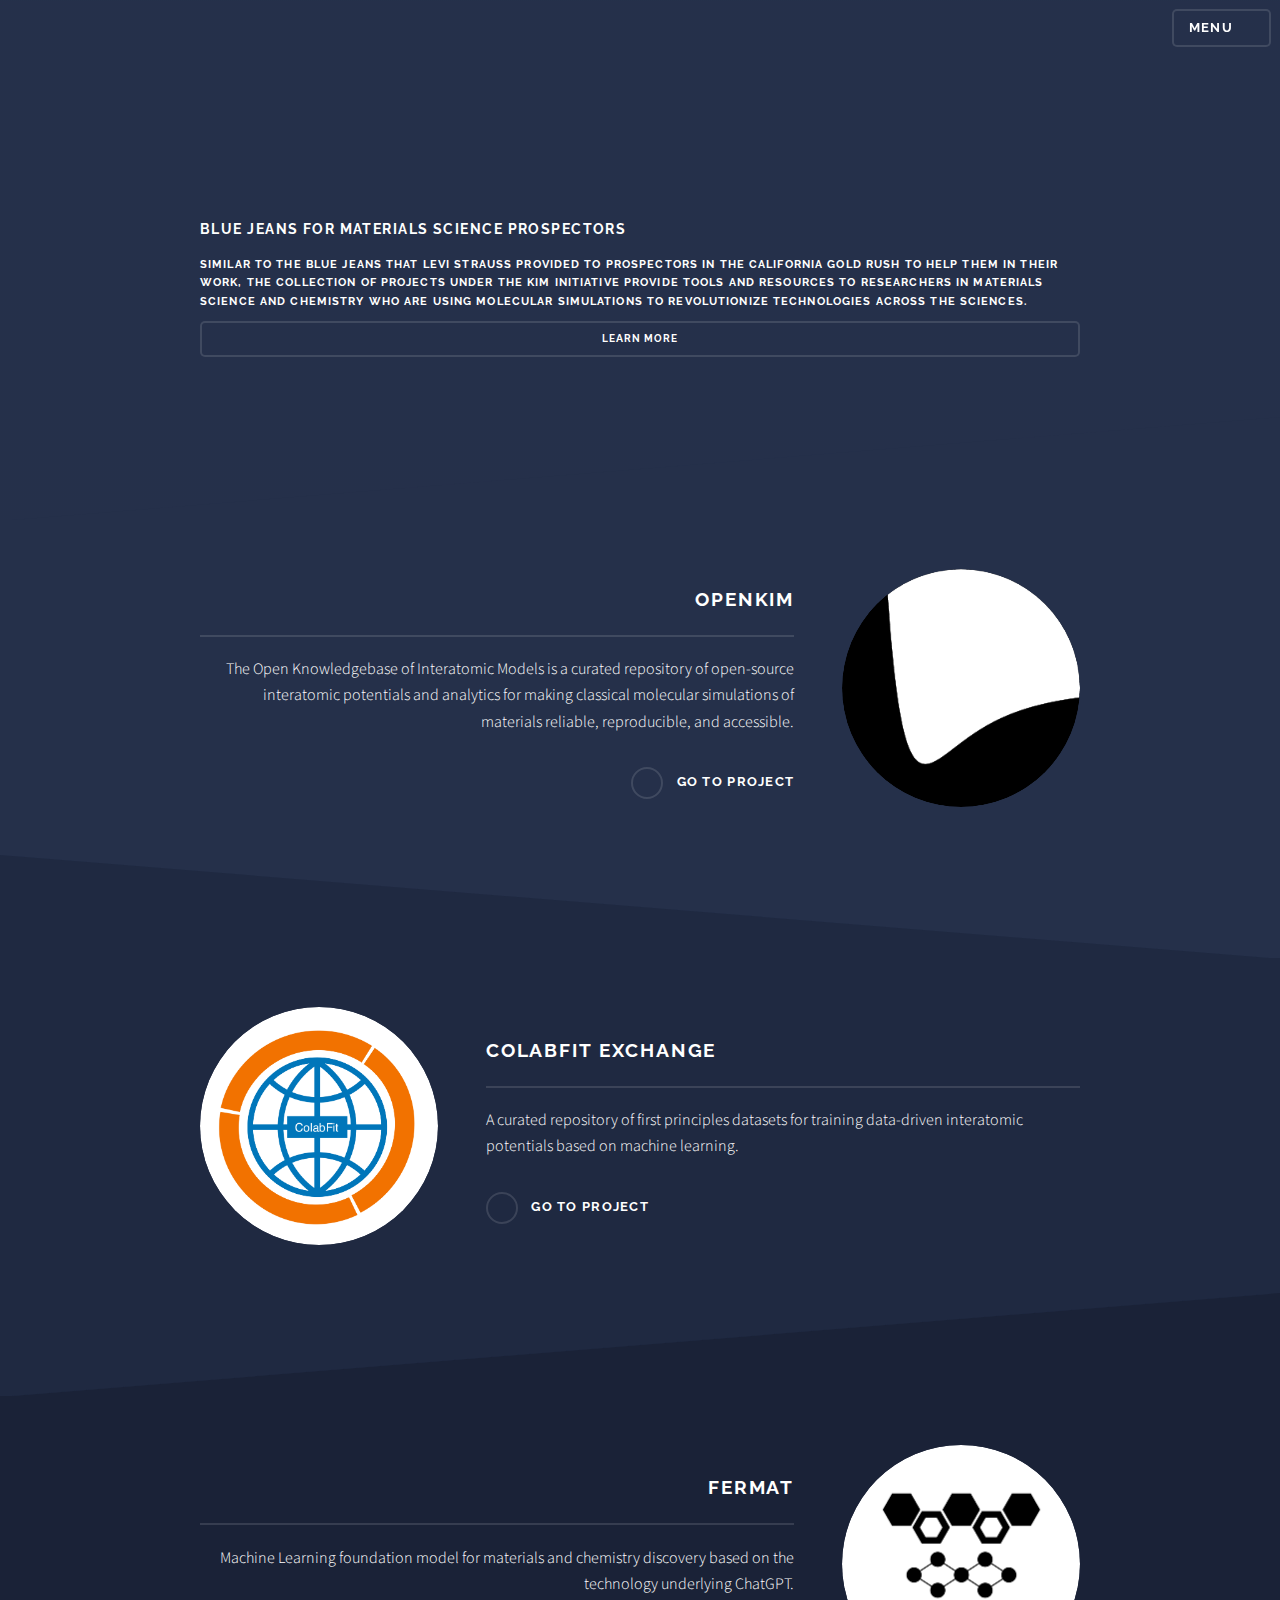
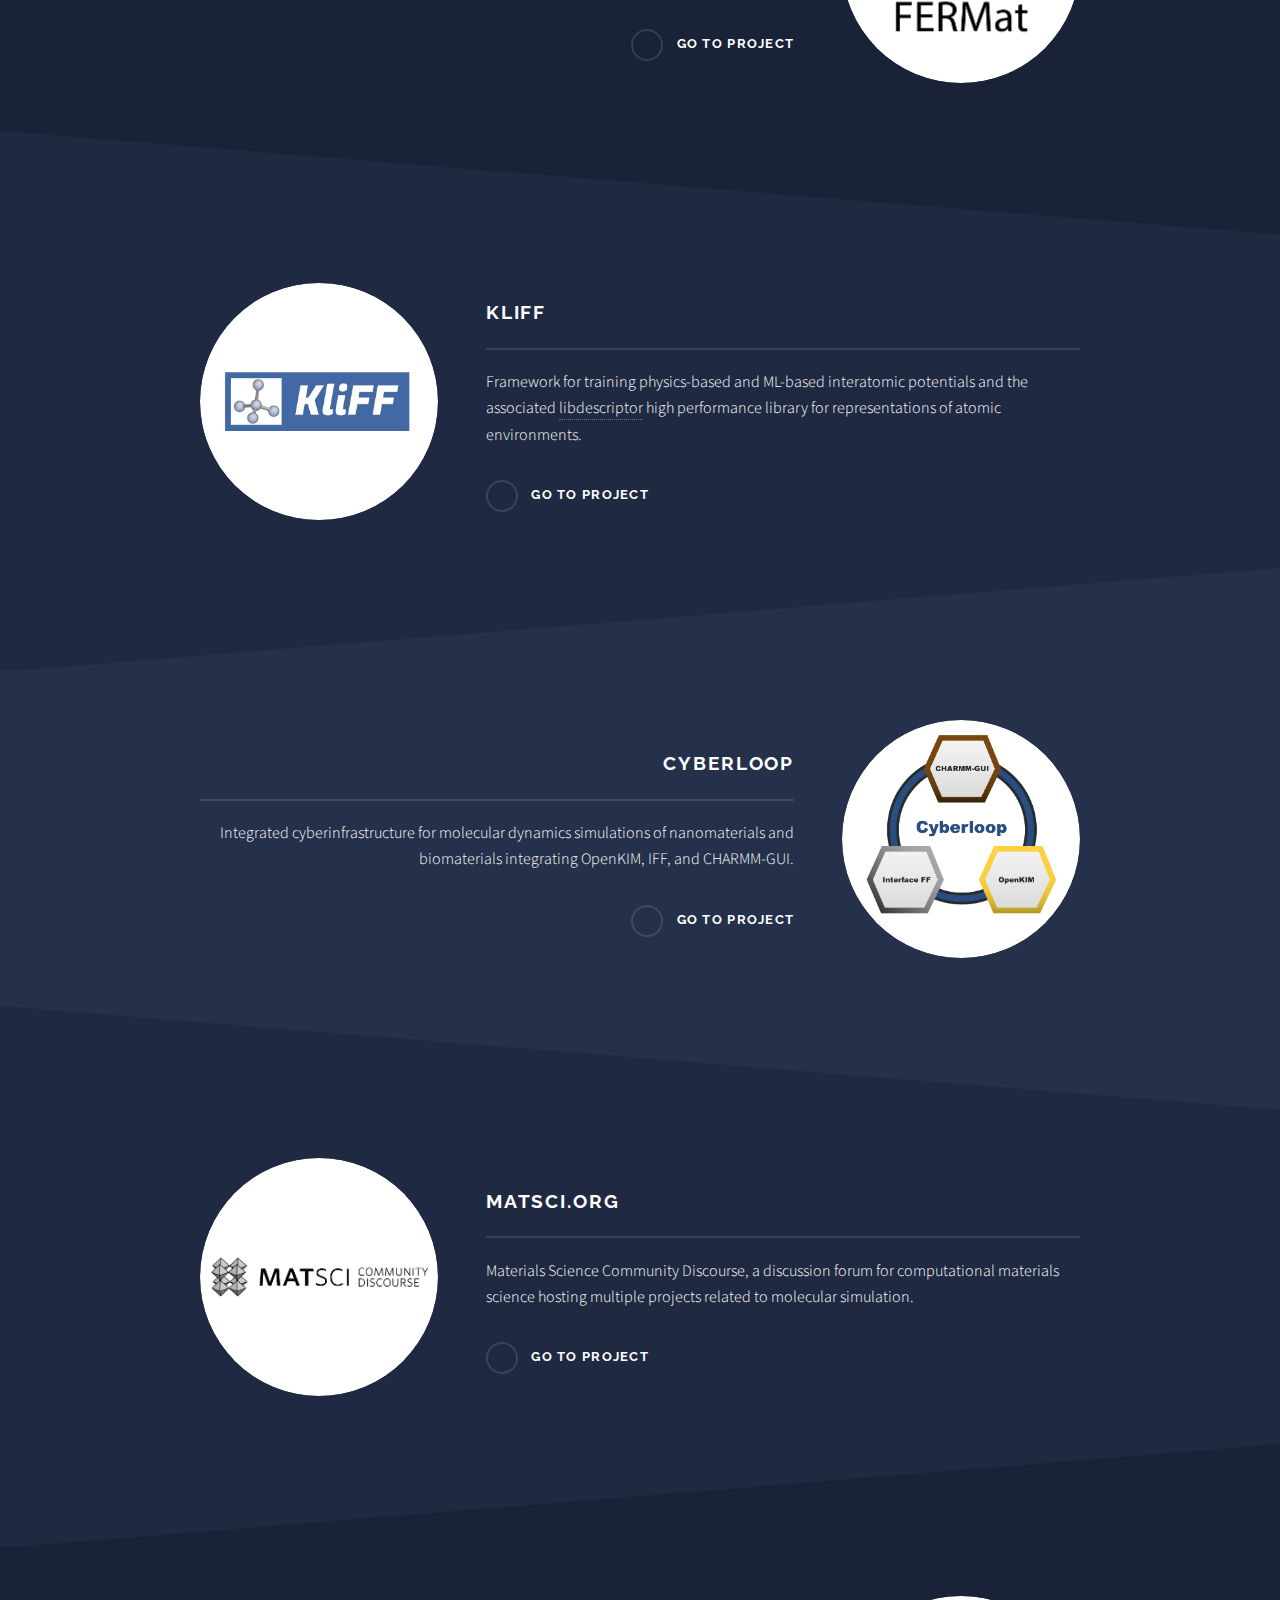
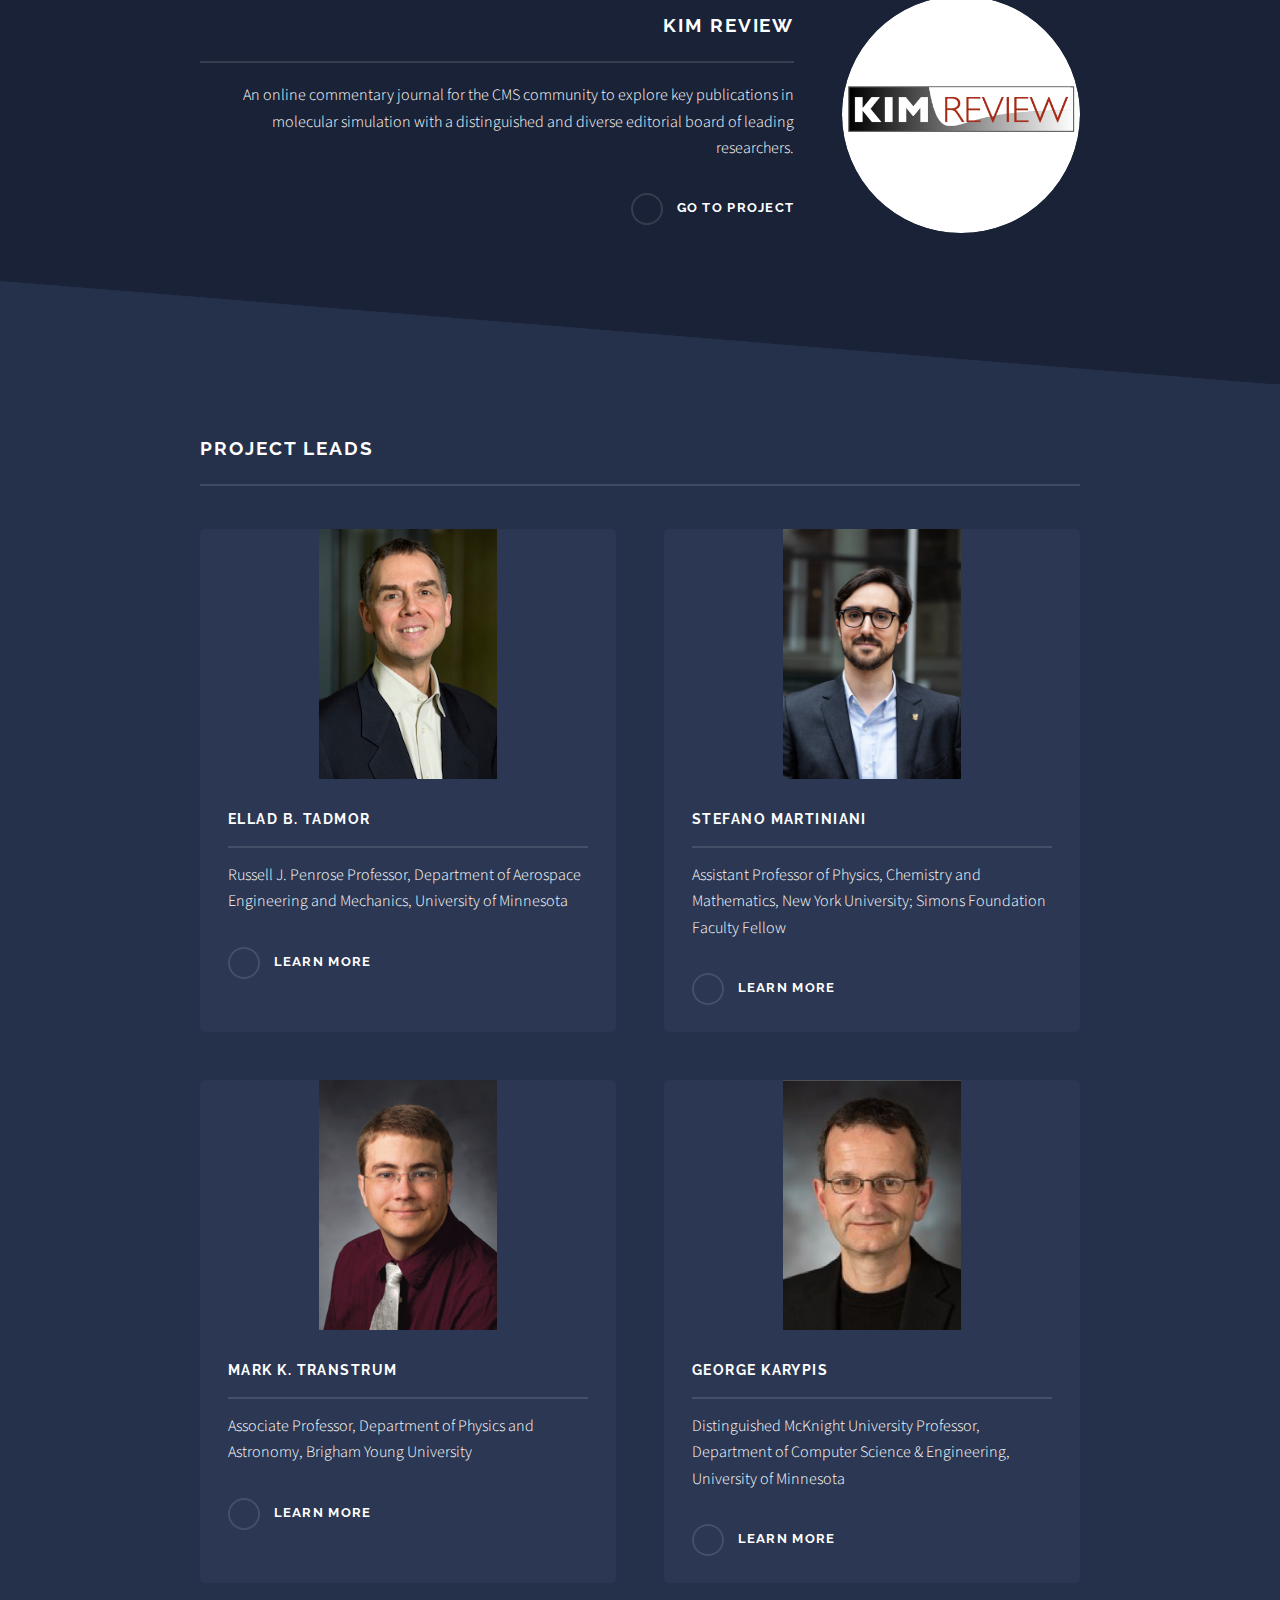
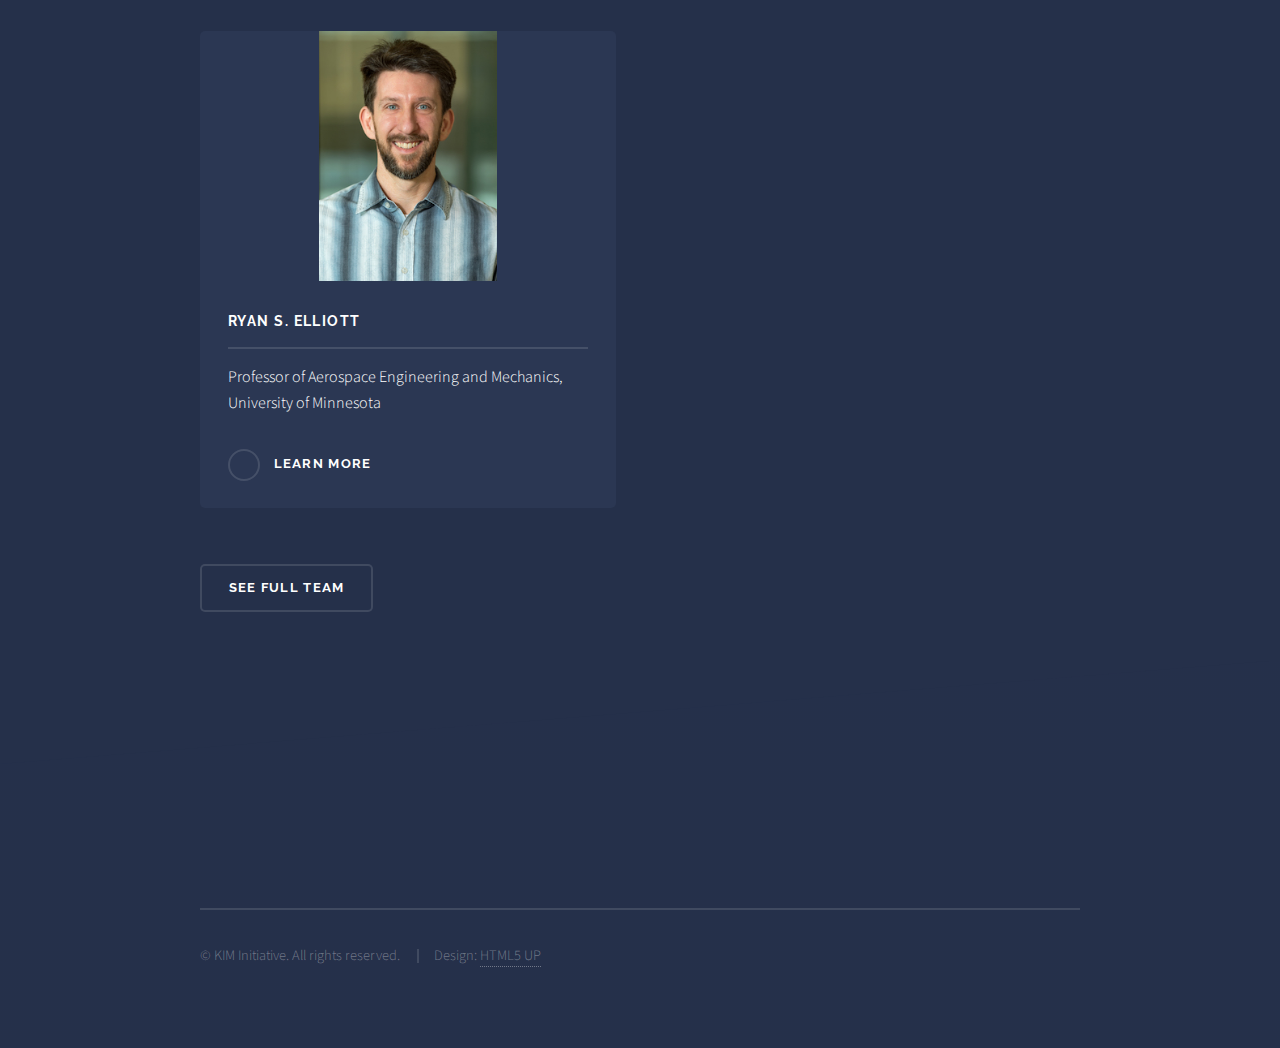
==== commit 1f9c1ba1: "Switch blurb from p to h4 for better visibility" ====
--- a/index.html
+++ b/index.html
@@ -50,11 +50,11 @@
 				<!-- <div class="logo"><span class="icon fa-gem"></span></div> -->
 				<h2>KIM Initiative</h2>
 				<h3>Blue Jeans for Materials Science Prospectors</h3>
-				<p class="heavy">Similar to the blue jeans that Levi Strauss provided to prospectors in
+				<h4>Similar to the blue jeans that Levi Strauss provided to prospectors in
 					the California Gold Rush to help them in their work, the collection of
 					projects under the KIM Initiative provide tools and resources to
 					researchers in materials science and chemistry who are using molecular
-					simulations to revolutionize technologies across the sciences.</p>
+					simulations to revolutionize technologies across the sciences.</h4>
 				<ul class="actions stacked small">
 					<li><a href="about.html" class="button small fit">Learn more</a></li>
 				</ul>
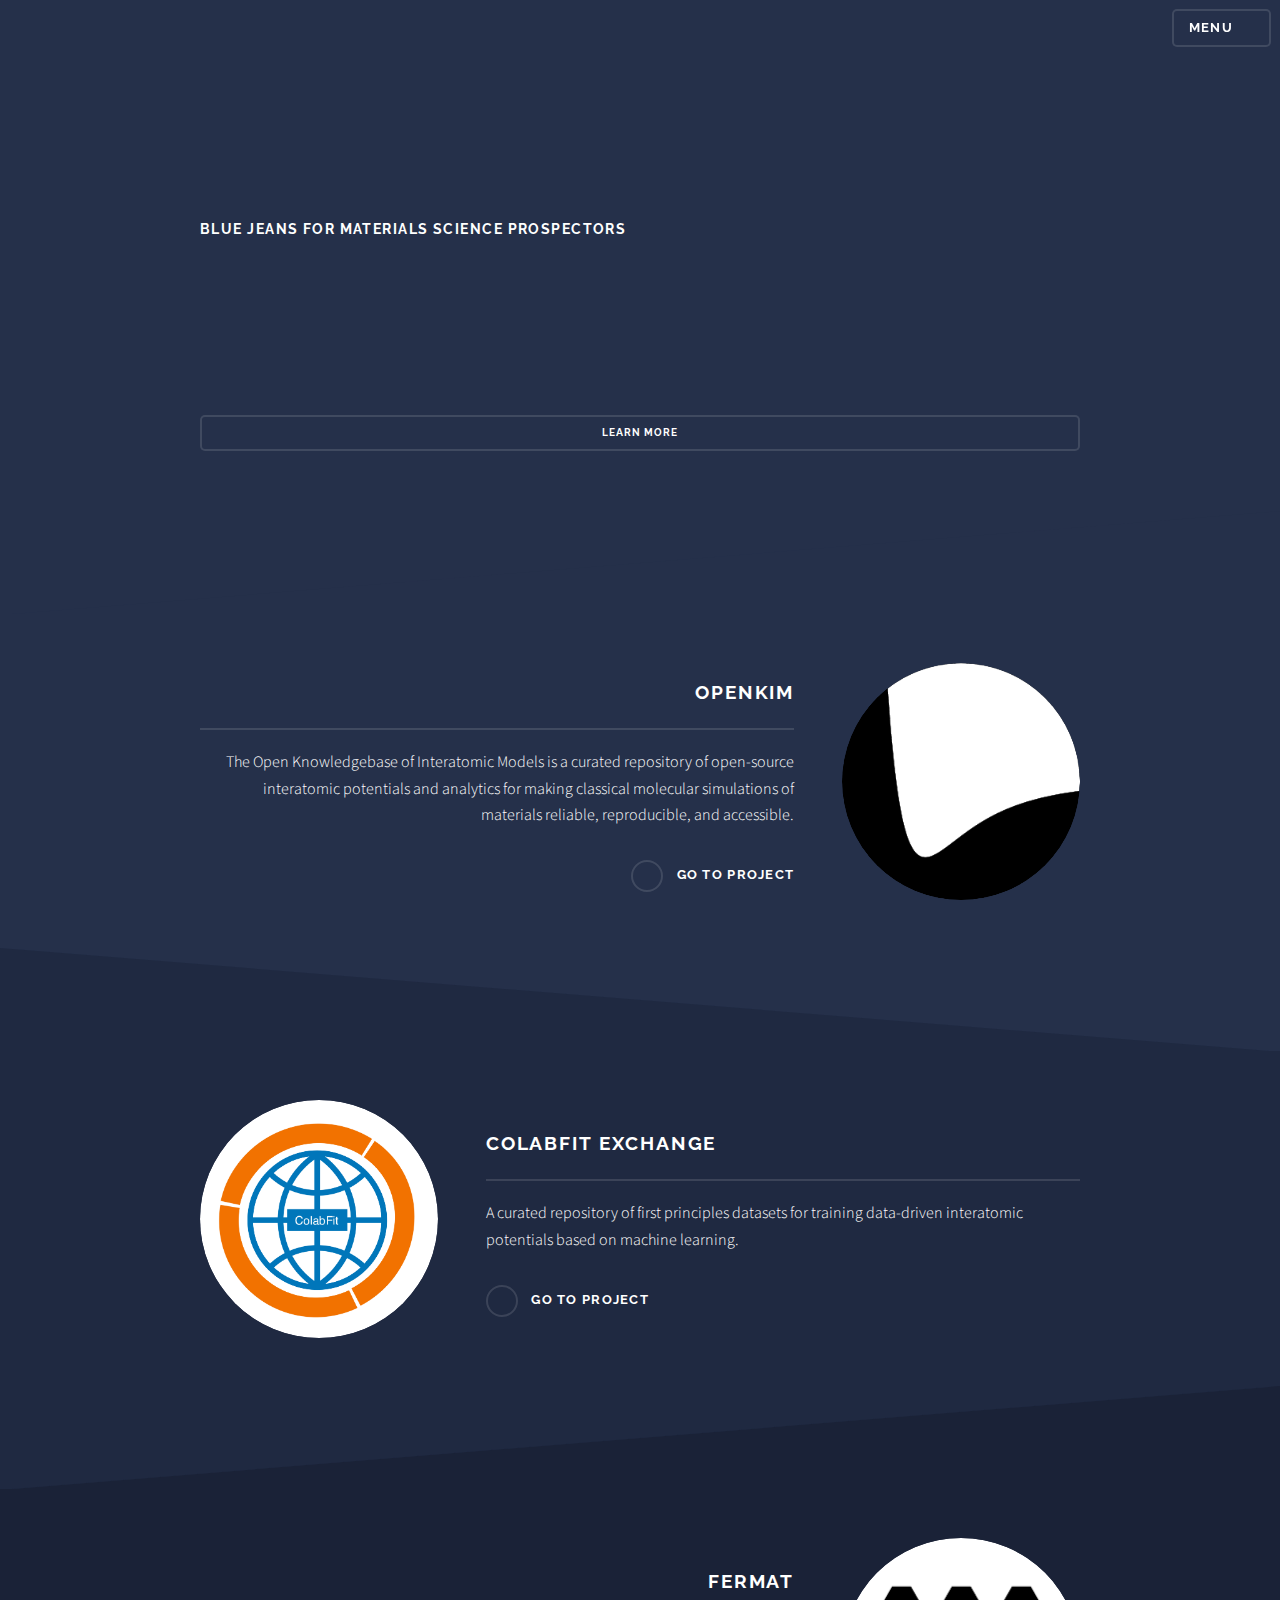
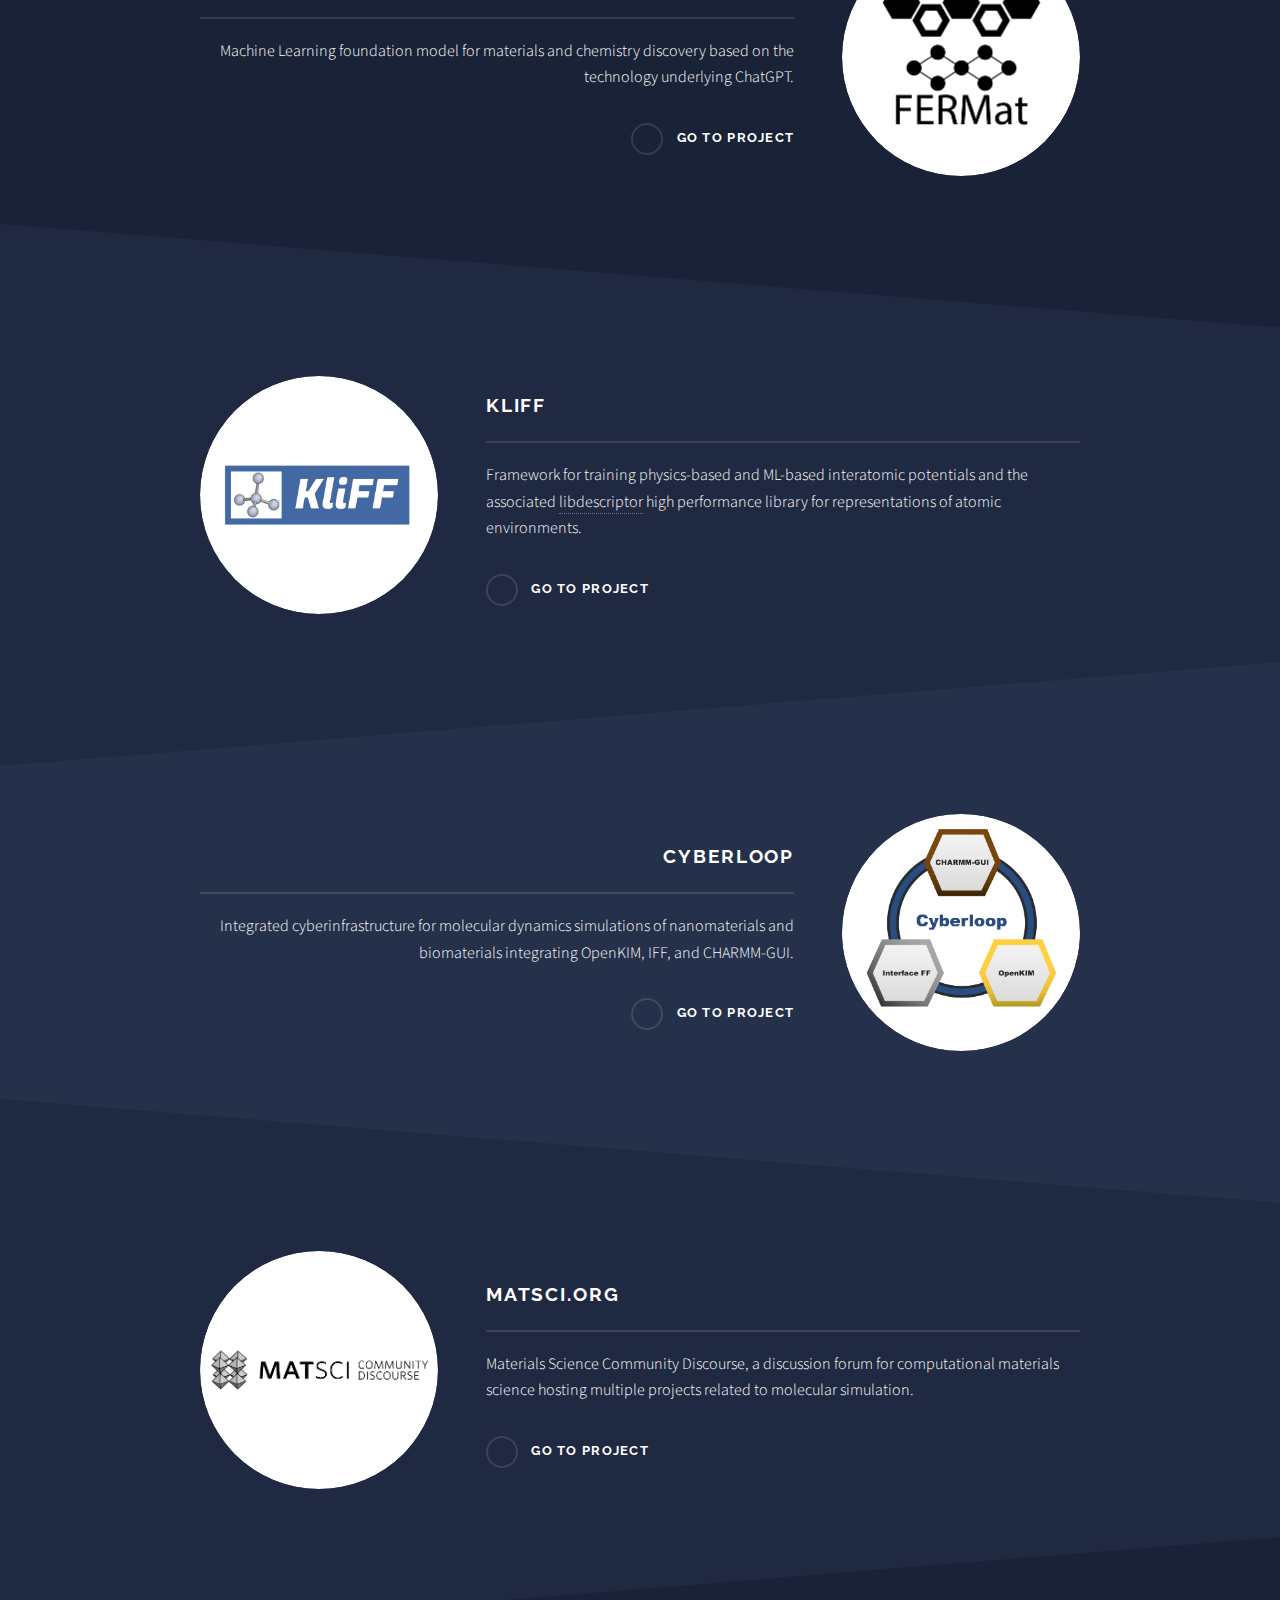
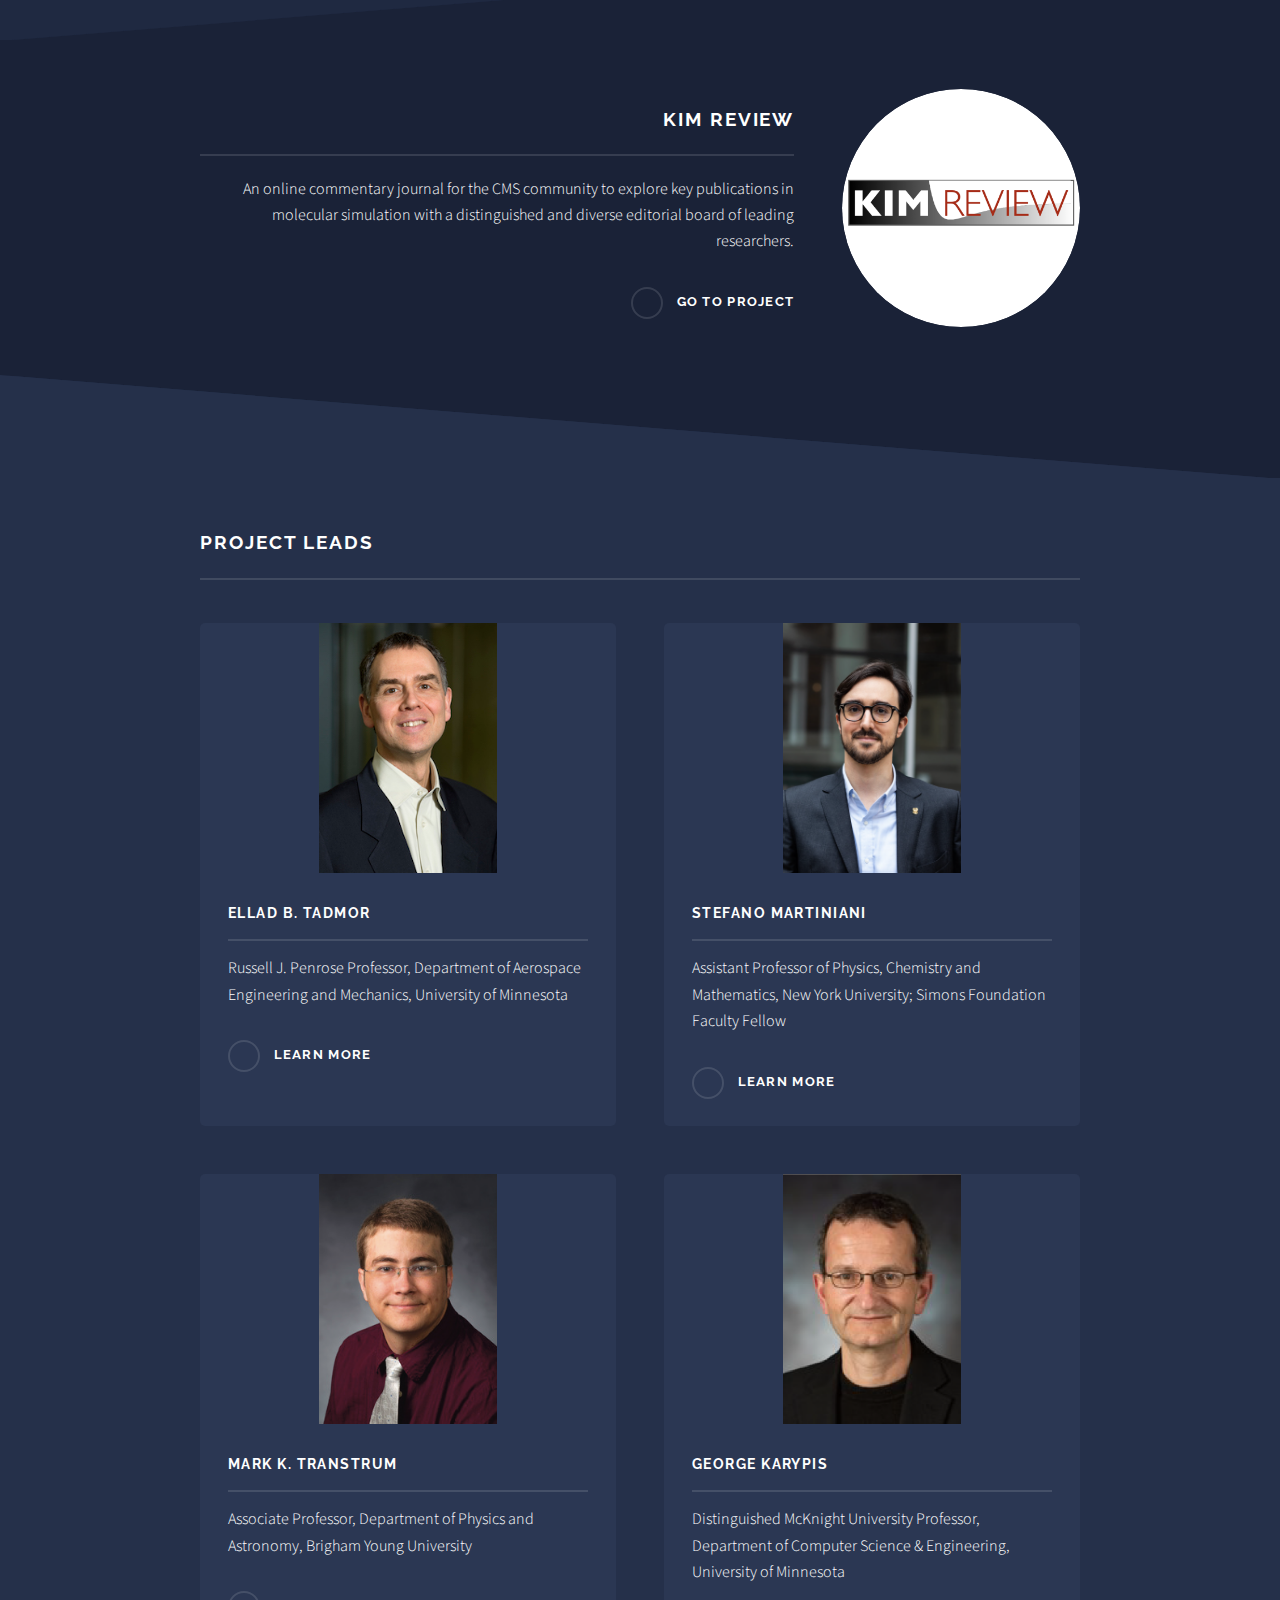
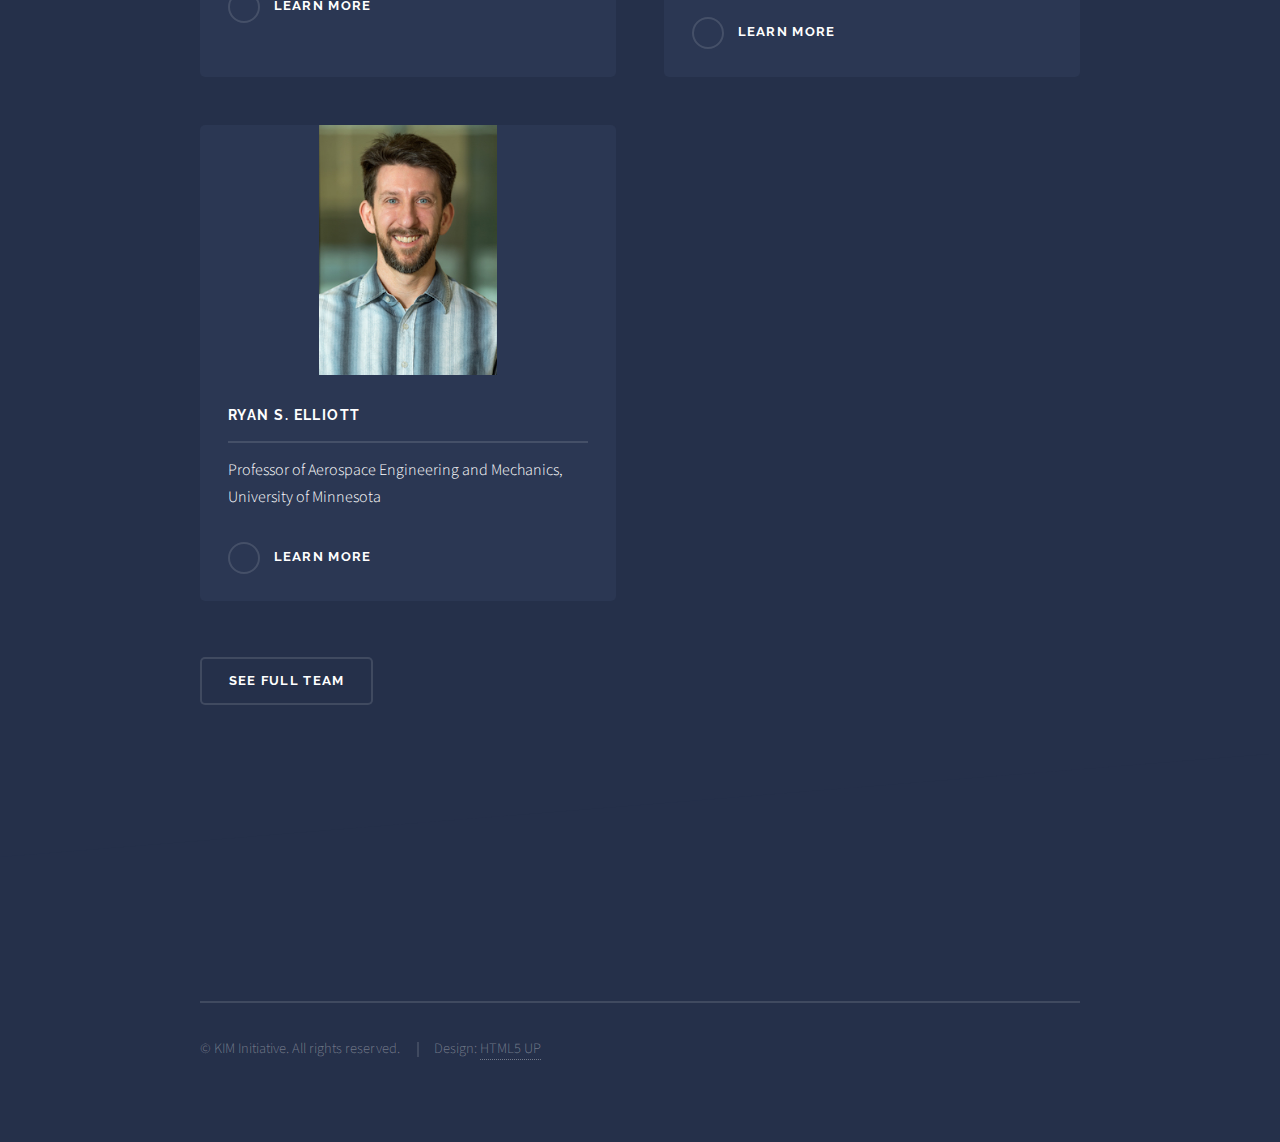
==== commit 889652ff: "Switch blurb back to p tag" ====
--- a/index.html
+++ b/index.html
@@ -50,11 +50,11 @@
 				<!-- <div class="logo"><span class="icon fa-gem"></span></div> -->
 				<h2>KIM Initiative</h2>
 				<h3>Blue Jeans for Materials Science Prospectors</h3>
-				<h4>Similar to the blue jeans that Levi Strauss provided to prospectors in
+				<p class="heavy">Similar to the blue jeans that Levi Strauss provided to prospectors in
 					the California Gold Rush to help them in their work, the collection of
 					projects under the KIM Initiative provide tools and resources to
 					researchers in materials science and chemistry who are using molecular
-					simulations to revolutionize technologies across the sciences.</h4>
+					simulations to revolutionize technologies across the sciences.</p>
 				<ul class="actions stacked small">
 					<li><a href="about.html" class="button small fit">Learn more</a></li>
 				</ul>
